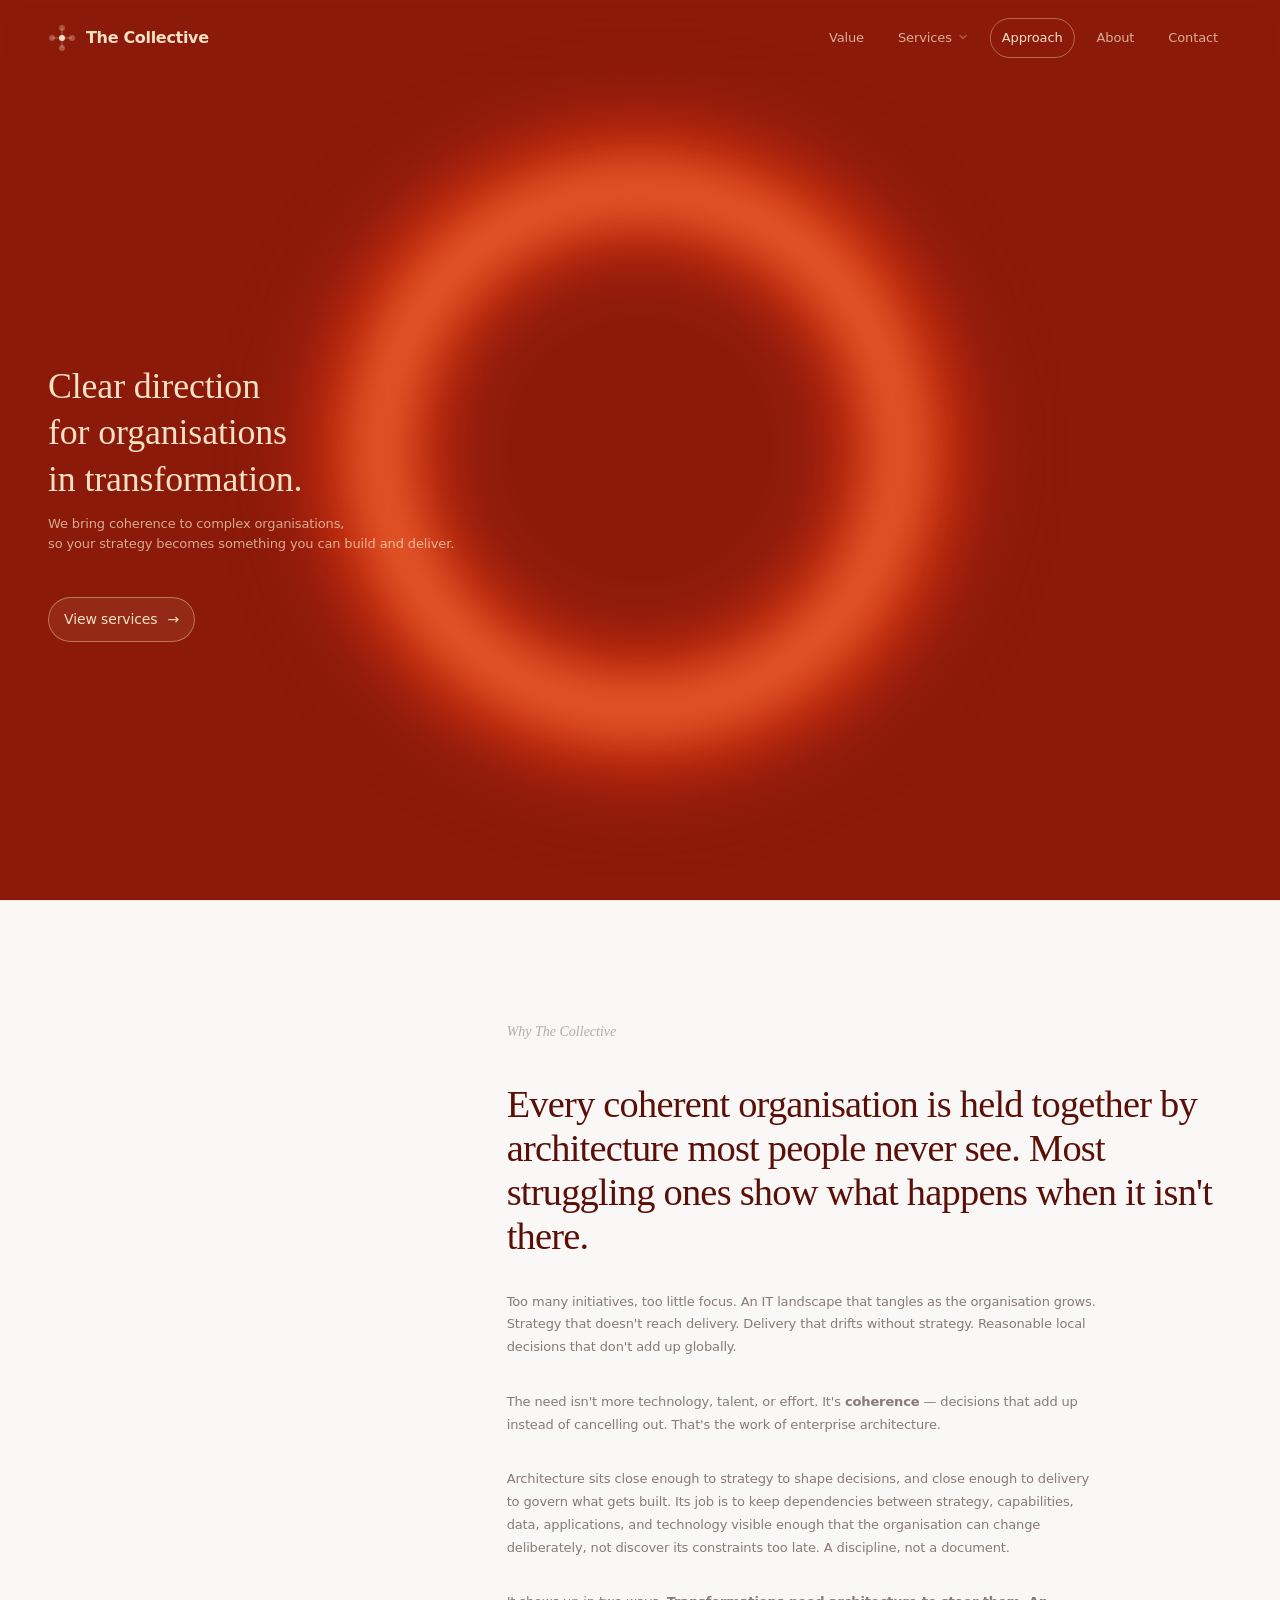
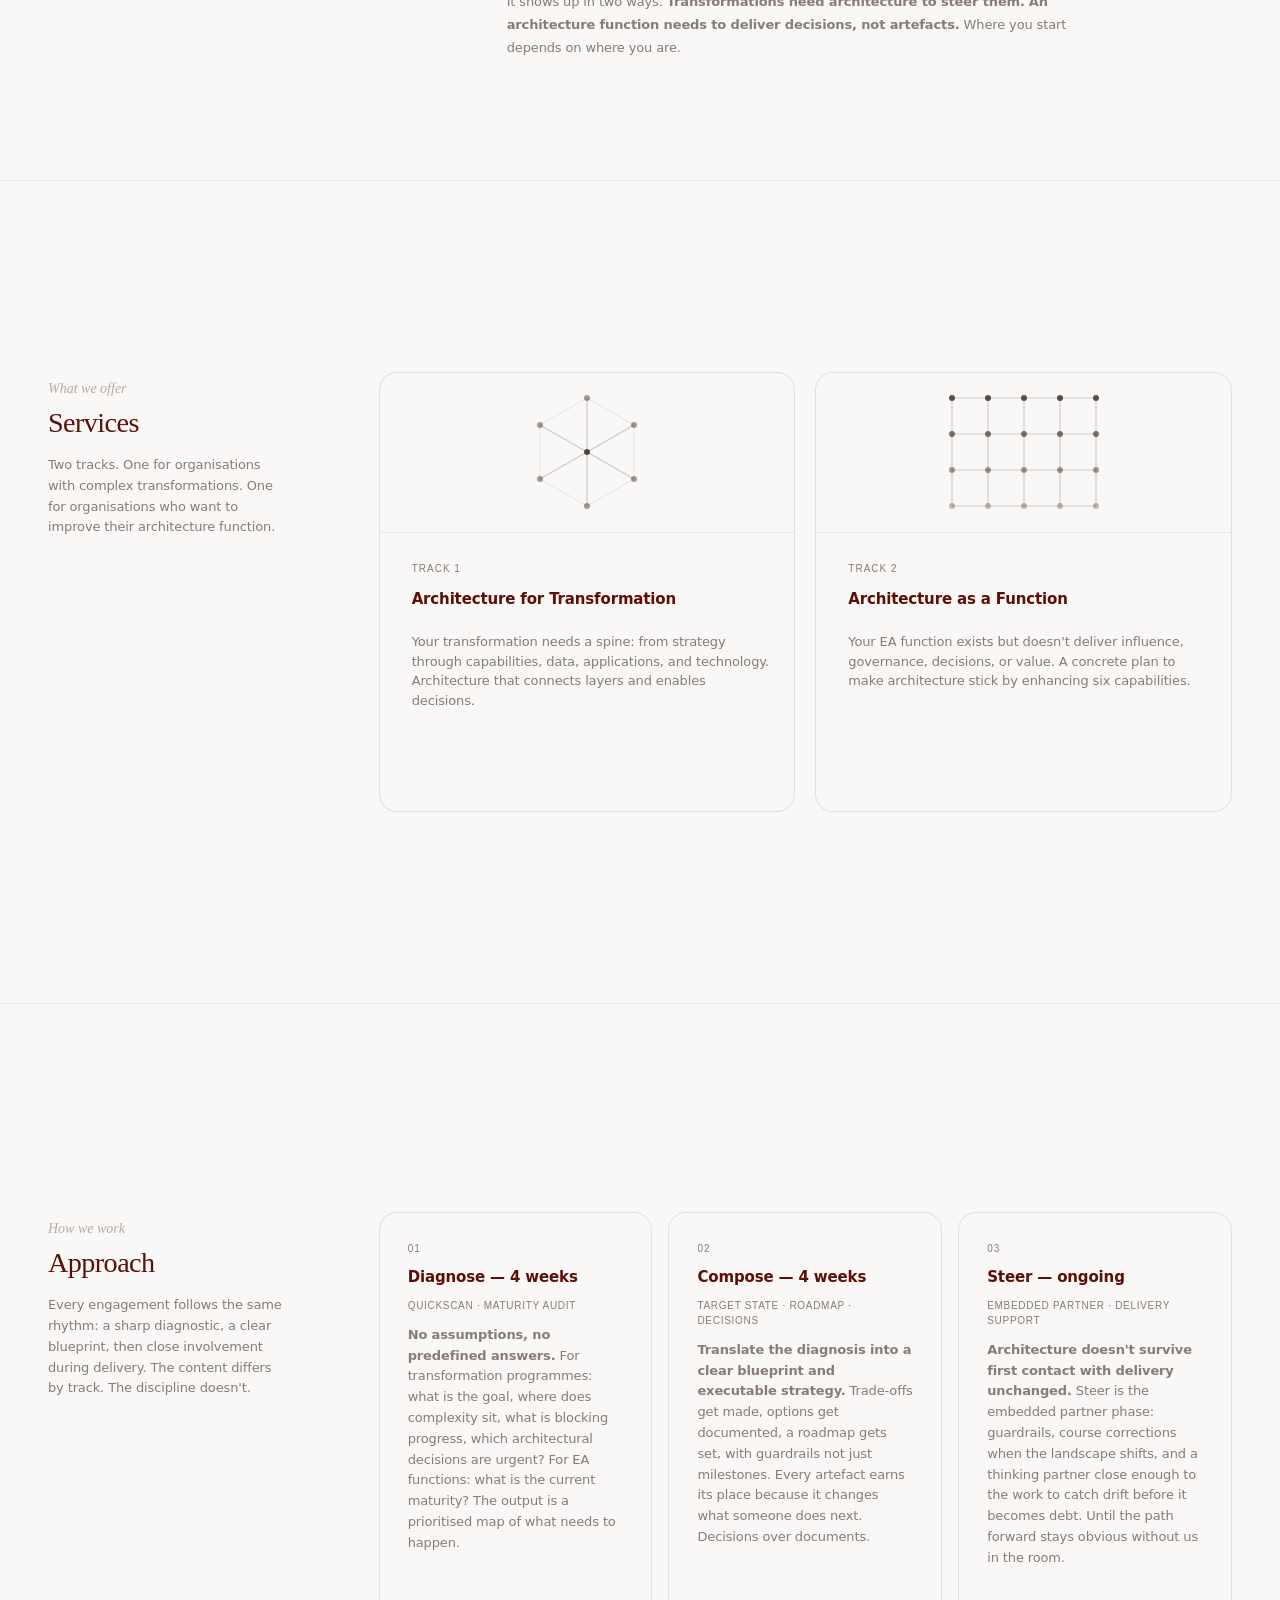
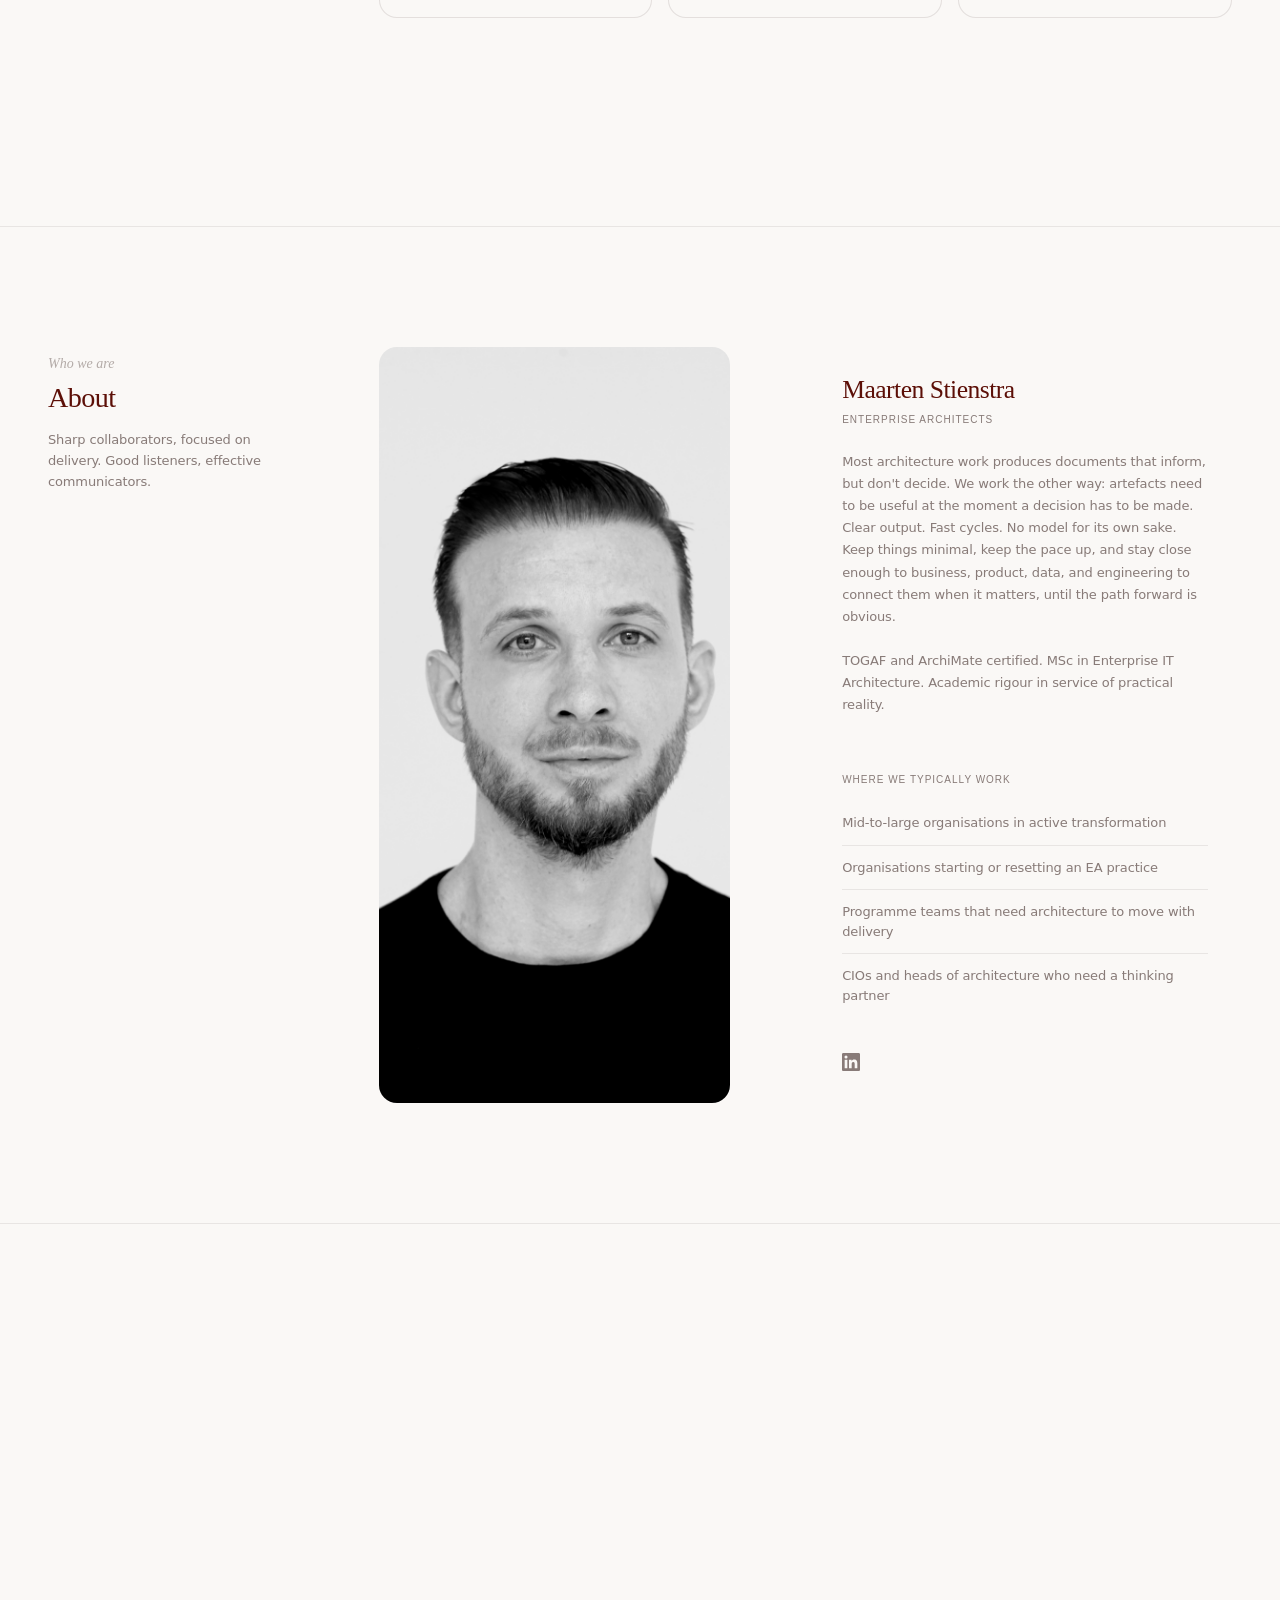
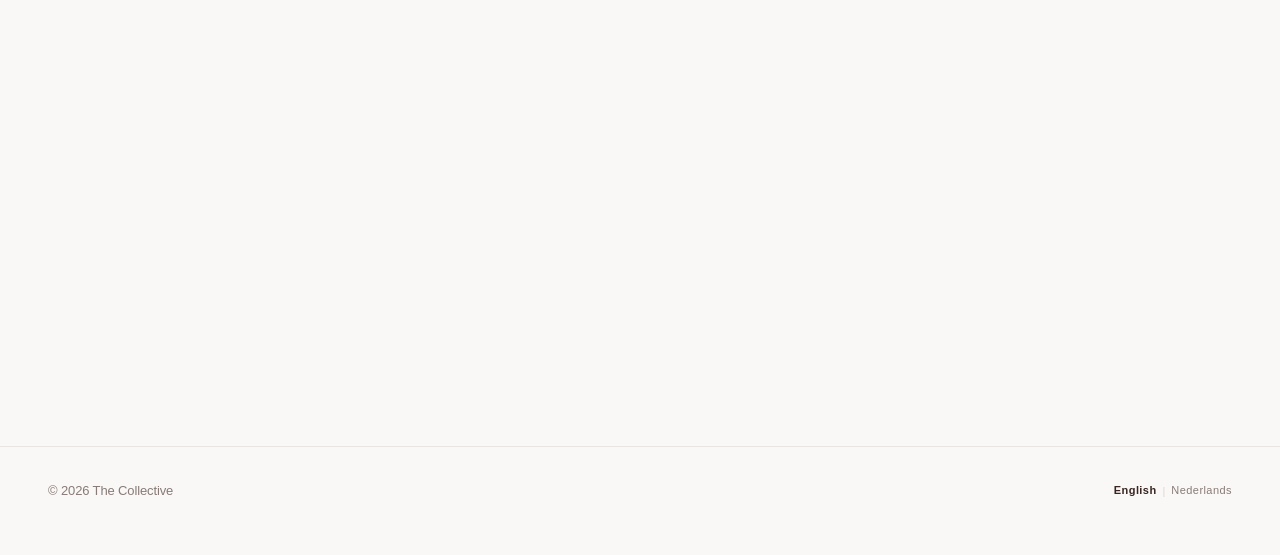
==== index.html @ 18a3faea "Rebrand to Ensemble; shift to collective voice; restore Approach section - value-eyebrow: 'Why enter" ====
<!doctype html>
<html lang="en">
<head>
  <meta charset="utf-8" />
  <meta name="viewport" content="width=device-width, initial-scale=1" />
  <title>Enterprise Architecture Consultancy | Focus &amp; Clarity</title>
  <meta name="description" content="Enterprise Architecture consultancy: laser focus on the right decisions, with full visibility across the entire landscape. Strategy → executable architecture." />
  <meta name="theme-color" id="theme-color-meta" content="#8b1a0a" />
  <link rel="stylesheet" href="style.css" />
  <script type="text/javascript" src="https://assets.calendly.com/assets/external/widget.js" async></script>
</head>

<body>
  <div class="cursor" id="cursor" aria-hidden="true"></div>

  <div class="topbar over-hero" id="topbar">
    <div class="wrap">
      <div class="topbar-inner">
        <a class="logo" href="#top" aria-label="The Collective">
          <svg class="logo__icon" viewBox="0 0 28 28" width="28" height="28" fill="none" aria-hidden="true" overflow="visible">
            <line x1="14" y1="14" x2="14" y2="4"  stroke="currentColor" stroke-opacity=".3" stroke-width="1.2"/>
            <line x1="14" y1="14" x2="24" y2="14" stroke="currentColor" stroke-opacity=".3" stroke-width="1.2"/>
            <line x1="14" y1="14" x2="14" y2="24" stroke="currentColor" stroke-opacity=".3" stroke-width="1.2"/>
            <line x1="14" y1="14" x2="4"  y2="14" stroke="currentColor" stroke-opacity=".3" stroke-width="1.2"/>
            <circle cx="14" cy="4"  r="3" fill="currentColor" fill-opacity=".3"/>
            <circle cx="24" cy="14" r="3" fill="currentColor" fill-opacity=".3"/>
            <circle cx="14" cy="24" r="3" fill="currentColor" fill-opacity=".3"/>
            <circle cx="4"  cy="14" r="3" fill="currentColor" fill-opacity=".3"/>
            <circle cx="14" cy="14" r="3" fill="currentColor"/>
          </svg>
          <span class="logo__wordmark">The Collective</span>
        </a>

        <button class="hamburger" id="hamburger" aria-label="Open menu" aria-expanded="false">
          <span></span>
          <span></span>
        </button>

        <nav aria-label="Primary navigation" id="mainnav">
          <div class="nav-indicator" id="navIndicator" aria-hidden="true"></div>
          <a href="#waarde"  data-section="waarde"   data-i18n="nav-value">Value</a>
          <!-- ── Services dropdown ── -->
          <div class="nav-item">
            <a href="#diensten" data-section="diensten">
              <span data-i18n="nav-services">Services</span>
              <svg class="nav-chevron" viewBox="0 0 10 10" fill="none" xmlns="http://www.w3.org/2000/svg" aria-hidden="true">
                <path d="M2 3.5L5 6.5L8 3.5" stroke="currentColor" stroke-width="1.4" stroke-linecap="round" stroke-linejoin="round"/>
              </svg>
            </a>
            <div class="nav-dropdown" role="menu">
              <a href="track-1.html" role="menuitem"><span class="dd-dot"></span><span data-i18n="nav-track1">Architecture for Transformation</span></a>
              <a href="track-2.html" role="menuitem"><span class="dd-dot"></span><span data-i18n="nav-track2">Architecture as a Function</span></a>
            </div>
          </div>
          <a href="#aanpak"  data-section="aanpak"   data-i18n="nav-approach">Approach</a>
          <a href="#over"    data-section="over"      data-i18n="nav-about">About</a>
          <a href="#contact" data-section="contact"   data-i18n="nav-contact">Contact</a>
        </nav>
      </div>
    </div>
  </div>

  <!-- Mobile full-screen overlay -->
  <div class="mobile-overlay" id="mobileOverlay" aria-hidden="true">
    <a href="#waarde"   data-i18n="nav-value">Value</a>
    <a href="#diensten" data-i18n="nav-services">Services</a>
    <div class="overlay-sub-links">
      <a href="track-1.html" class="overlay-sub-link"><span class="overlay-sub-arrow" aria-hidden="true">→</span><span data-i18n="nav-track1">Architecture for Transformation</span></a>
      <a href="track-2.html" class="overlay-sub-link"><span class="overlay-sub-arrow" aria-hidden="true">→</span><span data-i18n="nav-track2">Architecture as a Function</span></a>
    </div>
    <a href="#aanpak"   data-i18n="nav-approach">Approach</a>
    <a href="#over"     data-i18n="nav-about">About</a>
    <a href="#contact"  data-i18n="nav-contact">Contact</a>
    <div class="lang-toggle lang-toggle--mobile">
      <button class="lang-btn active" data-lang-btn="en">EN</button>
      <span class="lang-sep" aria-hidden="true">|</span>
      <button class="lang-btn" data-lang-btn="nl">NL</button>
    </div>
  </div>

  <main id="top">

    <!-- ── Hero ── -->
    <header class="hero">
      <div class="hero-glow" aria-hidden="true"></div>
      <div class="wrap">
        <div class="hero-grid">
          <div class="hero-left">
            <h1 class="reveal" style="--reveal-delay: 0ms" data-i18n="hero-h1">The enterprise of tomorrow<br>is intelligent, agentic,<br>and built to change.</h1>
            <p class="lede reveal" style="--reveal-delay: 120ms" data-i18n="hero-lede">We bring coherence to complex organisations,<br>so your strategy becomes something you can build and deliver.</p>
            <div class="cta-row reveal" style="--reveal-delay: 240ms">
              <a class="btn" href="#diensten">
                <span data-i18n="hero-cta">View services</span>
                <span aria-hidden="true">→</span>
              </a>
            </div>
          </div>
        </div>
      </div>
    </header>

    <!-- ── Value ── -->
    <section id="waarde">
      <div class="wrap">
        <div class="section-3col waarde-layout">
          <div></div>
          <div class="waarde-body">
            <p class="section-eyebrow reveal" style="--reveal-delay: 0ms" data-i18n="value-eyebrow">Why The Collective</p>
            <h2 class="waarde-heading reveal" style="--reveal-delay: 120ms" data-i18n="value-h2">Every coherent organisation is held together by architecture most people never see. Most struggling ones show what happens when it isn't there.</h2>
            <p class="waarde-text reveal" style="--reveal-delay: 240ms" data-i18n="value-text1">Too many initiatives, too little focus. An IT landscape that tangles as the organisation grows. Strategy that doesn't reach delivery. Delivery that drifts without strategy. Reasonable local decisions that don't add up globally.</p>
            <p class="waarde-text reveal" style="--reveal-delay: 360ms" data-i18n="value-text2">The need isn't more technology, talent, or effort. It's <strong>coherence</strong> — decisions that add up instead of cancelling out. That's the work of enterprise architecture.</p>
            <p class="waarde-text reveal" style="--reveal-delay: 480ms" data-i18n="value-text3">Architecture sits close enough to strategy to shape decisions, and close enough to delivery to govern what gets built. Its job is to keep dependencies between strategy, capabilities, data, applications, and technology visible enough that the organisation can change deliberately, not discover its constraints too late. A discipline, not a document.</p>
            <p class="waarde-text reveal" style="--reveal-delay: 600ms" data-i18n="value-text4">It shows up in two ways. <strong>Transformations need architecture to steer them.</strong> <strong>An architecture function needs to deliver decisions, not artefacts.</strong> Where you start depends on where you are.</p>
          </div>
        </div>
      </div>
    </section>

    <!-- ── Services ── -->
    <section id="diensten">
      <div class="wrap">
        <div class="section-3col">
          <div class="section-label reveal" style="--reveal-delay: 0ms">
            <p class="section-eyebrow" data-i18n="services-eyebrow">What I offer</p>
            <h2 data-i18n="services-h2">Services</h2>
            <p class="sub" data-i18n="services-sub">Two tracks. One for organisations with complex transformations. One for organisations who want to improve their architecture function.</p>
          </div>

          <div class="two">

            <!-- Track 1 -->
            <a class="track-card reveal" href="track-1.html" style="--reveal-delay: 120ms">
              <div class="track-svg">
                <svg viewBox="0 0 680 260" xmlns="http://www.w3.org/2000/svg">
                  <polygon points="387,103 340,76 293,103 293,157 340,184 387,157"
                    fill="none" stroke="currentColor" stroke-opacity=".1" stroke-width="1"
                    class="ld-ring" style="animation-delay:2.8s; stroke-dasharray:324; stroke-dashoffset:324"/>
                  <line x1="340" y1="130" x2="387" y2="103" class="ld" style="animation-delay:.1s"  stroke="currentColor" stroke-opacity=".22" stroke-width="1.2" fill="none"/>
                  <line x1="340" y1="130" x2="340" y2="76"  class="ld" style="animation-delay:.5s"  stroke="currentColor" stroke-opacity=".22" stroke-width="1.2" fill="none"/>
                  <line x1="340" y1="130" x2="293" y2="103" class="ld" style="animation-delay:.9s"  stroke="currentColor" stroke-opacity=".22" stroke-width="1.2" fill="none"/>
                  <line x1="340" y1="130" x2="293" y2="157" class="ld" style="animation-delay:1.3s" stroke="currentColor" stroke-opacity=".22" stroke-width="1.2" fill="none"/>
                  <line x1="340" y1="130" x2="340" y2="184" class="ld" style="animation-delay:1.7s" stroke="currentColor" stroke-opacity=".22" stroke-width="1.2" fill="none"/>
                  <line x1="340" y1="130" x2="387" y2="157" class="ld" style="animation-delay:2.1s" stroke="currentColor" stroke-opacity=".22" stroke-width="1.2" fill="none"/>
                  <circle cx="387" cy="103" r="3" class="da" style="animation-delay:.65s"  fill="currentColor" fill-opacity=".45"/>
                  <circle cx="340" cy="76"  r="3" class="da" style="animation-delay:1.05s" fill="currentColor" fill-opacity=".45"/>
                  <circle cx="293" cy="103" r="3" class="da" style="animation-delay:1.45s" fill="currentColor" fill-opacity=".45"/>
                  <circle cx="293" cy="157" r="3" class="da" style="animation-delay:1.85s" fill="currentColor" fill-opacity=".45"/>
                  <circle cx="340" cy="184" r="3" class="da" style="animation-delay:2.25s" fill="currentColor" fill-opacity=".45"/>
                  <circle cx="387" cy="157" r="3" class="da" style="animation-delay:2.65s" fill="currentColor" fill-opacity=".45"/>
                  <circle cx="340" cy="130" r="3" class="da" style="animation-delay:3.0s"  fill="currentColor" fill-opacity=".8"/>
                </svg>
              </div>
              <div class="track-body">
                <div class="track-main">
                  <p class="track-label">Track 1</p>
                  <h3 data-i18n="track1-h3">Architecture for Transformation</h3>
                  <p data-i18n="track1-p">Your transformation needs a spine: from strategy through capabilities, data, applications, and technology. Architecture that connects layers and enables decisions.</p>
                  <button class="track-show-more" aria-expanded="false" data-i18n="track-showmore">Show more</button>
                  <p class="track-fit-line" data-i18n="track1-fitline">Best for: Organisations mid-transformation where decisions are stuck, unclear, or drifting</p>
                </div>
                <div class="track-expand-wrap">
                  <div class="track-expand">
                    <ul class="track-deliver">
                      <li><span class="bullet" aria-hidden="true"></span><span data-i18n="track1-li1">A clear map of where complexity sits and which decisions are urgent</span></li>
                      <li><span class="bullet" aria-hidden="true"></span><span data-i18n="track1-li2">A layered target architecture that's built to last and executable</span></li>
                      <li><span class="bullet" aria-hidden="true"></span><span data-i18n="track1-li3">A sequenced roadmap where every step traces to a decision, not a deadline</span></li>
                      <li><span class="bullet" aria-hidden="true"></span><span data-i18n="track1-li4">Embedded guidance until the path forward stays obvious without me</span></li>
                    </ul>

                  </div>
                </div>
              </div>
            </a>

            <!-- Track 2 -->
            <a class="track-card reveal" href="track-2.html" style="--reveal-delay: 240ms">
              <div class="track-svg">
                <svg viewBox="0 0 680 260" xmlns="http://www.w3.org/2000/svg">
                  <g class="t2r" style="animation-delay:.3s">
                    <circle cx="268" cy="184" r="3" fill="currentColor" fill-opacity=".3"/>
                    <circle cx="304" cy="184" r="3" fill="currentColor" fill-opacity=".3"/>
                    <circle cx="340" cy="184" r="3" fill="currentColor" fill-opacity=".3"/>
                    <circle cx="376" cy="184" r="3" fill="currentColor" fill-opacity=".3"/>
                    <circle cx="412" cy="184" r="3" fill="currentColor" fill-opacity=".3"/>
                  </g>
                  <g class="t2r" style="animation-delay:.9s">
                    <circle cx="268" cy="148" r="3" fill="currentColor" fill-opacity=".45"/>
                    <circle cx="304" cy="148" r="3" fill="currentColor" fill-opacity=".45"/>
                    <circle cx="340" cy="148" r="3" fill="currentColor" fill-opacity=".45"/>
                    <circle cx="376" cy="148" r="3" fill="currentColor" fill-opacity=".45"/>
                    <circle cx="412" cy="148" r="3" fill="currentColor" fill-opacity=".45"/>
                  </g>
                  <g class="t2r" style="animation-delay:1.5s">
                    <circle cx="268" cy="112" r="3" fill="currentColor" fill-opacity=".62"/>
                    <circle cx="304" cy="112" r="3" fill="currentColor" fill-opacity=".62"/>
                    <circle cx="340" cy="112" r="3" fill="currentColor" fill-opacity=".62"/>
                    <circle cx="376" cy="112" r="3" fill="currentColor" fill-opacity=".62"/>
                    <circle cx="412" cy="112" r="3" fill="currentColor" fill-opacity=".62"/>
                  </g>
                  <g class="t2r" style="animation-delay:2.1s">
                    <circle cx="268" cy="76"  r="3" fill="currentColor" fill-opacity=".8"/>
                    <circle cx="304" cy="76"  r="3" fill="currentColor" fill-opacity=".8"/>
                    <circle cx="340" cy="76"  r="3" fill="currentColor" fill-opacity=".8"/>
                    <circle cx="376" cy="76"  r="3" fill="currentColor" fill-opacity=".8"/>
                    <circle cx="412" cy="76"  r="3" fill="currentColor" fill-opacity=".8"/>
                  </g>
                  <line x1="340" y1="184" x2="412" y2="184" class="gh" stroke="currentColor" stroke-opacity=".22" stroke-width="1.2" fill="none" style="animation-delay:2.8s"/>
                  <line x1="340" y1="184" x2="268" y2="184" class="gh" stroke="currentColor" stroke-opacity=".22" stroke-width="1.2" fill="none" style="animation-delay:2.8s"/>
                  <line x1="268" y1="184" x2="268" y2="76"  class="gv" stroke="currentColor" stroke-opacity=".22" stroke-width="1.2" fill="none" style="animation-delay:3.3s"/>
                  <line x1="304" y1="184" x2="304" y2="76"  class="gv" stroke="currentColor" stroke-opacity=".22" stroke-width="1.2" fill="none" style="animation-delay:3.3s"/>
                  <line x1="340" y1="184" x2="340" y2="76"  class="gv" stroke="currentColor" stroke-opacity=".22" stroke-width="1.2" fill="none" style="animation-delay:3.3s"/>
                  <line x1="376" y1="184" x2="376" y2="76"  class="gv" stroke="currentColor" stroke-opacity=".22" stroke-width="1.2" fill="none" style="animation-delay:3.3s"/>
                  <line x1="412" y1="184" x2="412" y2="76"  class="gv" stroke="currentColor" stroke-opacity=".22" stroke-width="1.2" fill="none" style="animation-delay:3.3s"/>
                  <line x1="340" y1="148" x2="412" y2="148" class="gh" stroke="currentColor" stroke-opacity=".22" stroke-width="1.2" fill="none" style="animation-delay:3.3s;animation-duration:.3s"/>
                  <line x1="340" y1="148" x2="268" y2="148" class="gh" stroke="currentColor" stroke-opacity=".22" stroke-width="1.2" fill="none" style="animation-delay:3.3s;animation-duration:.3s"/>
                  <line x1="340" y1="112" x2="412" y2="112" class="gh" stroke="currentColor" stroke-opacity=".22" stroke-width="1.2" fill="none" style="animation-delay:3.55s;animation-duration:.3s"/>
                  <line x1="340" y1="112" x2="268" y2="112" class="gh" stroke="currentColor" stroke-opacity=".22" stroke-width="1.2" fill="none" style="animation-delay:3.55s;animation-duration:.3s"/>
                  <line x1="340" y1="76"  x2="412" y2="76"  class="gh" stroke="currentColor" stroke-opacity=".22" stroke-width="1.2" fill="none" style="animation-delay:3.6s;animation-duration:.3s"/>
                  <line x1="340" y1="76"  x2="268" y2="76"  class="gh" stroke="currentColor" stroke-opacity=".22" stroke-width="1.2" fill="none" style="animation-delay:3.6s;animation-duration:.3s"/>
                </svg>
              </div>
              <div class="track-body">
                <div class="track-main">
                  <p class="track-label">Track 2</p>
                  <h3 data-i18n="track2-h3">Architecture as a Function</h3>
                  <p data-i18n="track2-p">Your EA function exists but doesn't deliver influence, governance, decisions, or value. A concrete plan to make architecture stick by enhancing six capabilities.</p>
                  <button class="track-show-more" aria-expanded="false" data-i18n="track-showmore">Show more</button>
                  <p class="track-fit-line" data-i18n="track2-fitline">Best for: Organisations with an EA function that exists but doesn't deliver strategic value</p>
                </div>
                <div class="track-expand-wrap">
                  <div class="track-expand">
                    <ul class="track-deliver">
                      <li><span class="bullet" aria-hidden="true"></span><span data-i18n="track2-li1">An honest baseline across all six EA capabilities, scored and compared</span></li>
                      <li><span class="bullet" aria-hidden="true"></span><span data-i18n="track2-li2">A named diagnosis of where the function loses influence and why</span></li>
                      <li><span class="bullet" aria-hidden="true"></span><span data-i18n="track2-li3">A concrete, sequenced improvement plan anchored to impact</span></li>
                      <li><span class="bullet" aria-hidden="true"></span><span data-i18n="track2-li4">Coaching support for leads and teams during the build-out</span></li>
                    </ul>

                  </div>
                </div>
              </div>
            </a>
          </div>
        </div>
      </div>
    </section>

    <!-- ── Approach ── -->
    <section id="aanpak">
      <div class="wrap">
        <div class="section-3col">

          <div class="section-label">
            <p class="section-eyebrow" data-i18n="approach-eyebrow">How we work</p>
            <h2 data-i18n="approach-h2">Approach</h2>
            <p class="sub" data-i18n="approach-sub">Every engagement follows the same rhythm: a sharp diagnostic, a clear blueprint, then close involvement during delivery. The content differs by track. The discipline doesn't.</p>
          </div>

          <div class="phases-row">

            <!-- Phase 01 -->
            <div class="phase-block reveal" data-phase-num="01">
              <p class="phase-label">01</p>
              <h3 class="phase-title" data-i18n="phase1-title">Diagnose — 4 weeks</h3>
              <p class="phase-subtitle" data-i18n="phase1-subtitle">QuickScan · Maturity Audit</p>
              <p class="phase-body" data-i18n="phase1-body">No assumptions, no predefined answers. For transformation programmes: what is the goal, where does complexity sit, what is blocking progress, which architectural decisions are urgent? For EA functions: what is the current maturity? The output is a prioritised map of what needs to happen.</p>
            </div>

            <!-- Phase 02 -->
            <div class="phase-block reveal" data-phase-num="02">
              <p class="phase-label">02</p>
              <h3 class="phase-title" data-i18n="phase2-title">Compose — 4 weeks</h3>
              <p class="phase-subtitle" data-i18n="phase2-subtitle">Target State · Roadmap · Decisions</p>
              <p class="phase-body" data-i18n="phase2-body">Translate the diagnosis into a clear blueprint and executable strategy. Trade-offs get made, options get documented, a roadmap gets set, with guardrails not just milestones. Every artefact earns its place because it changes what someone does next. Decisions over documents.</p>
            </div>

            <!-- Phase 03 -->
            <div class="phase-block reveal" data-phase-num="03">
              <p class="phase-label">03</p>
              <h3 class="phase-title" data-i18n="phase3-title">Steer — ongoing</h3>
              <p class="phase-subtitle" data-i18n="phase3-subtitle">Embedded Partner · Delivery Support</p>
              <p class="phase-body" data-i18n="phase3-body">Architecture doesn't survive first contact with delivery unchanged. Steer is the embedded partner phase: guardrails, course corrections when the landscape shifts, and a thinking partner close enough to the work to catch drift before it becomes debt. Until the path forward stays obvious without us in the room.</p>
            </div>

          </div>

        </div>
      </div>
    </section>

    <!-- ── About ── -->
    <section id="over">
      <div class="wrap">
        <div class="section-3col">
          <div class="section-label reveal" style="--reveal-delay: 0ms">
            <p class="section-eyebrow" data-i18n="about-eyebrow">Who I am</p>
            <h2 data-i18n="about-h2">About</h2>
            <p class="sub" data-i18n="about-sub">A sharp and great collaborator. Good listener, effective communicator.</p>
          </div>

          <div class="about-layout">

            <!-- Large photo -->
            <div class="about-photo-col reveal" style="--reveal-delay: 120ms">
              <img src="foto.png" alt="Maarten Stienstra" class="about-photo">
            </div>

            <!-- Text column -->
            <div class="about-text-col reveal" style="--reveal-delay: 240ms">
              <h3 class="about-name">Maarten Stienstra</h3>
              <p class="about-role" data-i18n="about-role">Enterprise Architect</p>
              <p class="about-bio-p" data-i18n="about-bio">Most architecture work produces documents that inform, but don't decide. I work the other way: artefacts need to be useful at the moment a decision has to be made. Clear output. Fast cycles. No model for its own sake. Keep things minimal, keep the pace up, and stay close enough to business, product, data, and engineering to connect them when it matters, until the path forward is obvious.</p>
              <div class="about-fit">
                <p class="about-fit-label" data-i18n="about-fitlabel">Where I typically work</p>
                <div class="about-fit-grid">
                  <span data-i18n="about-fit1">Mid-to-large organisations in active transformation</span>
                  <span data-i18n="about-fit2">Organisations starting or resetting an EA practice</span>
                  <span data-i18n="about-fit3">Programme teams that need architecture to move with delivery</span>
                  <span data-i18n="about-fit4">CIOs and heads of architecture who need a thinking partner</span>
                </div>
              </div>
              <a class="linkedin-link" href="https://www.linkedin.com/in/maarten-stienstra-81b10467/" target="_blank" rel="noopener noreferrer" aria-label="LinkedIn profile">
                <svg class="linkedin-icon" viewBox="0 0 24 24" fill="currentColor" aria-hidden="true">
                  <path d="M20.447 20.452h-3.554v-5.569c0-1.328-.027-3.037-1.852-3.037-1.853 0-2.136 1.445-2.136 2.939v5.667H9.351V9h3.414v1.561h.046c.477-.9 1.637-1.85 3.37-1.85 3.601 0 4.267 2.37 4.267 5.455v6.286zM5.337 7.433a2.062 2.062 0 0 1-2.063-2.065 2.064 2.064 0 1 1 2.063 2.065zm1.782 13.019H3.555V9h3.564v11.452zM22.225 0H1.771C.792 0 0 .774 0 1.729v20.542C0 23.227.792 24 1.771 24h20.451C23.2 24 24 23.227 24 22.271V1.729C24 .774 23.2 0 22.222 0h.003z"/>
                </svg>
              </a>
            </div>

          </div>
        </div>
      </div>
    </section>

    <!-- ── Contact ── -->
    <section id="contact" style="display:flex; align-items:center;">
      <div class="wrap">
        <div id="contact-content">
          <h2 class="reveal" style="--reveal-delay: 0ms" data-i18n="contact-h2">
            Complex landscape.<br>Decisions that move.<br>Architecture that lasts.
          </h2>
          <p class="sub reveal" style="--reveal-delay: 120ms" data-i18n="contact-sub">
            One sharp conversation is often enough to cut through months of uncertainty. No preparation needed.
          </p>
          <button class="btn reveal" id="lets-talk-btn" style="--reveal-delay: 240ms">
            <span data-i18n="contact-cta">Let's talk</span>
            <span aria-hidden="true">→</span>
          </button>
        </div>

        <div id="contact-options">
          <div class="section-3col">
            <div class="section-label">
              <p class="section-eyebrow" data-i18n="contact-opts-eyebrow">Get in touch</p>
              <h2 data-i18n="contact-opts-h2">Contact</h2>
              <p class="sub" data-i18n="contact-opts-sub">No preparation needed. Pick what works best for you.</p>
            </div>

            <div class="contact-choice-row">
              <!-- Message -->
              <div class="contact-choice contact-choice--static" data-choice="message">
                <div class="contact-choice-header">
                  <span class="contact-choice-title" data-i18n="contact-msg-title">Message</span>
                  <span class="contact-choice-desc" data-i18n="contact-msg-desc">Write it down, I'll reply within a day</span>
                </div>
                <form id="contact-form" novalidate class="contact-form-inline">
                  <div class="form-row">
                    <div class="form-field">
                      <label for="f-name" data-i18n="form-namelabel">Name</label>
                      <input type="text" id="f-name" name="name" placeholder="Your name" autocomplete="name" required data-i18n-ph="ph-name">
                    </div>
                    <div class="form-field">
                      <label for="f-email" data-i18n="form-emaillabel">Email</label>
                      <input type="email" id="f-email" name="email" placeholder="your@email.com" autocomplete="email" required>
                    </div>
                  </div>
                  <div class="form-field">
                    <label for="f-company" data-i18n="form-companylabel">Company</label>
                    <input type="text" id="f-company" name="company" placeholder="Your organisation" autocomplete="organization" data-i18n-ph="ph-company">
                  </div>
                  <div class="form-field">
                    <label for="f-message" data-i18n="form-msglabel">Message</label>
                    <textarea id="f-message" name="message" rows="4" placeholder="What's on your mind?" required data-i18n-ph="ph-message"></textarea>
                  </div>
                  <div class="form-submit-row">
                    <button type="submit" class="btn" id="form-submit-btn">
                      <span data-i18n="form-submit">Send message</span><span aria-hidden="true">→</span>
                    </button>
                    <span class="form-status" id="form-status" aria-live="polite"></span>
                  </div>
                </form>
              </div>

              <!-- Call -->
              <div class="contact-choice contact-choice--static" data-choice="call">
                <div class="contact-choice-header">
                  <span class="contact-choice-title" data-i18n="contact-call-title">Call</span>
                </div>
                <a href="tel:+31646281246" class="contact-phone">+31 (0)6 46281246</a>
                <p class="contact-availability" data-i18n="contact-avail">Available Monday – Friday, 09:00 – 18:00 CET</p>
              </div>
            </div>

          </div><!-- /.section-3col -->
        </div>
      </div>
    </section>

  </main>

  <footer data-inject-footer></footer>

  <script src="main.js"></script>
</body>
</html>
---- style.css ----
/* ============================================================
   TOKENS
   ============================================================ */
:root {
  /* ── Neutrals (warm base — same hue family as brand) */
  --bg:      #FAF8F6;              /* warm off-white page background   */
  --base-rgb: 30 8 4;              /* very dark warm — for opacity use */
  --text:    rgb(var(--base-rgb) / .88);
  --muted:   rgb(var(--base-rgb) / .52);
  --line:    rgb(var(--base-rgb) / .09);
  --panel:   rgb(var(--base-rgb) / .025);
  --shadow:  0 10px 24px rgb(var(--base-rgb) / .09);

  /* ── Opacity-based surface & border scale */
  --surface:      rgb(var(--base-rgb) / .01);   /* lowest bg tint          */
  --surface-hover: rgb(var(--base-rgb) / .03);  /* hover bg tint           */
  --line-soft:    rgb(var(--base-rgb) / .08);   /* subtle borders          */
  --line-mid:     rgb(var(--base-rgb) / .10);   /* standard card borders   */
  --line-strong:  rgb(var(--base-rgb) / .14);   /* hover/active borders    */
  --ink:          rgb(var(--base-rgb) / .18);   /* bullets, left accents   */

  /* ── Semi-opaque page background (nav dropdowns, scrolled topbar) */
  --bg-rgb:   250 248 246;           /* rgb channels of --bg, for opacity use */
  --bg-alpha: rgb(250 248 246 / .98);

  /* ── Brand (garnet family — aligned with hero gradient) */
  --brand:      #5c0f07;    /* deep garnet: headings, logo          */
  --hero-bg:    #8b1a0a;    /* darkest red: hero section background */
  --accent:     #f1400b;    /* vivid orange-red: CTAs, highlights   */
  --accent-rgb: 241 64 11;  /* for rgb(var(--accent-rgb) / alpha)   */
  --warm:       #F5E0C3;    /* warm cream: hero text, gradient tail */
  --warm-rgb:   245 224 195;/* for rgb(var(--warm-rgb) / alpha)     */

  /* ── Layout ────────────────────────────── */
  --radius:     18px;
  --radius-sm:  9px;
  --radius-md:  14px;
  --radius-pill: 999px;
  --max:        1700px;
  --topbar-h:   64px;       /* overridden by JS to actual height    */

  /* ── Typography ────────────────────────── */
  --mono: ui-monospace, Helvetica;
  --sans: ui-sans-serif, system-ui, -apple-system, Segoe UI, Roboto, Helvetica, Arial,
          "Apple Color Emoji", "Segoe UI Emoji";
}

/* ============================================================
   BASE
   ============================================================ */
* { box-sizing: border-box; }
html, body { height: 100%; }
:root { scroll-padding-top: calc(var(--topbar-h) - 2px); }
body {
  margin: 0;
  font-family: var(--sans);
  font-size: 0.8125rem;
  background: var(--bg);
  color: var(--text);
  line-height: 1.5;
  letter-spacing: -0.01em;
  cursor: none;
  transition: opacity 180ms ease;
}
body.lang-fade { opacity: 0; }
a { color: inherit; text-decoration: none; }
::selection { background: rgb(var(--accent-rgb) / .16); }

.wrap { width: 100%; max-width: var(--max); margin: 0 auto; padding: 0 48px; }

/* ============================================================
   TOPBAR
   ============================================================ */
.topbar {
  position: fixed;
  top: 0; left: 0; right: 0;
  width: 100%;
  z-index: 2000;
  backdrop-filter: blur(10px);
  background: transparent;
  border-bottom: 1px solid transparent;
  transition: background .2s ease, border-color .2s ease;
  overflow: visible;
}
.topbar.scrolled {
  background: rgb(var(--bg-rgb) / .78);
  border-bottom: 1px solid var(--line);
}
body:has(.mobile-overlay.open) .topbar.scrolled {
  border-bottom-color: transparent;
}
.topbar-inner {
  display: flex;
  align-items: center;
  justify-content: space-between;
  gap: 16px;
  padding: 16px 0;
}
.logo {
  display: flex;
  align-items: center;
  gap: 10px;
  color: var(--brand);
  white-space: nowrap;
  transition: color .3s ease;
}
.logo__icon {
  flex: 0 0 auto;
  transition: transform 0.38s cubic-bezier(0.22, 1, 0.36, 1);
  transform-origin: center;
}
.logo:hover .logo__icon {
  transform: rotate(90deg);
}
.logo__wordmark {
  font-size: 1rem;
  font-weight: 560;
  letter-spacing: -0.02em;
  color: inherit;
}

/* ── Hero inverted topbar ─────────────────── */
.topbar.over-hero .logo { color: var(--warm); }

/* Keep logo + hamburger in original colors when mobile menu is open */
body:has(.mobile-overlay.open) .topbar.over-hero .logo { color: var(--brand); }
body:has(.mobile-overlay.open) .topbar.over-hero .hamburger span { background: var(--text); }
.topbar.over-hero nav a { color: rgb(var(--warm-rgb) / .75); }
.topbar.over-hero nav a:hover { color: var(--warm); background: rgb(var(--warm-rgb) / .10); border-color: rgb(var(--warm-rgb) / .20); }
.topbar.over-hero nav a.active { color: var(--warm); }
.topbar.over-hero .nav-indicator { background: transparent; border-color: rgb(var(--warm-rgb) / .40); }
.topbar.over-hero .hamburger span { background: var(--warm); }
.topbar.over-hero .nav-chevron { color: rgb(var(--warm-rgb) / .75); }
.topbar.over-hero .nav-dropdown { background: var(--bg-alpha); }
.topbar.over-hero .nav-dropdown a { color: var(--muted); }
.topbar.over-hero .nav-dropdown a:hover { color: var(--text); background: var(--surface-hover); border-color: var(--line-soft); }

header.hero h1 { color: inherit; }
header.hero .btn {
  border-color: rgb(var(--warm-rgb) / .40);
  color: var(--warm);
  background: rgb(var(--warm-rgb) / .08);
}
header.hero .btn:hover { background: rgb(var(--warm-rgb) / .16); border-color: rgb(var(--warm-rgb) / .60); }

/* ============================================================
   NAV + SLIDING INDICATOR
   ============================================================ */
nav {
  position: relative;
  display: flex;
  gap: 10px;
  align-items: center;
  flex-wrap: wrap;
  justify-content: flex-end;
  padding: 2px;
}

/* The smooth moving pill */
.nav-indicator {
  position: absolute;
  top: 0; left: 0;
  height: 34px;
  width: 60px;
  border-radius: var(--radius-pill);
  background: transparent;
  border: 1px solid var(--line-strong);
  z-index: 0;
  transform: translateX(0);
  opacity: 0;
  transition: transform 320ms cubic-bezier(.2,.9,.2,1),
              width 320ms cubic-bezier(.2,.9,.2,1),
              opacity .15s ease;
  pointer-events: none;
}
nav:has(a.active) .nav-indicator { opacity: 1; }

nav a {
  position: relative;
  z-index: 1;
  font-size: 13px;
  color: var(--muted);
  padding: 9px 11px;
  border-radius: var(--radius-pill);
  border: 1px solid transparent;
  transition: transform .12s ease, border-color .12s ease,
              background .12s ease, color .12s ease;
  white-space: nowrap;
}
nav a:hover {
  color: var(--text);
  border-color: var(--line-strong);
  background: transparent;
}
nav a.active {
  color: var(--brand);
  border-color: transparent;
  background: transparent;
}

/* ============================================================
   DROPDOWN NAV
   To add a new dropdown: wrap the <a> in a <div class="nav-item">
   and add a <div class="nav-dropdown"> with <a> children.
   ============================================================ */
.nav-item {
  position: relative;
  display: inline-flex;
  align-items: center;
  z-index: 2;
}
/* Invisible bridge fills the gap so the cursor doesn't slip off */
.nav-item::after {
  content: '';
  position: absolute;
  top: 100%;
  left: -12px;
  right: -12px;
  height: 14px;
}

/* Chevron icon inside dropdown trigger */
.nav-chevron {
  width: 10px; height: 10px;
  flex: 0 0 auto;
  opacity: .45;
  transition: transform 220ms cubic-bezier(.2,.9,.2,1), opacity .12s ease;
  margin-left: 2px;
}
.nav-item:hover .nav-chevron,
.nav-item:focus-within .nav-chevron {
  transform: rotate(180deg);
  opacity: .8;
}

/* The dropdown panel */
.nav-dropdown {
  position: absolute;
  top: calc(100% + 2px);
  right: 0;
  min-width: 210px;
  background: var(--bg-alpha);
  backdrop-filter: blur(16px);
  border: 1px solid var(--line-mid);
  border-radius: var(--radius-md);
  padding: 5px;
  box-shadow: 0 16px 40px rgb(var(--base-rgb) / .11), 0 2px 8px rgb(var(--base-rgb) / .06);

  /* Hidden state — 120ms delay before closing so cursor can reach the panel */
  opacity: 0;
  transform: translateY(-5px) scale(0.97);
  pointer-events: none;
  transition: opacity 180ms cubic-bezier(.2,.9,.2,1) 120ms,
              transform 180ms cubic-bezier(.2,.9,.2,1) 120ms;
}
.nav-item:hover .nav-dropdown,
.nav-item:focus-within .nav-dropdown {
  opacity: 1;
  transform: translateY(0) scale(1);
  pointer-events: auto;
  /* No delay when opening */
  transition: opacity 180ms cubic-bezier(.2,.9,.2,1),
              transform 180ms cubic-bezier(.2,.9,.2,1);
}

/* Items inside dropdown */
.nav-dropdown a {
  display: flex;
  align-items: center;
  gap: 9px;
  padding: 8px 11px;
  border-radius: var(--radius-sm);
  font-size: 13px;
  color: var(--muted);
  border: 1px solid transparent;
}
.nav-dropdown a:hover {
  background: var(--surface-hover);
  border-color: var(--line-soft);
  color: var(--text);
}
.dd-dot { display: none; }

/* Section label inside dropdown */
.dd-label {
  padding: 5px 11px 3px;
  font-family: var(--mono);
  font-size: 10px;
  color: rgb(var(--base-rgb) / .35);
  letter-spacing: .05em;
  text-transform: uppercase;
}

/* ============================================================
   MAIN / HERO
   ============================================================ */
header.hero {
  padding: calc(var(--topbar-h) + 72px) 0 60px;
  min-height: 100vh;
  display: flex;
  align-items: center;
  position: relative;
  overflow: hidden;
  background: var(--hero-bg);
  color: var(--warm);
}

/* Glow ring: starts blurred, focuses in over 2.4s */
.hero-glow {
  position: absolute;
  top: 50%;
  left: 50%;
  width: 80vmin;
  height: 80vmin;
  transform: translate(-50%, -50%);
  border-radius: 50%;
  background: radial-gradient(
    circle,
    var(--hero-bg) 0%,
    var(--hero-bg) 32%,
    #a32010        38%,
    #c02708        43%,
    #d93a0a        46%,
    var(--accent)  49%,
    var(--warm)    51%,
    var(--accent)  53%,
    #d93a0a        56%,
    #c02708        60%,
    #a32010        65%,
    var(--hero-bg) 72%,
    transparent    85%
  );
  filter: blur(28px);
  animation:
    hero-focus 2.4s cubic-bezier(.4, 0, .2, 1) forwards,
    hero-pulse 5s ease-in-out 2.4s infinite;
  z-index: 0;
  will-change: transform;
  pointer-events: none;
}

@keyframes hero-focus {
  from { filter: blur(70px); opacity: 0.4; }
  to   { filter: blur(28px); opacity: 1; }
}

@keyframes hero-pulse {
  0%, 100% { filter: blur(28px); opacity: 1; }
  50%       { filter: blur(18px); opacity: 0.82; }
}

@media (prefers-reduced-motion: reduce) {
  .hero-glow { animation: none; }
}

header.hero .wrap {
  position: relative;
  z-index: 1;
}
.hero-grid {
  display: grid;
  grid-template-columns: 1.15fr .85fr;
  gap: 28px;
  align-items: center;
  width: 100%;
}
@media (max-width: 900px) {
  header.hero { padding: calc(var(--topbar-h) + 48px) 0 32px; }
  .hero-grid  { grid-template-columns: 1fr; }
}
.hero-left {
  display: flex;
  flex-direction: column;
  justify-content: center;
}

h1 {
  margin: 16px 0 12px;
  font-size: clamp(34px, 2.8vw, 36px);
  line-height: 1.3;
  font-weight: 150;
  font-family: "Garamond", "EB Garamond", Georgia, "Times New Roman", serif;
  color: var(--brand);
}
.lede {
  margin: 0 0 22px;
  color: var(--muted);
  max-width: 62ch;
}
.hero .lede { color: rgb(var(--warm-rgb) / .72); }

/* ============================================================
   BUTTONS / PILLS
   ============================================================ */
.cta-row {
  display: flex;
  gap: 12px;
  flex-wrap: wrap;
  margin: 22px 0 0;
}
.btn {
  display: inline-flex;
  align-items: center;
  gap: 10px;
  padding: 11px 15px;
  border-radius: var(--radius-pill);
  border: 1px solid var(--line-strong);
  background: var(--surface);
  color: var(--text);
  font-size: 14px;
  font-family: var(--sans);
  transition: transform .12s ease, background .12s ease, border-color .12s ease;
  user-select: none;
}
.btn:hover { transform: none; background: var(--surface-hover); }
.btn span:last-child { display: inline-block; transition: transform .18s ease; }
.btn:hover span:last-child { transform: translateX(3px); }
.btn.primary { border-color: rgb(var(--accent-rgb) / .40); background: rgb(var(--accent-rgb) / .10); }
.btn.primary .btn-dot {
  width: 8px; height: 8px;
  border-radius: 50%;
  background: var(--accent);
}

/* ============================================================
   SECTIONS
   Each section = full viewport height. To add a new section:
   1. Add <section id="my-section"> in index.html
   2. Add a nav link with data-section="my-section"
   ============================================================ */
section {
  min-height: calc(100vh - var(--topbar-h));
  display: flex;
  align-items: center;
  padding: 120px 0;
  border-top: 1px solid var(--line-soft);
}
@media (max-width: 900px) {
  section { padding: 80px 0; min-height: 100dvh; }
  .wrap { padding: 0 18px; }
}
@media (max-width: 720px) {
  .topbar .wrap { padding: 0 18px; }
}

.section-head {
  display: flex;
  align-items: flex-end;
  justify-content: space-between;
  gap: 16px;
  margin-bottom: 24px;
  flex-wrap: wrap;
}

/* Three-column section layout: [label] [card] [card] */
.section-3col {
  display: grid;
  grid-template-columns: 0.55fr 2fr;
  gap: 96px;
  align-items: start;
  width: 100%;
}
.section-label {
  padding-top: 6px;
}
.section-eyebrow {
  font-family: "Garamond", "EB Garamond", Georgia, "Times New Roman", serif;
  font-style: italic;
  font-size: 14px;
  font-weight: 400;
  letter-spacing: 0;
  color: rgb(var(--base-rgb) / .32);
  margin: 0 0 8px;
}
.section-label h2 { margin: 0 0 16px; }
.section-label .sub { margin: 0; }
@media (max-width: 900px) {
  .section-3col {
    grid-template-columns: 1fr;
    gap: 32px;
  }
}
h2 {
  margin: 0;
  font-size: clamp(22px, 2.2vw, 32px);
  letter-spacing: -0.02em;
  font-weight: 300;
  font-family: "Garamond", "EB Garamond", Georgia, "Times New Roman", serif;
  line-height: 1.15;
  color: var(--brand);
}
.sub {
  margin: 0;
  color: var(--muted);
  max-width: 72ch;
  line-height: 1.6;
}

/* ============================================================
   CARDS GRID
   ============================================================ */
.cards {
  display: grid;
  grid-template-columns: repeat(12, 1fr);
  gap: 16px;
}
.card {
  grid-column: span 6;
  border: 1px solid var(--line-mid);
  background: var(--bg);
  border-radius: var(--radius);
  padding: 18px;
  position: relative;
  transition: transform .14s ease, border-color .14s ease,
              background .14s ease, box-shadow .14s ease;
  will-change: transform;
  overflow: hidden;
}
@media (max-width: 900px) {
  .card { grid-column: span 12; }
}
.card h3 { margin: 0 0 8px; font-size: 15px; font-weight: 620; letter-spacing: -0.01em; }
.card p  { margin: 0; color: var(--muted); }
.card:hover {
  transform: translateY(-2px);
  border-color: var(--line-strong);
  background: var(--bg);
  box-shadow: 0 12px 26px var(--line-soft);
}

/* ============================================================
   TWO-COL / PANEL / LIST
   ============================================================ */
.two {
  display: grid;
  grid-template-columns: 1fr 1fr;
  gap: 16px;
}
@media (max-width: 900px) {
  .two { grid-template-columns: 1fr; }
}
.panel {
  border: 1px solid var(--line-mid);
  background: var(--bg);
  border-radius: var(--radius);
  padding: 18px;
}
.panel h3, .track-body h3, .card h3 {
  font-size: 15px;
  font-weight: 620;
  letter-spacing: -0.01em;
  margin: 0 0 10px;
  color: var(--brand);
}
.panel p, .track-body p { margin: 0; color: var(--muted); }
.track-label {
  font-family: var(--mono);
  font-size: 10px;
  letter-spacing: .1em;
  text-transform: uppercase;
  color: var(--muted);
  margin: 0;
}
.card-eyebrow {
  font-family: var(--mono);
  font-size: 10px;
  letter-spacing: .1em;
  text-transform: uppercase;
  color: var(--muted);
  margin: 0 0 8px;
}

.list {
  margin: 12px 0 0;
  padding: 0;
  list-style: none;
  display: grid;
  gap: 12px;
}
.list li {
  display: flex;
  gap: 10px;
  align-items: flex-start;
  color: var(--muted);
}
.bullet {
  width: 8px; height: 8px;
  border-radius: 50%;
  background: var(--ink);
  margin-top: 6px;
  flex: 0 0 auto;
}
.bullet.accent { background: var(--accent); }

/* ============================================================
   FOOTER
   ============================================================ */
footer {
  padding: 34px 0 54px;
  border-top: 1px solid var(--line-soft);
  color: var(--muted);
}
.footer-row {
  display: flex;
  align-items: center;
  justify-content: space-between;
  gap: 14px;
  flex-wrap: wrap;
}
.mono { font-family: var(--mono); }

/* ============================================================
   LANGUAGE TOGGLE
   ============================================================ */
.lang-toggle {
  display: flex;
  align-items: center;
  gap: 6px;
}

.lang-btn {
  appearance: none;
  background: none;
  border: none;
  padding: 0;
  cursor: pointer;
  font-family: var(--mono);
  font-size: 11px;
  letter-spacing: 0.06em;
  color: var(--muted);
  transition: color .15s ease;
  line-height: 1;
}

.lang-btn:hover { color: var(--text); }

.lang-btn.active {
  color: var(--text);
  font-weight: 600;
}

.lang-sep {
  font-family: var(--mono);
  font-size: 11px;
  color: var(--line-strong);
  user-select: none;
}

/* Desktop: in footer, styled slightly larger */
.lang-toggle--desktop .lang-btn {
  font-size: 11px;
  letter-spacing: 0.04em;
}

/* Mobile: positioned at bottom-left of overlay */
.lang-toggle--mobile {
  display: none; /* shown only inside mobile overlay */
  position: absolute;
  bottom: 28px;
  left: 36px;
}

.lang-toggle--mobile .lang-btn {
  font-size: 13px;
  letter-spacing: 0.04em;
}

.lang-toggle--mobile .lang-sep {
  font-size: 13px;
}

@media (max-width: 720px) {
  .lang-toggle--mobile { display: flex; }
  .lang-toggle--desktop { display: none; }
}

/* ============================================================
   CUSTOM CURSOR
   ============================================================ */
.cursor {
  position: fixed;
  top: 0; left: 0;
  width: 6px; height: 6px;
  border-radius: 50%;
  background: var(--accent);
  transform: translate(-50%, -50%);
  pointer-events: none;
  z-index: 9999;
  opacity: 0;
  transition: opacity .15s ease, transform .08s ease, background .2s ease;
}
.cursor.clicking { transform: translate(-50%, -50%) scale(0.9); }
@media (pointer: coarse) { .cursor { display: none; } }

/* ============================================================
   RIPPLE
   ============================================================ */
.ripple {
  position: fixed;
  left: 0; top: 0;
  width: 12px; height: 12px;
  border-radius: var(--radius-pill);
  pointer-events: none;
  z-index: 9998;
  transform: translate(-50%, -50%);
}
.ripple span {
  position: absolute;
  inset: 0;
  border-radius: var(--radius-pill);
  background: rgb(var(--accent-rgb) / .14);
  transform: scale(0.25);
  opacity: .95;
  animation: ripple 1100ms ease-out forwards;
}
@keyframes ripple {
  0%   { transform: scale(0.25); opacity: .95; }
  60%  { opacity: .25; }
  100% { transform: scale(9.0);  opacity: 0; }
}

/* ============================================================
   HAMBURGER
   ============================================================ */
.hamburger {
  display: none;
  flex-direction: column;
  justify-content: center;
  align-items: center;
  gap: 6px;
  width: 40px; height: 40px;
  background: none;
  border: none;
  cursor: none;
  padding: 0;
  z-index: 1001;
  flex-shrink: 0;
}
.hamburger span {
  display: block;
  width: 22px; height: 2px;
  border-radius: var(--radius-pill);
  background: var(--text);
  transition: transform .32s cubic-bezier(.2,.9,.2,1),
              opacity .22s ease,
              width .22s ease,
              background .3s ease;
  transform-origin: center;
}
.hamburger[aria-expanded="true"] span:nth-child(1) {
  transform: translateY(4px) rotate(45deg);
}
.hamburger[aria-expanded="true"] span:nth-child(2) {
  transform: translateY(-4px) rotate(-45deg);
}

/* ============================================================
   MOBILE NAV
   ============================================================ */
/* Mobile overlay (full-screen, lives outside topbar) */
.mobile-overlay {
  display: none;
}

@media (max-width: 720px) {
  .hamburger {
    display: flex;
    position: relative;
    z-index: 2000;
  }
  .nav-indicator { display: none; }

  /* Hide desktop nav on mobile */
  #mainnav { display: none; }

  /* Full-screen overlay */
  .mobile-overlay {
    display: flex;
    flex-direction: column;
    justify-content: center;
    position: fixed;
    inset: 0;
    background: var(--bg);
    z-index: 1500;
    padding: 0 36px 60px;

    /* Hidden state */
    opacity: 0;
    pointer-events: none;
    transform: translateY(-10px);
    transition: opacity .3s cubic-bezier(.2,.9,.2,1),
                transform .3s cubic-bezier(.2,.9,.2,1);
  }

  .mobile-overlay.open {
    opacity: 1;
    pointer-events: auto;
    transform: translateY(0);
  }

  /* Menu items */
  .mobile-overlay a {
    font-size: 30px;
    font-weight: 300;
    font-family: "Garamond", "EB Garamond", Georgia, "Times New Roman", serif;
    letter-spacing: -0.01em;
    color: var(--brand);
    padding: 16px 0;
    opacity: 0;
    transform: translateY(12px);
    transition: opacity .22s ease, transform .22s ease;
  }

  .mobile-overlay a:last-child { border-bottom: none; }

  /* No hover effects */
  .mobile-overlay a:hover {
    background: none;
    border-color: rgb(var(--base-rgb) / .06);
    transform: none;
    color: var(--text);
  }

  /* Stagger in — nth-child counts ALL children, so the sub-links div shifts indices */
  .mobile-overlay.open a:nth-child(1) { opacity: 1; transform: translateY(0); transition-delay: 60ms; }
  .mobile-overlay.open a:nth-child(2) { opacity: 1; transform: translateY(0); transition-delay: 110ms; }
  /* 3rd child is .overlay-sub-links div — see rule below */
  .mobile-overlay.open a:nth-child(4) { opacity: 1; transform: translateY(0); transition-delay: 210ms; }
  .mobile-overlay.open a:nth-child(5) { opacity: 1; transform: translateY(0); transition-delay: 260ms; }
  .mobile-overlay.open a:nth-child(6) { opacity: 1; transform: translateY(0); transition-delay: 310ms; }

  /* Sub-links container */
  .overlay-sub-links {
    display: flex;
    flex-direction: column;
    gap: 0;
    padding-left: 0;
    opacity: 0;
    transform: translateY(12px);
    transition: opacity .22s ease, transform .22s ease;
  }
  .mobile-overlay.open .overlay-sub-links {
    opacity: 1;
    transform: translateY(0);
    transition-delay: 160ms;
  }

  .overlay-sub-links { padding-left: 20px; }

  .overlay-sub-link {
    display: flex;
    align-items: center;
    gap: 10px;
    font-size: 17px;
    font-weight: 300;
    font-family: "Garamond", "EB Garamond", Georgia, "Times New Roman", serif;
    letter-spacing: -0.01em;
    color: var(--brand);
    padding: 7px 0;
    opacity: 0.6;
    transition: opacity .15s ease, color .15s ease;
  }
  .overlay-sub-link:hover { opacity: 1; color: var(--text); }

  .overlay-sub-arrow { display: none; }
}

/* ── Scroll reveal ────────────────────────── */
.reveal {
  opacity: 0;
  transform: translateY(20px);
  transition: opacity 1.1s cubic-bezier(.2,.9,.2,1),
              transform 1.1s cubic-bezier(.2,.9,.2,1);
}
.reveal.in {
  opacity: 1;
  transform: translateY(0);
}

/* ── Track cards ──────────────────────────── */
#diensten .two {
  display: flex;
  align-items: stretch;
  gap: 20px;
}

.track-card {
  flex: 1;
  min-width: 0;
  display: flex;
  flex-direction: column;
  color: inherit;
  text-decoration: none;
  background: var(--bg);
  border: 1px solid var(--line-mid);
  border-radius: var(--radius);
  transition: flex 520ms cubic-bezier(.4, 0, .2, 1),
              border-color 220ms ease;
}
.track-card:hover { border-color: var(--line-strong); }

/* Expand hovered card, compress sibling */
#diensten .two:has(.track-card:hover) .track-card:hover     { flex: 1.75; }
#diensten .two:has(.track-card:hover) .track-card:not(:hover) { flex: 0.45; }

.track-svg {
  position: relative;
  height: 160px;
  overflow: hidden;
  background: none;
  border-bottom: 1px solid var(--line-soft);
  flex-shrink: 0;
}
.track-svg svg {
  display: block;
  position: absolute;
  top: 50%;
  left: 50%;
  width: 680px;
  height: 260px;
  transform: translate(-50%, -50%);
}

/* ── Mobile-first track body layout ─────── */
.track-body {
  padding: 28px;
  display: flex;
  flex-direction: column;
  flex: 1;
  min-width: 0;
}

.track-main {
  flex: 1;
  min-width: 0;
  display: flex;
  flex-direction: column;
  gap: 12px;
}

/* Expand wrap — mobile: grid reveal, collapsed by default */
.track-expand-wrap {
  display: grid;
  grid-template-rows: 0fr;
  transition: grid-template-rows 380ms ease;
}
.track-expand-wrap.open { grid-template-rows: 1fr; }

.track-expand {
  overflow: hidden;
  opacity: 1;
  display: flex;
  flex-direction: column;
  padding: 16px 0 0 0;
}

/* Show more button — visible on mobile */
.track-show-more {
  display: inline-flex;
  align-items: center;
  gap: 5px;
  background: none;
  border: none;
  cursor: pointer;
  font-family: var(--mono);
  font-size: 10px;
  letter-spacing: 0.08em;
  text-transform: uppercase;
  color: var(--muted);
  padding: 12px 0 0;
}
.track-show-more::after {
  content: '↓';
  font-size: 11px;
  transition: transform 300ms ease;
}
.track-show-more[aria-expanded="true"]::after { transform: rotate(180deg); }
.track-show-more[aria-expanded="true"] { color: var(--text); }

/* ── Desktop overrides (≥ 901px) ─────────── */
@media (min-width: 901px) {
  .track-card {
    height: 440px;
    overflow: hidden;
  }

  .track-body {
    position: relative;
    padding: 28px 0 32px;
    flex-direction: row;
    overflow: hidden;
  }

  /* Left column — fills card naturally */
  .track-main {
    flex: 1;
    min-width: 0;
    box-sizing: border-box;
    padding: 0 24px 0 32px;
  }

  /* Expand wrap — absolutely positioned, never affects card height */
  .track-expand-wrap {
    position: absolute;
    top: 0;
    right: 0;
    bottom: 0;
    width: 50%;
    display: block;
    grid-template-rows: unset;
    pointer-events: none;
    transition: none;
  }
  .track-card:hover .track-expand-wrap { pointer-events: auto; }

  /*
   * max(50%, 300px) ensures the cap never drops below 300px, which is wider than
   * the compressed card (~172px). So entering the compressed card never crushes
   * the text — max-width is inert at entry, then ramps up as the card expands.
   */
  .track-card:hover .track-main {
    max-width: max(50%, 300px);
  }

  /* Expand content — fades in on hover, no divider */
  .track-expand {
    width: 100%;
    height: 100%;
    box-sizing: border-box;
    padding: 28px 32px 32px 24px;
    background: var(--bg);
    opacity: 0;
    overflow: visible;
    transition: opacity 380ms ease;
  }
  .track-card:hover .track-expand { opacity: 1; transition: opacity 300ms ease 520ms; }

  .track-show-more { display: none; }
}

.track-deliver {
  list-style: none;
  padding: 0;
  margin: 0 0 20px;
  flex: 1;
  display: flex;
  flex-direction: column;
  gap: 16px;
}
@media (max-width: 900px) {
  .track-deliver {
    gap: 16px;
    margin-bottom: 0;
  }
}
.track-deliver li {
  display: flex;
  gap: 10px;
  align-items: flex-start;
  font-size: 0.8125rem;
  color: var(--muted);
  line-height: 1.65;
}
.track-deliver .bullet { margin-top: 6px; flex-shrink: 0; }
.track-fit-line {
  font-family: var(--mono);
  font-size: 10px;
  letter-spacing: 0.08em;
  text-transform: uppercase;
  color: var(--muted);
  margin: 0;
  opacity: 0;
  transition: opacity 0ms; /* instant out by default */
}

@media (min-width: 901px) {
  .track-fit-line {
    position: absolute;
    top: 196px;
    left: 32px;
    right: 50%;
  }
}

/* Mobile: reveal when expand wrap is open */
@media (max-width: 900px) {
  .track-body:has(.track-expand-wrap.open) .track-fit-line {
    opacity: 1;
    transition: opacity 300ms ease;
  }
}

/* Desktop: fade in on hover, delayed until card is fully open */
@media (min-width: 901px) {
  .track-card:hover .track-fit-line {
    opacity: 1;
    transition: opacity 300ms ease 520ms;
  }
}

.track-entry {
  background: var(--surface-hover);
  border-radius: var(--radius-sm);
  border-left: 2px solid var(--ink);
  padding: 12px 14px;
  margin-bottom: 24px;
}

@media (max-width: 900px) {
  #diensten .two {
    flex-direction: column;
    gap: 16px;
  }

  /*
   * Mobile track card spacing — 8px grid hierarchy
   * Replace the uniform gap: 12px with explicit spacing per element
   * so semantically related items sit closer than unrelated ones.
   *
   *  label → h3          :  4px  (same semantic unit)
   *  h3 → description    : 16px  (section break)
   *  description → button: 24px  (before interactive element)
   *  button → fit-line   : 32px  (secondary info, after action)
   *  fit-line → bullets  : 20px  (transition to list)
   *  between bullets     : 16px  (consistent with body rhythm)
   *  last bullet → edge  : 24px  (= card padding)
   */
  .track-main                                               { gap: 0; }
  .track-main h3                                            { margin-top: 4px; }
  .track-main > p:not(.track-label):not(.track-fit-line)   { margin-top: 16px; }
  .track-show-more                                          { padding-top: 0; margin-top: 24px; }
  .track-main .track-fit-line                               { margin-top: 32px; }
  .track-expand                                             { padding-top: 20px; }
}

/* ── Track SVG animations (paused until in-view) ─────── */
.ld      { stroke-dasharray: 140; stroke-dashoffset: 140; animation: anim-draw .55s ease forwards; animation-play-state: paused; }
.ld-ring { stroke-dasharray: 840; stroke-dashoffset: 840; animation: anim-draw .9s ease forwards;  animation-play-state: paused; }
@keyframes anim-draw { to { stroke-dashoffset: 0; } }
.da  { opacity: 0; animation: anim-fi .3s ease forwards; animation-play-state: paused; }
@keyframes anim-fi { to { opacity: 1; } }

.t2r { opacity: 0; animation: anim-ri .5s ease forwards; animation-play-state: paused; }
@keyframes anim-ri { from { opacity: 0; transform: translateY(10px); } to { opacity: 1; transform: translateY(0); } }
.gv  { stroke-dasharray: 240; stroke-dashoffset: 240; animation: anim-draw .6s ease forwards; animation-play-state: paused; }
.gh  { stroke-dasharray: 180; stroke-dashoffset: 180; animation: anim-draw .4s ease forwards; animation-play-state: paused; }

#diensten.in-view .ld,
#diensten.in-view .ld-ring,
#diensten.in-view .da,
#diensten.in-view .t2r,
#diensten.in-view .gv,
#diensten.in-view .gh { animation-play-state: running; }

/* ============================================================
   TRACK BODY / PANEL SPACING HELPERS
   ============================================================ */

.panel > p + p  { margin-top: 16px; }
.panel .list    { margin-top: 16px; }

.page-intro .lede { max-width: 52ch; }

/* ============================================================
   VALUE OF EA SECTION
   ============================================================ */
/* waarde section: exact 1/3 empty + 2/3 content */
.waarde-layout {
  grid-template-columns: 1fr 2fr;
}

@media (max-width: 900px) {
  .waarde-layout {
    grid-template-columns: 1fr;
  }
  .waarde-layout > div:first-child {
    display: none;
  }
}

.waarde-body {
  display: flex;
  flex-direction: column;
  gap: 32px;
}

.waarde-heading {
  font-family: "Garamond", "EB Garamond", Georgia, "Times New Roman", serif;
  font-size: clamp(28px, 3vw, 46px);
  font-weight: 300;
  line-height: 1.15;
  letter-spacing: -0.02em;
  color: var(--brand);
  margin: 0;
}

.waarde-text {
  font-size: 0.8125rem;
  line-height: 1.75;
  color: var(--muted);
  margin: 0;
  max-width: 72ch;
}

/* ── Contact section ────────────────────────────────────── */
#contact-content {
  width: 100%;
  text-align: center;
  padding: 40px 0;
  transition: opacity .4s ease;
}
#contact-content h2 {
  font-size: clamp(22px, 2.8vw, 36px);
  font-weight: 150;
  line-height: 1.0;
  letter-spacing: 0.02em;
  font-family: "Garamond", "EB Garamond", Georgia, "Times New Roman", serif;
  margin: 0 0 20px;
}
#contact-content .sub {
  max-width: 480px;
  margin: 0 auto 36px;
}
#contact-content .btn {
  padding: 13px 22px;
}
/* ── Contact options (post-CTA) ─────────────────────── */
#contact-options {
  width: 100%;
  opacity: 0;
  display: none;
  transition: opacity .4s ease;
}



/* Two choice cards */
.contact-choice-row {
  display: grid;
  grid-template-columns: repeat(2, 1fr);
  gap: 16px;
  align-items: start;
  margin-bottom: 0;
}

.contact-choice {
  background: var(--bg);
  border: 1px solid var(--line-mid);
  border-radius: var(--radius);
  padding: 24px;
  cursor: pointer;
  display: flex;
  flex-direction: column;
  gap: 0;
  transition: border-color 220ms ease, background 220ms ease;
}

/* Header — always visible, contains title + description */
.contact-choice-header {
  display: flex;
  flex-direction: column;
  gap: 8px;
}

.contact-choice-title {
  font-family: var(--sans);
  font-size: 15px;
  font-weight: 620;
  letter-spacing: -0.01em;
  color: var(--brand);
  display: block;
}

.contact-choice-desc {
  font-size: 0.8125rem;
  color: var(--muted);
  line-height: 1.5;
  display: block;
}


/* Call panel layout inside card */
.contact-call-panel { display: contents; }

.contact-panel-eyebrow {
  font-family: var(--mono);
  font-size: 10px;
  letter-spacing: 0.08em;
  text-transform: uppercase;
  color: var(--muted);
  margin: 0;
}

.contact-phone {
  font-family: "Garamond", "EB Garamond", Georgia, "Times New Roman", serif;
  font-size: clamp(20px, 2vw, 28px);
  font-weight: 300;
  color: var(--brand);
  text-decoration: none;
  letter-spacing: -0.01em;
  line-height: 1;
  display: block;
  margin-top: 16px;
  transition: color 200ms ease;
}
.contact-phone:hover { color: var(--accent); }

/* Static cards — no expand, no hover interaction */
.contact-choice--static { cursor: default; }
.contact-choice--static:hover { border-color: var(--line-mid); }

/* Inline form inside message card */
.contact-form-inline { margin-top: 20px; }

.contact-availability {
  font-size: 0.8125rem;
  color: var(--muted);
  margin: 8px 0 0;
}

/* Message form */
#contact-form {
  display: flex;
  flex-direction: column;
  gap: 12px;
}

.form-row {
  display: grid;
  grid-template-columns: 1fr 1fr;
  gap: 12px;
}

.form-field {
  display: flex;
  flex-direction: column;
  gap: 6px;
}

.form-field label {
  font-family: var(--mono);
  font-size: 10px;
  letter-spacing: 0.08em;
  text-transform: uppercase;
  color: var(--muted);
}

.form-field input,
.form-field textarea {
  background: var(--bg);
  border: 1px solid var(--line-mid);
  border-radius: var(--radius-sm);
  padding: 11px 14px;
  font-family: inherit;
  font-size: 0.9rem;
  color: var(--text);
  outline: none;
  width: 100%;
  box-sizing: border-box;
  transition: border-color 200ms ease;
}
.form-field textarea {
  resize: vertical;
  line-height: 1.55;
}
.form-field input::placeholder,
.form-field textarea::placeholder { color: var(--muted); opacity: 0.55; }
.form-field input:focus,
.form-field textarea:focus         { border-color: var(--line-strong); }

.form-submit-row {
  display: flex;
  align-items: center;
  gap: 20px;
  margin-top: 24px;
  flex-wrap: wrap;
}

.form-status {
  font-size: 0.8125rem;
  color: var(--muted);
  flex: 1;
}
.form-status.success { color: var(--brand); }
.form-status.error   { color: var(--accent); }

/* Schedule panel */
.panel.calendly-panel {
  padding: 0;
  overflow: hidden;
}

/* Mobile */
@media (max-width: 600px) {
  .contact-choice-row { grid-template-columns: 1fr; }
  .form-row            { grid-template-columns: 1fr; }
}

/* ── About redesign ─────────────────────────────────────── */
.about-layout {
  display: grid;
  grid-template-columns: 1fr 1.2fr;
  gap: 80px;
  align-items: stretch;
}

.about-photo-col {
  display: flex;
}

.about-photo {
  width: 100%;
  height: 100%;
  min-height: 360px;
  object-fit: cover;
  object-position: top;
  border-radius: var(--radius);
  display: block;
}

.about-text-col {
  display: flex;
  flex-direction: column;
  gap: 0;
  padding: 28px 24px 32px 32px;
}

.about-name {
  font-family: "Garamond", "EB Garamond", Georgia, "Times New Roman", serif;
  font-size: clamp(22px, 2vw, 28px);
  font-weight: 300;
  color: var(--brand);
  letter-spacing: -0.02em;
  line-height: 1.15;
  margin: 0 0 8px;
}

.about-role {
  font-family: var(--mono);
  font-size: 10px;
  letter-spacing: 0.1em;
  text-transform: uppercase;
  color: var(--muted);
  margin: 0 0 24px;
}

.about-bio-p {
  color: var(--muted);
  line-height: 1.7;
  margin: 0;
}

.linkedin-link {
  display: inline-flex;
  align-items: center;
  color: var(--muted);
  margin-top: 36px;
  transition: color .15s ease;
}
.linkedin-link:hover { color: var(--brand); }
.linkedin-icon {
  width: 18px;
  height: 18px;
  display: block;
}

.about-fit {
  margin-top: 32px;
  padding-top: 24px;
  display: flex;
  flex-direction: column;
  gap: 14px;
}

.about-fit-label {
  font-family: var(--mono);
  font-size: 10px;
  letter-spacing: 0.1em;
  text-transform: uppercase;
  color: var(--muted);
  margin: 0;
}

.about-fit-grid {
  display: grid;
  grid-template-columns: 1fr;
}

.about-fit-grid span {
  padding: 12px 0;
  border-bottom: 1px solid var(--line-soft);
  color: var(--muted);
  font-size: 0.8125rem;
  line-height: 1.5;
}

.about-fit-grid span:last-child { border-bottom: none; }

@media (max-width: 900px) {
  .about-layout {
    grid-template-columns: 1fr;
  }
  .about-photo {
    aspect-ratio: 4 / 3;
    max-height: 360px;
  }
  .about-text-col {
    padding: 0;
  }
}

/* ── Problem questions section (track pages) ────────────── */
.problems-grid {
  display: grid;
  grid-template-columns: repeat(2, 1fr);
  gap: 16px;
  margin-top: 36px;
}
@media (max-width: 640px) {
  .problems-grid { grid-template-columns: 1fr; }
}
.problem-card {
  background: var(--bg);
  border: 1px solid var(--line-mid);
  border-radius: var(--radius);
  padding: 22px 20px 20px;
}
.problem-q {
  font-family: var(--serif);
  font-style: italic;
  font-size: 1rem;
  font-weight: 400;
  line-height: 1.45;
  margin: 0 0 12px;
  color: var(--text);
}
.problem-a {
  font-size: .82rem;
  color: var(--muted);
  line-height: 1.65;
  margin: 0;
}


/* ============================================================
   TRACK PAGES — shared template
   Both track pages inherit these rules. Only diagram-specific
   CSS lives in the page's own <style> block.
   ============================================================ */

/* ── Page intro ─────────────────────────────────────────── */
.page-intro {
  padding: calc(var(--topbar-h) + 48px) 0 48px;
  background: var(--bg);
  /* No border-bottom: the next <section> provides its border-top */
}
.page-intro h1 { margin: 10px 0 16px; }
.page-back {
  font-family: var(--mono);
  font-size: 10px;
  letter-spacing: .08em;
  text-transform: uppercase;
  color: var(--muted);
  display: inline-flex;
  align-items: center;
  gap: 6px;
  margin-bottom: 24px;
}
.page-back:hover { color: var(--text); }

/* ── Diagram section ────────────────────────────────────── */
.viz-section {
  padding: 40px 0;
  border-top: 1px solid var(--line-soft);   /* single line, matches section border-top */
}
.viz-grid {
  display: grid;
  grid-template-columns: 1fr 1.6fr;
  gap: 56px;
  align-items: center;
}
@media (max-width: 900px) { .viz-grid { grid-template-columns: 1fr; gap: 32px; } }

/* ── Item grids (layers on track-1 / capabilities on track-2) */
.layer-grid, .cap-grid {
  display: grid;
  grid-template-columns: 1fr 1fr;
  gap: 40px 72px;
}
@media (max-width: 900px) {
  .layer-grid, .cap-grid { grid-template-columns: 1fr; }
}
.layer-row, .cap-row {
  display: grid;
  grid-template-columns: 100px 1fr;
  gap: 0 20px;
}
@media (max-width: 600px) {
  .layer-row, .cap-row { grid-template-columns: 1fr; gap: 6px 0; }
}
.layer-head, .cap-head { padding-top: 2px; }
.layer-digit, .cap-digit {
  font-family: var(--mono);
  font-size: 10px;
  letter-spacing: .06em;
  color: rgba(0,0,0,.22);
  margin: 0 0 4px;
}
.layer-name, .cap-name {
  font-size: .95rem;
  font-weight: 600;
  margin: 0 0 3px;
  color: var(--text);
}
.layer-body, .cap-body {
  font-size: .88rem;
  color: var(--muted);
  margin: 0;
  line-height: 1.55;
}

/* ============================================================
   ACCESSIBILITY
   ============================================================ */
@media (prefers-reduced-motion: reduce) {
  nav a, .btn, .card, .nav-indicator, .nav-dropdown { transition: none; }
  .ripple span { animation: none; opacity: 0; }
}
:focus-visible {
  outline: 2px solid rgb(var(--accent-rgb) / .55);
  outline-offset: 3px;
  border-radius: 10px;
}

/* ============================================================
   PHASES ROW (Approach section)
   ============================================================ */
.phases-row {
  display: grid;
  grid-template-columns: repeat(3, 1fr);
  gap: 16px;
  align-items: stretch;
}

@media (max-width: 720px) {
  .phases-row {
    grid-template-columns: 1fr;
  }
}

.phase-block {
  border: 1px solid var(--line-mid);
  background: var(--bg);
  border-radius: var(--radius);
  padding: 28px;
  display: flex;
  flex-direction: column;
  gap: 12px;
  opacity: 0;
  transform: translateY(16px);
  transition: opacity 0.5s ease, transform 0.5s ease;
  transition-delay: 0.7s;
}

.phase-block.revealed {
  opacity: 1;
  transform: translateY(0);
}

/* Stagger delays — base 0.7s + offset per block */
.phase-block:nth-child(2) { transition-delay: 1.00s; }
.phase-block:nth-child(3) { transition-delay: 1.30s; }

.phase-label {
  font-family: var(--mono);
  font-size: 10px;
  letter-spacing: 0.1em;
  text-transform: uppercase;
  color: var(--muted);
  margin: 0;
}

.phase-title {
  font-size: 15px;
  font-weight: 620;
  letter-spacing: -0.01em;
  margin: 0;
  line-height: 1.2;
  color: var(--brand);
}

.phase-subtitle {
  font-family: var(--mono);
  font-size: 10px;
  letter-spacing: 0.07em;
  text-transform: uppercase;
  color: var(--muted);
  margin: 0;
}

.phase-body {
  font-size: 0.8125rem;
  line-height: 1.6;
  color: var(--muted);
  margin: 0 0 20px;
}

.phase-deliverables-label {
  font-family: var(--mono);
  font-size: 10px;
  letter-spacing: 0.08em;
  text-transform: uppercase;
  color: var(--muted);
  margin: 0 0 10px;
}

.phase-deliverables {
  list-style: none;
  padding: 0;
  margin: 0;
  display: flex;
  flex-direction: column;
  gap: 6px;
}

.phase-deliverables li {
  font-size: 0.8125rem;
  color: var(--muted);
  line-height: 1.5;
  padding-left: 14px;
  position: relative;
}

.phase-deliverables li::before {
  content: '·';
  position: absolute;
  left: 0;
  color: var(--brand);
  font-weight: 700;
}

/* First item is the carry-forward label (e.g. "30 days +"), not a deliverable */
.phase-deliverables li:first-child {
  font-family: var(--mono);
  font-size: 10px;
  letter-spacing: 0.06em;
  text-transform: uppercase;
  color: var(--brand);
  padding-left: 0;
  margin-bottom: 4px;
}

.phase-deliverables li:first-child::before {
  display: none;
}

.phase-pills {
  display: flex;
  flex-wrap: wrap;
  gap: 6px;
  margin-top: auto;
  padding-top: 12px;
}

.phase-pill {
  display: inline-flex;
  align-items: center;
  padding: 6px 12px;
  border-radius: var(--radius-pill);
  border: 1px solid var(--line-mid);
  background: var(--bg);
  font-size: 0.8125rem;
  color: var(--muted);
  white-space: nowrap;
}

/* ============================================================
   NOT-SURE LINE (Services section)
   ============================================================ */
.not-sure-line {
  font-family: var(--mono);
  font-size: 11px;
  letter-spacing: 0.06em;
  color: var(--muted);
  margin-top: 24px;
  text-align: right;
}

.not-sure-line a {
  color: var(--muted);
  text-decoration: underline;
  text-underline-offset: 3px;
}

.not-sure-line a:hover {
  color: var(--text);
}
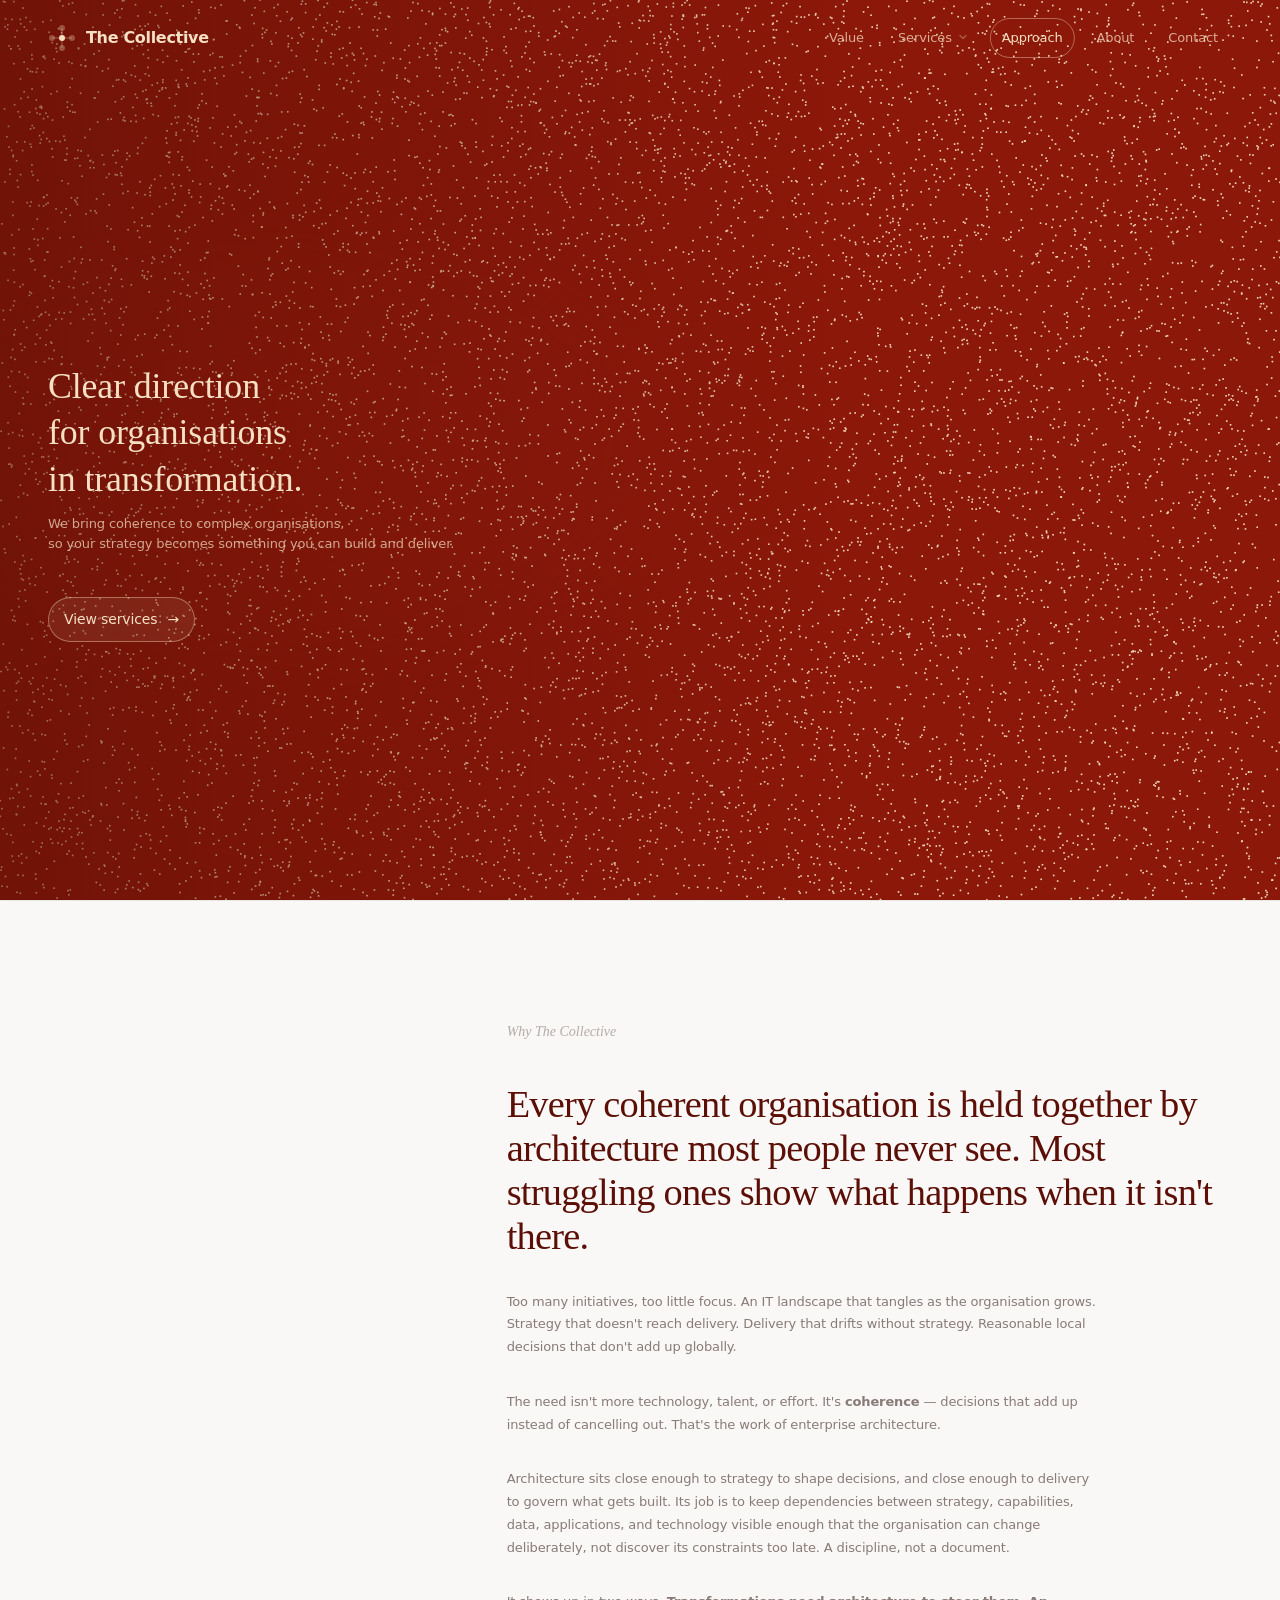
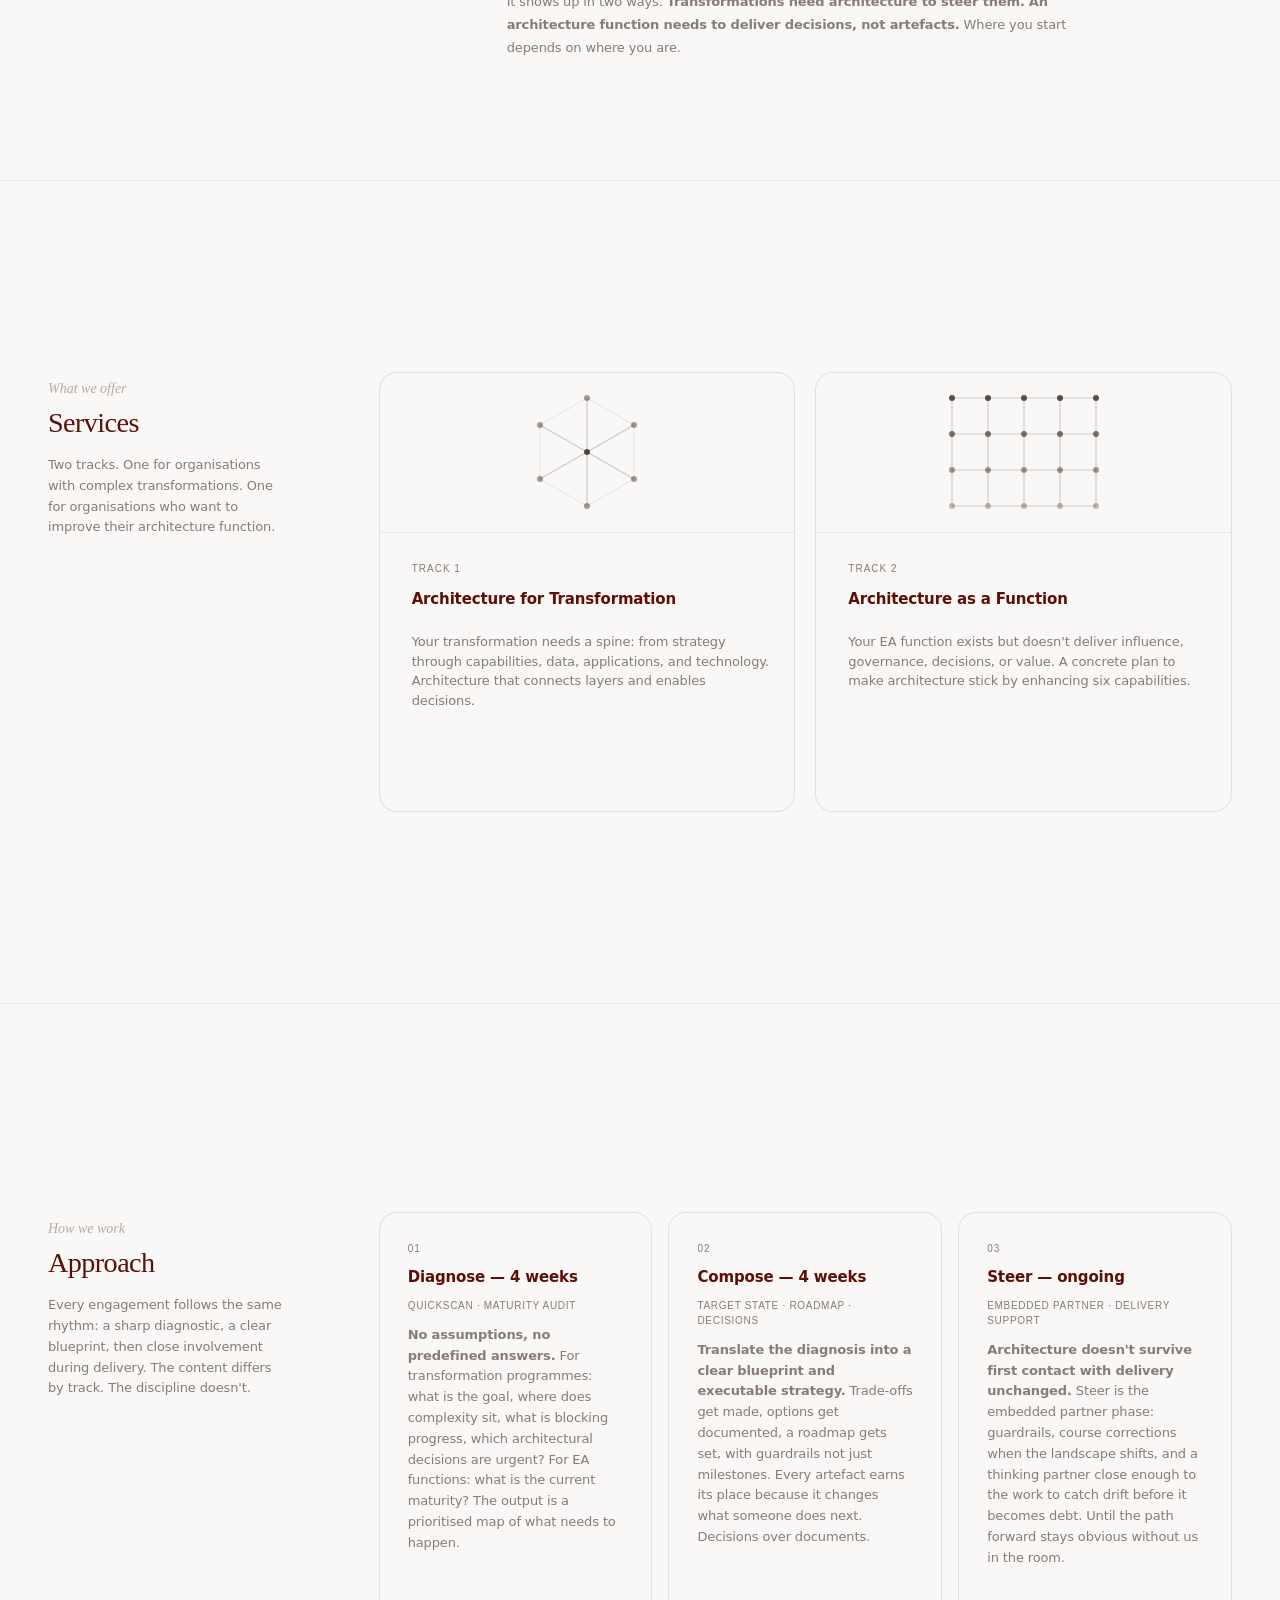
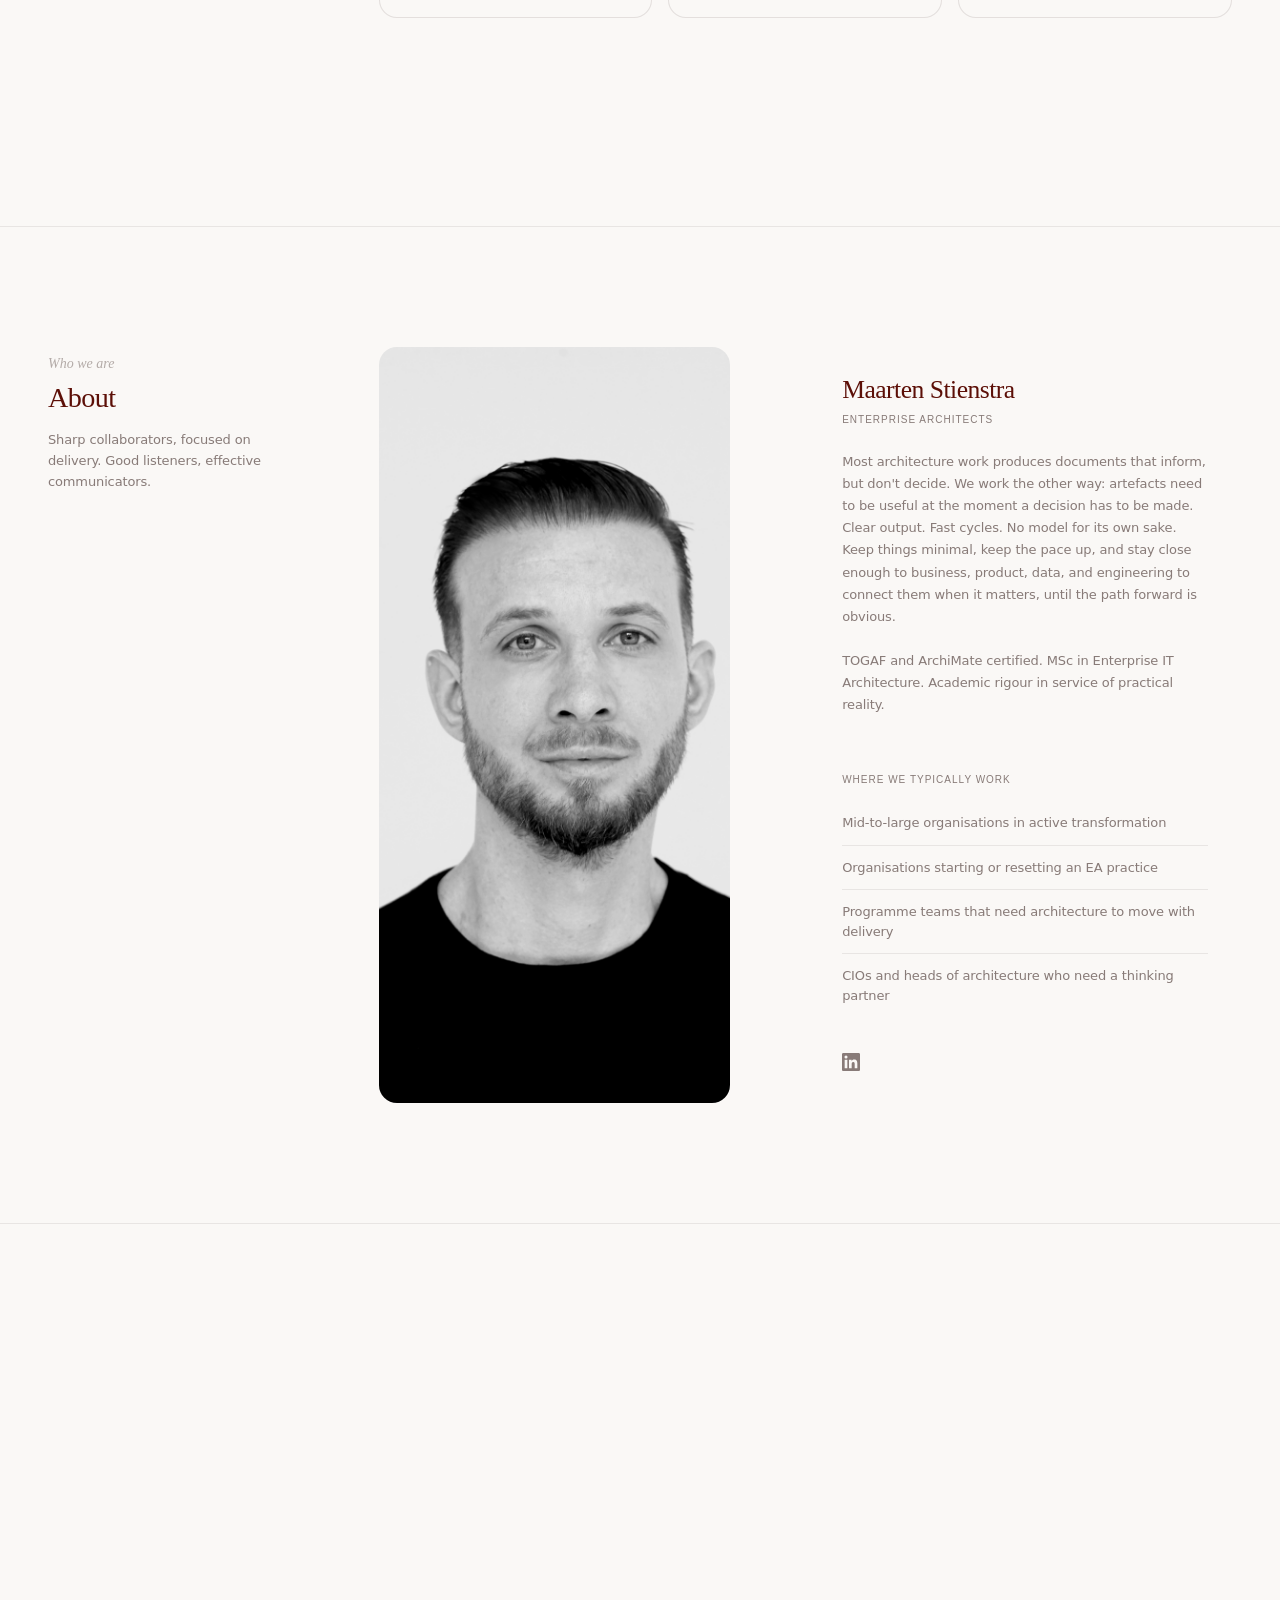
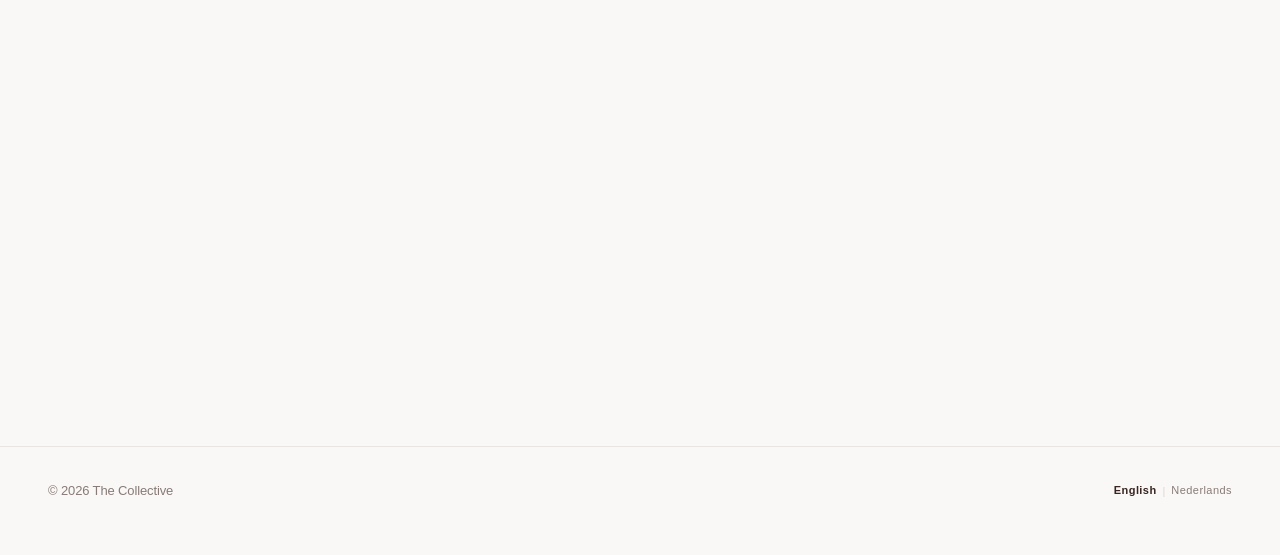
==== commit ff1a5de5: "Add cymatics hero background; transparent nav on load - Replace .hero-glow with Chladni particle sim" ====
--- a/index.html
+++ b/index.html
@@ -82,7 +82,7 @@
 
     <!-- ── Hero ── -->
     <header class="hero">
-      <div class="hero-glow" aria-hidden="true"></div>
+      <div class="cymatic-bg" aria-hidden="true"><canvas></canvas></div>
       <div class="wrap">
         <div class="hero-grid">
           <div class="hero-left">
@@ -410,5 +410,6 @@
   <footer data-inject-footer></footer>
 
   <script src="main.js"></script>
+  <script src="cymatics.js" defer></script>
 </body>
 </html>
--- a/style.css
+++ b/style.css
@@ -79,7 +79,7 @@
   backdrop-filter: blur(10px);
   background: transparent;
   border-bottom: 1px solid transparent;
-  transition: background .2s ease, border-color .2s ease;
+  transition: background .2s ease, border-color .2s ease, backdrop-filter .2s ease;
   overflow: visible;
 }
 .topbar.scrolled {
@@ -120,6 +120,7 @@
 }
 
 /* ── Hero inverted topbar ─────────────────── */
+.topbar.over-hero { backdrop-filter: none; background: transparent; }
 .topbar.over-hero .logo { color: var(--warm); }
 
 /* Keep logo + hamburger in original colors when mobile menu is open */
@@ -305,52 +306,41 @@
   color: var(--warm);
 }
 
-/* Glow ring: starts blurred, focuses in over 2.4s */
-.hero-glow {
+/* Cymatic particle background — mode glow color is animated via @property */
+@property --glow-color {
+  syntax: '<color>';
+  inherits: true;
+  initial-value: #a32010;
+}
+.cymatic-bg {
   position: absolute;
-  top: 50%;
-  left: 50%;
-  width: 80vmin;
-  height: 80vmin;
-  transform: translate(-50%, -50%);
-  border-radius: 50%;
-  background: radial-gradient(
-    circle,
-    var(--hero-bg) 0%,
-    var(--hero-bg) 32%,
-    #a32010        38%,
-    #c02708        43%,
-    #d93a0a        46%,
-    var(--accent)  49%,
-    var(--warm)    51%,
-    var(--accent)  53%,
-    #d93a0a        56%,
-    #c02708        60%,
-    #a32010        65%,
-    var(--hero-bg) 72%,
-    transparent    85%
-  );
-  filter: blur(28px);
-  animation:
-    hero-focus 2.4s cubic-bezier(.4, 0, .2, 1) forwards,
-    hero-pulse 5s ease-in-out 2.4s infinite;
+  inset: 0;
   z-index: 0;
-  will-change: transform;
   pointer-events: none;
-}
-
-@keyframes hero-focus {
-  from { filter: blur(70px); opacity: 0.4; }
-  to   { filter: blur(28px); opacity: 1; }
-}
-
-@keyframes hero-pulse {
-  0%, 100% { filter: blur(28px); opacity: 1; }
-  50%       { filter: blur(18px); opacity: 0.82; }
-}
-
-@media (prefers-reduced-motion: reduce) {
-  .hero-glow { animation: none; }
+  --glow-color: #a32010;
+  transition: --glow-color 2.4s ease;
+}
+.cymatic-bg::before {
+  content: '';
+  position: absolute;
+  inset: 0;
+  background: var(--glow-color);
+  opacity: 0.45;
+  -webkit-mask: radial-gradient(ellipse 65% 55% at 22% 50%, black 0%, transparent 65%);
+  mask: radial-gradient(ellipse 65% 55% at 22% 50%, black 0%, transparent 65%);
+}
+.cymatic-bg canvas {
+  position: absolute;
+  inset: 0;
+  width: 100%;
+  height: 100%;
+  display: block;
+}
+.cymatic-bg::after {
+  content: '';
+  position: absolute;
+  inset: 0;
+  background: linear-gradient(to right, rgb(92 15 7 / .55) 0%, transparent 68%);
 }
 
 header.hero .wrap {
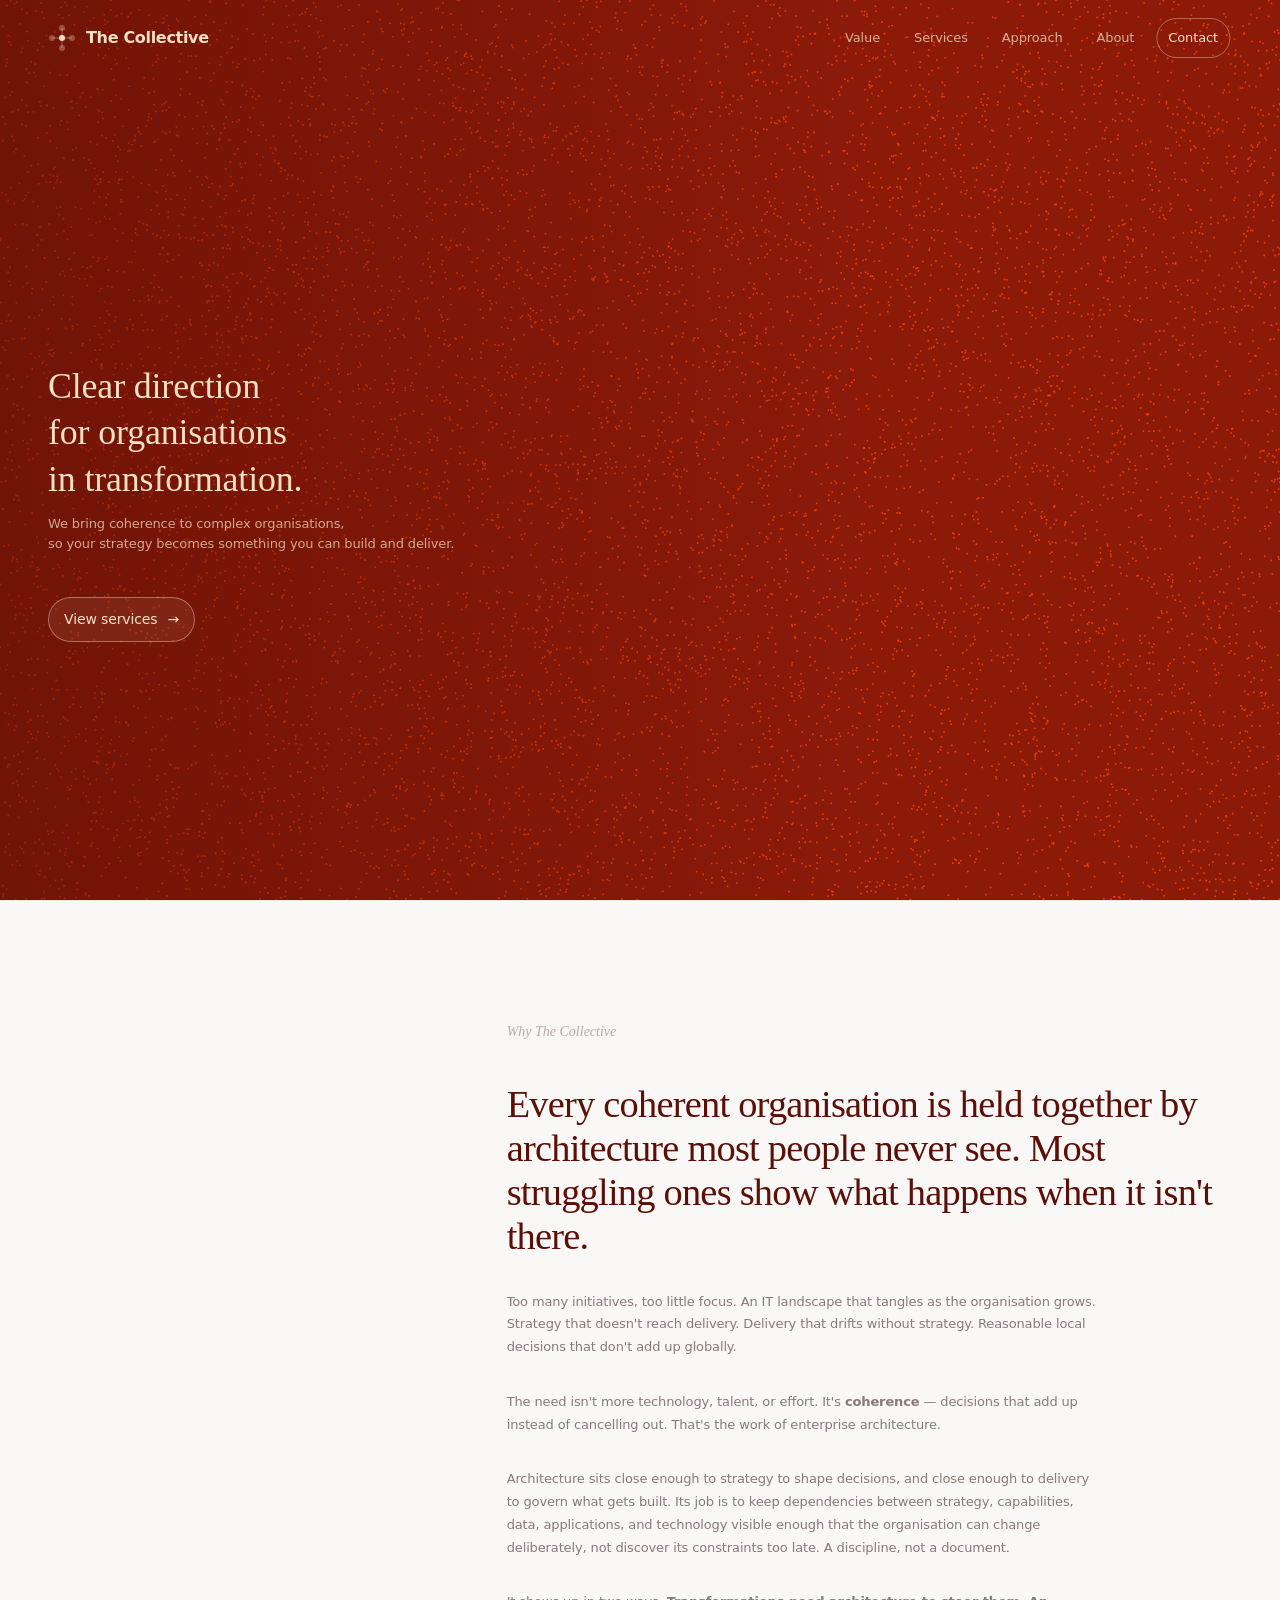
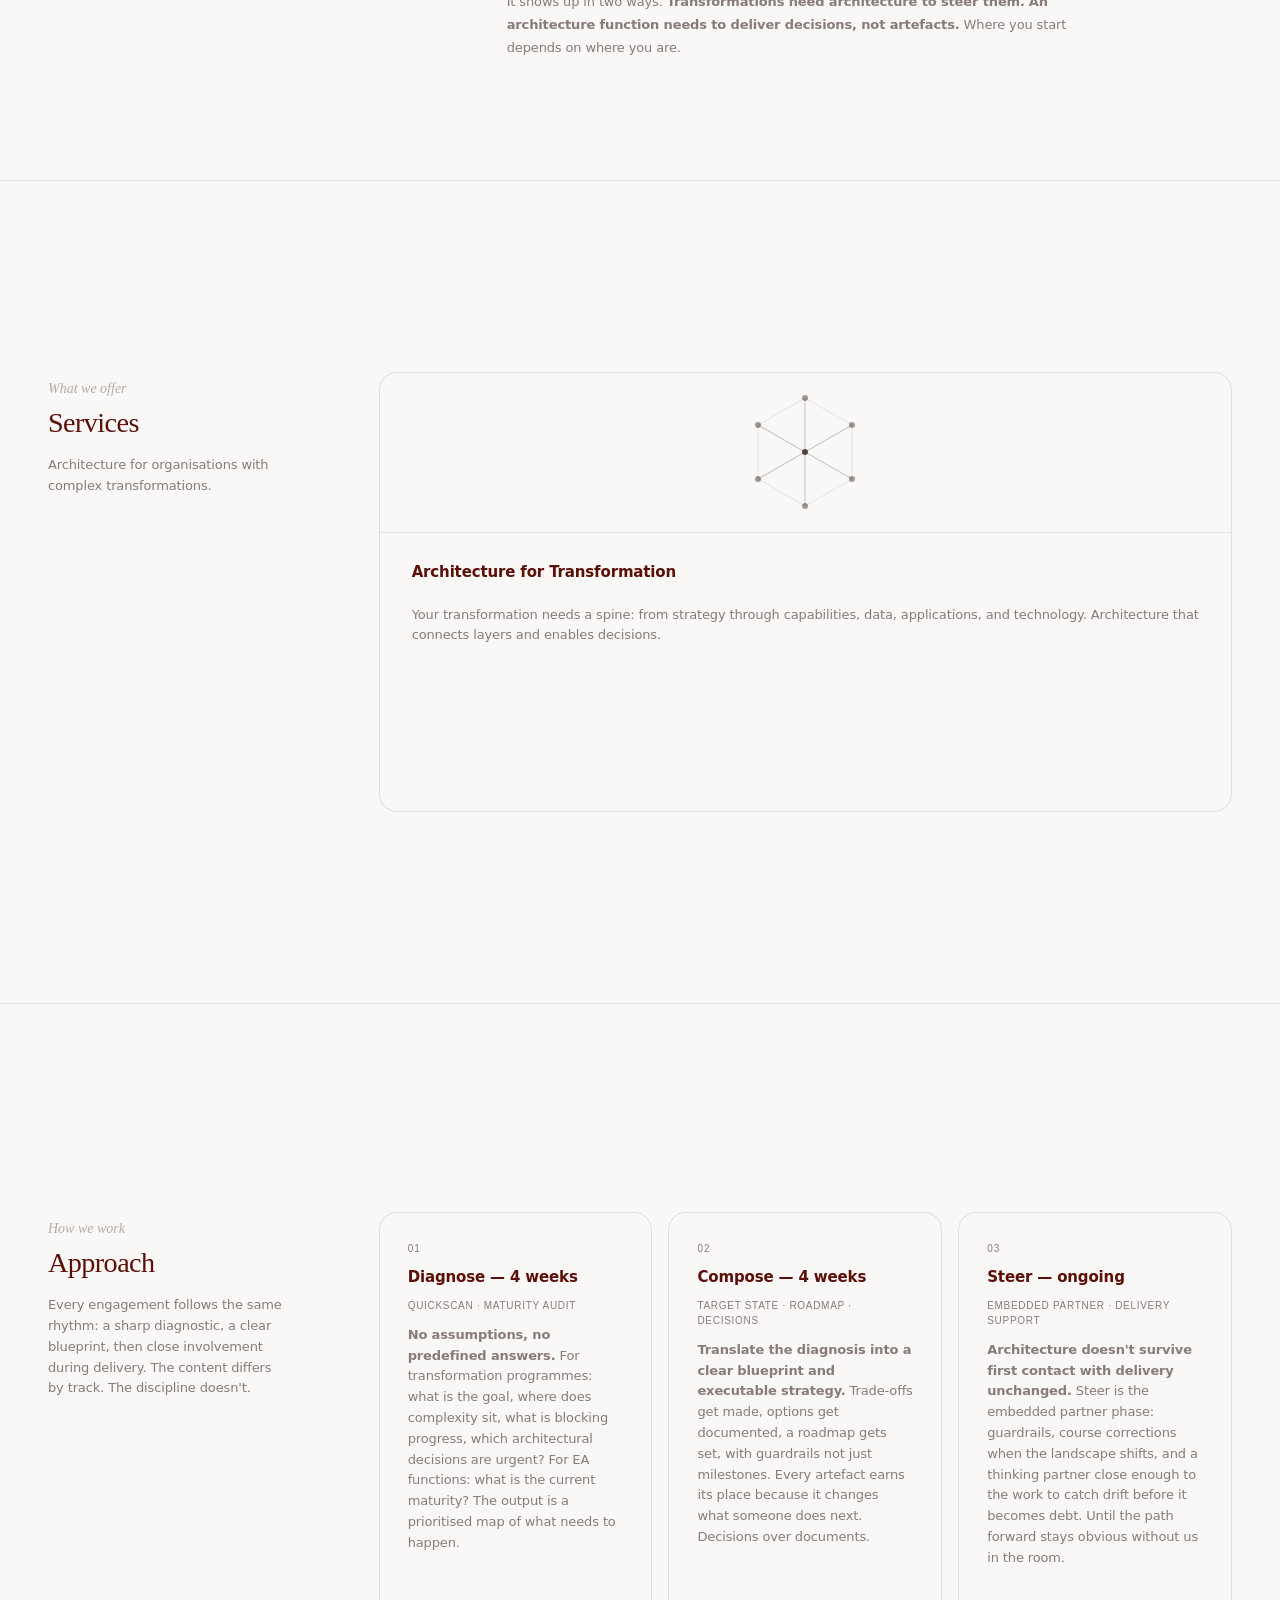
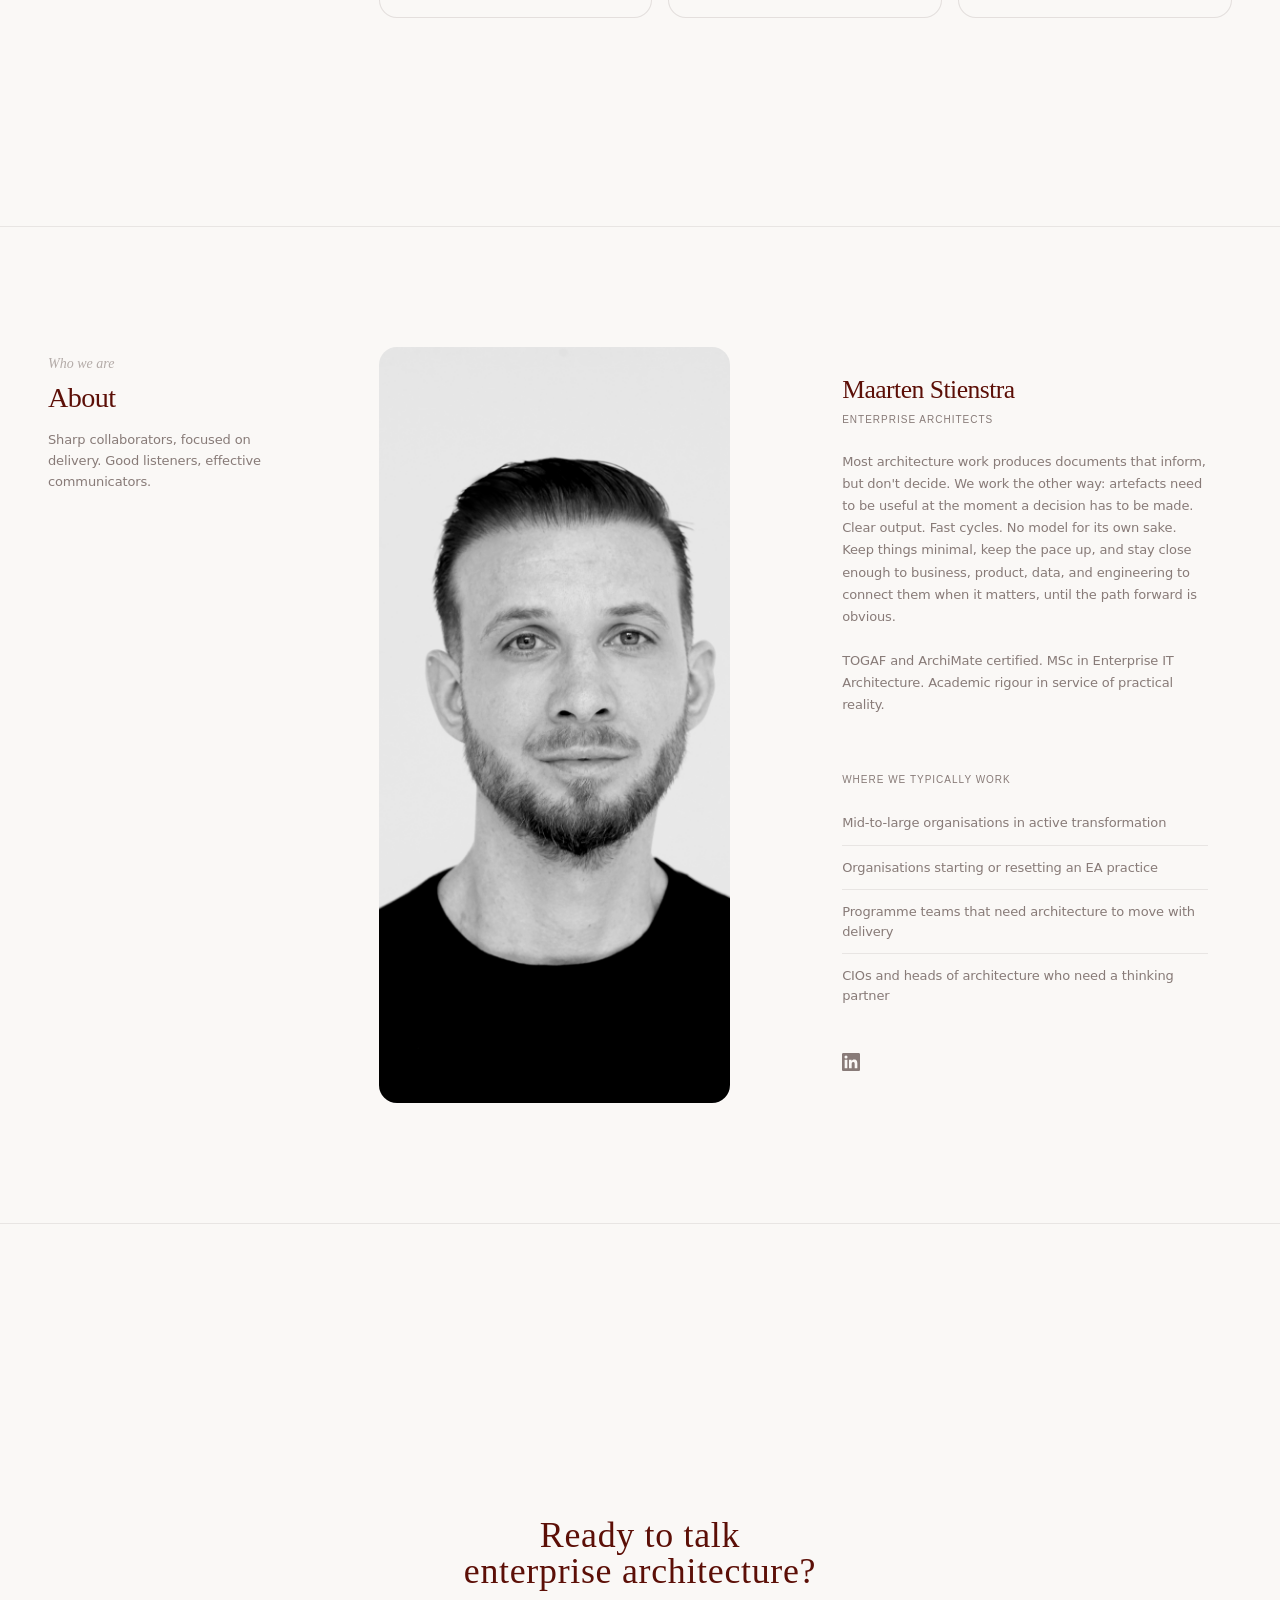
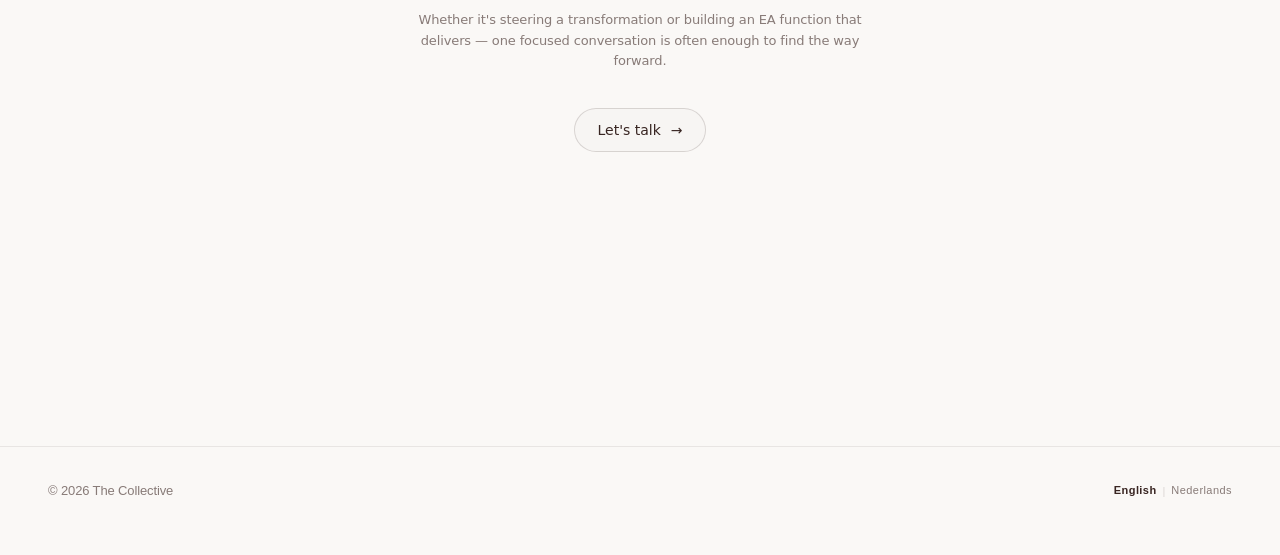
==== commit f7e54c95: "Remove Architecture as a Function track and page Drop the second service track: delete track-2.html," ====
--- a/index.html
+++ b/index.html
@@ -39,19 +39,7 @@
         <nav aria-label="Primary navigation" id="mainnav">
           <div class="nav-indicator" id="navIndicator" aria-hidden="true"></div>
           <a href="#waarde"  data-section="waarde"   data-i18n="nav-value">Value</a>
-          <!-- ── Services dropdown ── -->
-          <div class="nav-item">
-            <a href="#diensten" data-section="diensten">
-              <span data-i18n="nav-services">Services</span>
-              <svg class="nav-chevron" viewBox="0 0 10 10" fill="none" xmlns="http://www.w3.org/2000/svg" aria-hidden="true">
-                <path d="M2 3.5L5 6.5L8 3.5" stroke="currentColor" stroke-width="1.4" stroke-linecap="round" stroke-linejoin="round"/>
-              </svg>
-            </a>
-            <div class="nav-dropdown" role="menu">
-              <a href="track-1.html" role="menuitem"><span class="dd-dot"></span><span data-i18n="nav-track1">Architecture for Transformation</span></a>
-              <a href="track-2.html" role="menuitem"><span class="dd-dot"></span><span data-i18n="nav-track2">Architecture as a Function</span></a>
-            </div>
-          </div>
+          <a href="#diensten" data-section="diensten" data-i18n="nav-services">Services</a>
           <a href="#aanpak"  data-section="aanpak"   data-i18n="nav-approach">Approach</a>
           <a href="#over"    data-section="over"      data-i18n="nav-about">About</a>
           <a href="#contact" data-section="contact"   data-i18n="nav-contact">Contact</a>
@@ -64,10 +52,6 @@
   <div class="mobile-overlay" id="mobileOverlay" aria-hidden="true">
     <a href="#waarde"   data-i18n="nav-value">Value</a>
     <a href="#diensten" data-i18n="nav-services">Services</a>
-    <div class="overlay-sub-links">
-      <a href="track-1.html" class="overlay-sub-link"><span class="overlay-sub-arrow" aria-hidden="true">→</span><span data-i18n="nav-track1">Architecture for Transformation</span></a>
-      <a href="track-2.html" class="overlay-sub-link"><span class="overlay-sub-arrow" aria-hidden="true">→</span><span data-i18n="nav-track2">Architecture as a Function</span></a>
-    </div>
     <a href="#aanpak"   data-i18n="nav-approach">Approach</a>
     <a href="#over"     data-i18n="nav-about">About</a>
     <a href="#contact"  data-i18n="nav-contact">Contact</a>
@@ -123,7 +107,7 @@
           <div class="section-label reveal" style="--reveal-delay: 0ms">
             <p class="section-eyebrow" data-i18n="services-eyebrow">What I offer</p>
             <h2 data-i18n="services-h2">Services</h2>
-            <p class="sub" data-i18n="services-sub">Two tracks. One for organisations with complex transformations. One for organisations who want to improve their architecture function.</p>
+            <p class="sub" data-i18n="services-sub">Architecture for organisations with complex transformations.</p>
           </div>
 
           <div class="two">
@@ -152,7 +136,6 @@
               </div>
               <div class="track-body">
                 <div class="track-main">
-                  <p class="track-label">Track 1</p>
                   <h3 data-i18n="track1-h3">Architecture for Transformation</h3>
                   <p data-i18n="track1-p">Your transformation needs a spine: from strategy through capabilities, data, applications, and technology. Architecture that connects layers and enables decisions.</p>
                   <button class="track-show-more" aria-expanded="false" data-i18n="track-showmore">Show more</button>
@@ -165,75 +148,6 @@
                       <li><span class="bullet" aria-hidden="true"></span><span data-i18n="track1-li2">A layered target architecture that's built to last and executable</span></li>
                       <li><span class="bullet" aria-hidden="true"></span><span data-i18n="track1-li3">A sequenced roadmap where every step traces to a decision, not a deadline</span></li>
                       <li><span class="bullet" aria-hidden="true"></span><span data-i18n="track1-li4">Embedded guidance until the path forward stays obvious without me</span></li>
-                    </ul>
-
-                  </div>
-                </div>
-              </div>
-            </a>
-
-            <!-- Track 2 -->
-            <a class="track-card reveal" href="track-2.html" style="--reveal-delay: 240ms">
-              <div class="track-svg">
-                <svg viewBox="0 0 680 260" xmlns="http://www.w3.org/2000/svg">
-                  <g class="t2r" style="animation-delay:.3s">
-                    <circle cx="268" cy="184" r="3" fill="currentColor" fill-opacity=".3"/>
-                    <circle cx="304" cy="184" r="3" fill="currentColor" fill-opacity=".3"/>
-                    <circle cx="340" cy="184" r="3" fill="currentColor" fill-opacity=".3"/>
-                    <circle cx="376" cy="184" r="3" fill="currentColor" fill-opacity=".3"/>
-                    <circle cx="412" cy="184" r="3" fill="currentColor" fill-opacity=".3"/>
-                  </g>
-                  <g class="t2r" style="animation-delay:.9s">
-                    <circle cx="268" cy="148" r="3" fill="currentColor" fill-opacity=".45"/>
-                    <circle cx="304" cy="148" r="3" fill="currentColor" fill-opacity=".45"/>
-                    <circle cx="340" cy="148" r="3" fill="currentColor" fill-opacity=".45"/>
-                    <circle cx="376" cy="148" r="3" fill="currentColor" fill-opacity=".45"/>
-                    <circle cx="412" cy="148" r="3" fill="currentColor" fill-opacity=".45"/>
-                  </g>
-                  <g class="t2r" style="animation-delay:1.5s">
-                    <circle cx="268" cy="112" r="3" fill="currentColor" fill-opacity=".62"/>
-                    <circle cx="304" cy="112" r="3" fill="currentColor" fill-opacity=".62"/>
-                    <circle cx="340" cy="112" r="3" fill="currentColor" fill-opacity=".62"/>
-                    <circle cx="376" cy="112" r="3" fill="currentColor" fill-opacity=".62"/>
-                    <circle cx="412" cy="112" r="3" fill="currentColor" fill-opacity=".62"/>
-                  </g>
-                  <g class="t2r" style="animation-delay:2.1s">
-                    <circle cx="268" cy="76"  r="3" fill="currentColor" fill-opacity=".8"/>
-                    <circle cx="304" cy="76"  r="3" fill="currentColor" fill-opacity=".8"/>
-                    <circle cx="340" cy="76"  r="3" fill="currentColor" fill-opacity=".8"/>
-                    <circle cx="376" cy="76"  r="3" fill="currentColor" fill-opacity=".8"/>
-                    <circle cx="412" cy="76"  r="3" fill="currentColor" fill-opacity=".8"/>
-                  </g>
-                  <line x1="340" y1="184" x2="412" y2="184" class="gh" stroke="currentColor" stroke-opacity=".22" stroke-width="1.2" fill="none" style="animation-delay:2.8s"/>
-                  <line x1="340" y1="184" x2="268" y2="184" class="gh" stroke="currentColor" stroke-opacity=".22" stroke-width="1.2" fill="none" style="animation-delay:2.8s"/>
-                  <line x1="268" y1="184" x2="268" y2="76"  class="gv" stroke="currentColor" stroke-opacity=".22" stroke-width="1.2" fill="none" style="animation-delay:3.3s"/>
-                  <line x1="304" y1="184" x2="304" y2="76"  class="gv" stroke="currentColor" stroke-opacity=".22" stroke-width="1.2" fill="none" style="animation-delay:3.3s"/>
-                  <line x1="340" y1="184" x2="340" y2="76"  class="gv" stroke="currentColor" stroke-opacity=".22" stroke-width="1.2" fill="none" style="animation-delay:3.3s"/>
-                  <line x1="376" y1="184" x2="376" y2="76"  class="gv" stroke="currentColor" stroke-opacity=".22" stroke-width="1.2" fill="none" style="animation-delay:3.3s"/>
-                  <line x1="412" y1="184" x2="412" y2="76"  class="gv" stroke="currentColor" stroke-opacity=".22" stroke-width="1.2" fill="none" style="animation-delay:3.3s"/>
-                  <line x1="340" y1="148" x2="412" y2="148" class="gh" stroke="currentColor" stroke-opacity=".22" stroke-width="1.2" fill="none" style="animation-delay:3.3s;animation-duration:.3s"/>
-                  <line x1="340" y1="148" x2="268" y2="148" class="gh" stroke="currentColor" stroke-opacity=".22" stroke-width="1.2" fill="none" style="animation-delay:3.3s;animation-duration:.3s"/>
-                  <line x1="340" y1="112" x2="412" y2="112" class="gh" stroke="currentColor" stroke-opacity=".22" stroke-width="1.2" fill="none" style="animation-delay:3.55s;animation-duration:.3s"/>
-                  <line x1="340" y1="112" x2="268" y2="112" class="gh" stroke="currentColor" stroke-opacity=".22" stroke-width="1.2" fill="none" style="animation-delay:3.55s;animation-duration:.3s"/>
-                  <line x1="340" y1="76"  x2="412" y2="76"  class="gh" stroke="currentColor" stroke-opacity=".22" stroke-width="1.2" fill="none" style="animation-delay:3.6s;animation-duration:.3s"/>
-                  <line x1="340" y1="76"  x2="268" y2="76"  class="gh" stroke="currentColor" stroke-opacity=".22" stroke-width="1.2" fill="none" style="animation-delay:3.6s;animation-duration:.3s"/>
-                </svg>
-              </div>
-              <div class="track-body">
-                <div class="track-main">
-                  <p class="track-label">Track 2</p>
-                  <h3 data-i18n="track2-h3">Architecture as a Function</h3>
-                  <p data-i18n="track2-p">Your EA function exists but doesn't deliver influence, governance, decisions, or value. A concrete plan to make architecture stick by enhancing six capabilities.</p>
-                  <button class="track-show-more" aria-expanded="false" data-i18n="track-showmore">Show more</button>
-                  <p class="track-fit-line" data-i18n="track2-fitline">Best for: Organisations with an EA function that exists but doesn't deliver strategic value</p>
-                </div>
-                <div class="track-expand-wrap">
-                  <div class="track-expand">
-                    <ul class="track-deliver">
-                      <li><span class="bullet" aria-hidden="true"></span><span data-i18n="track2-li1">An honest baseline across all six EA capabilities, scored and compared</span></li>
-                      <li><span class="bullet" aria-hidden="true"></span><span data-i18n="track2-li2">A named diagnosis of where the function loses influence and why</span></li>
-                      <li><span class="bullet" aria-hidden="true"></span><span data-i18n="track2-li3">A concrete, sequenced improvement plan anchored to impact</span></li>
-                      <li><span class="bullet" aria-hidden="true"></span><span data-i18n="track2-li4">Coaching support for leads and teams during the build-out</span></li>
                     </ul>
 
                   </div>
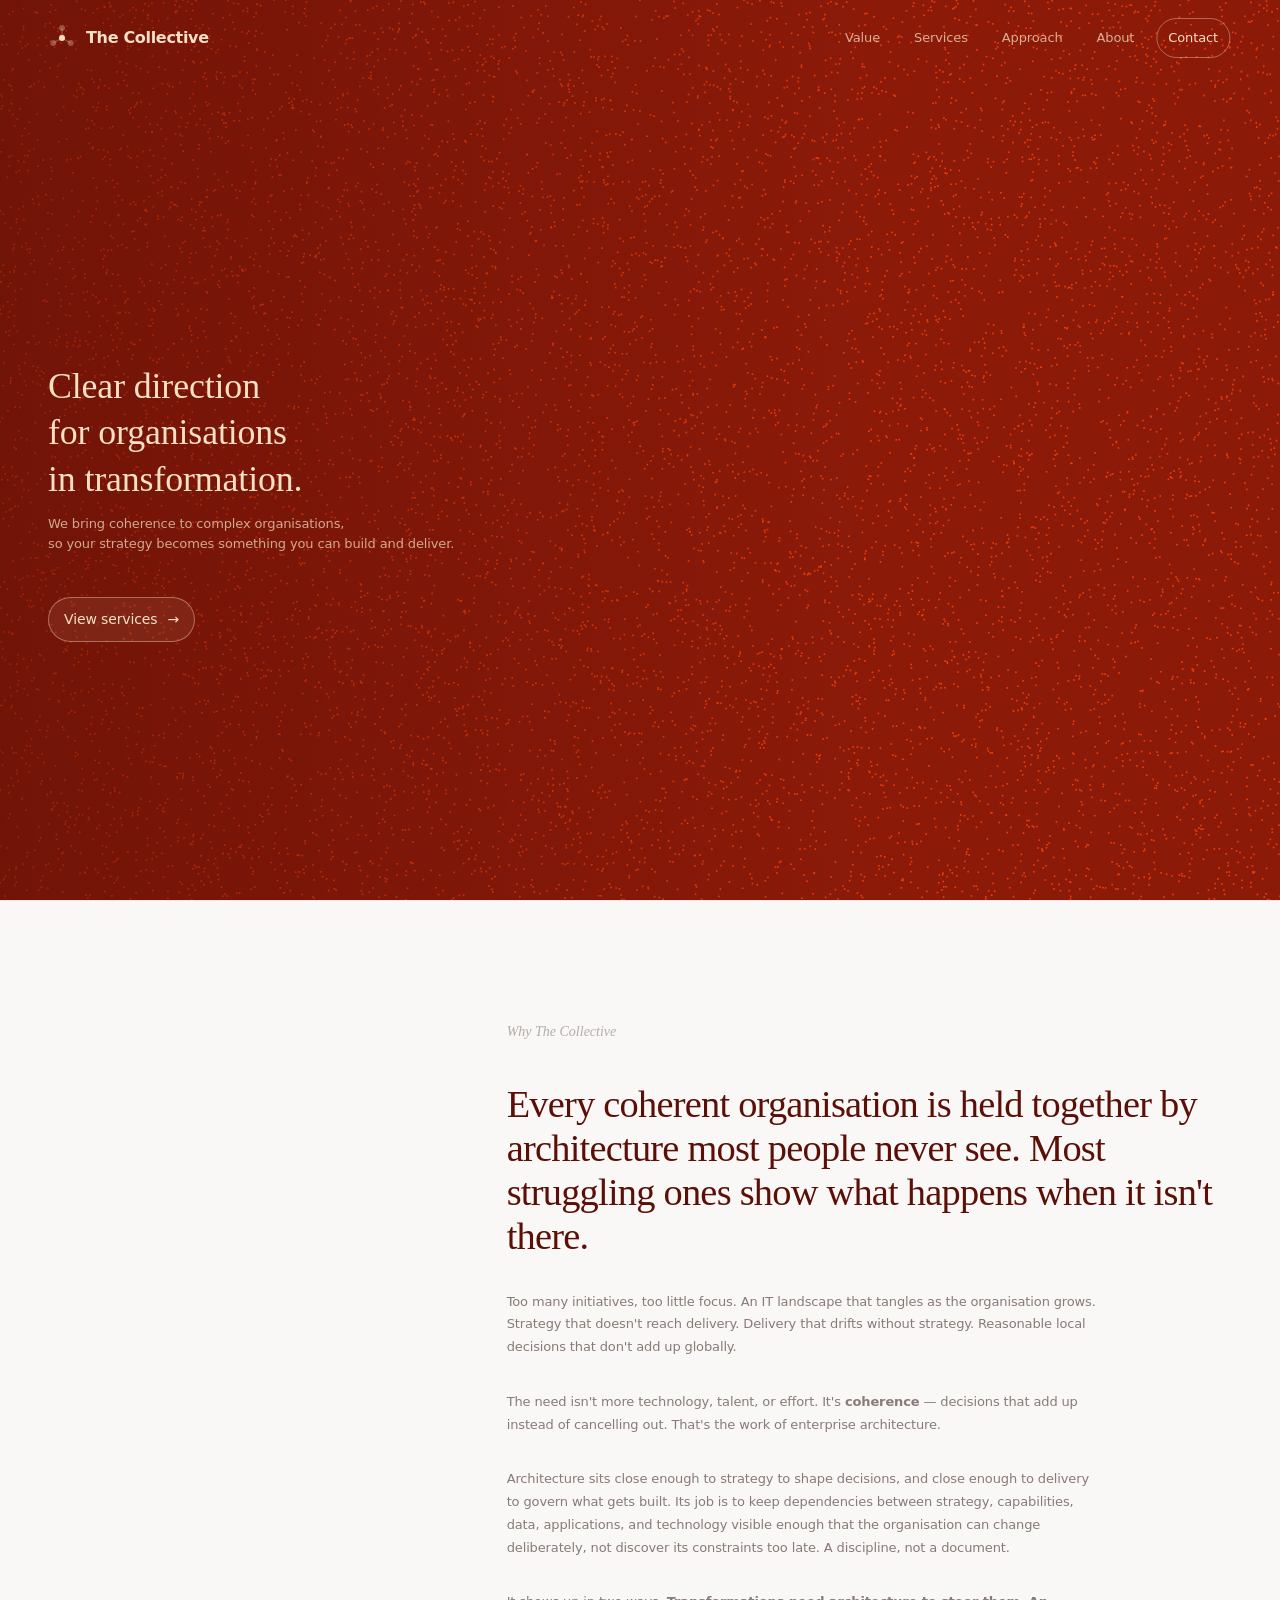
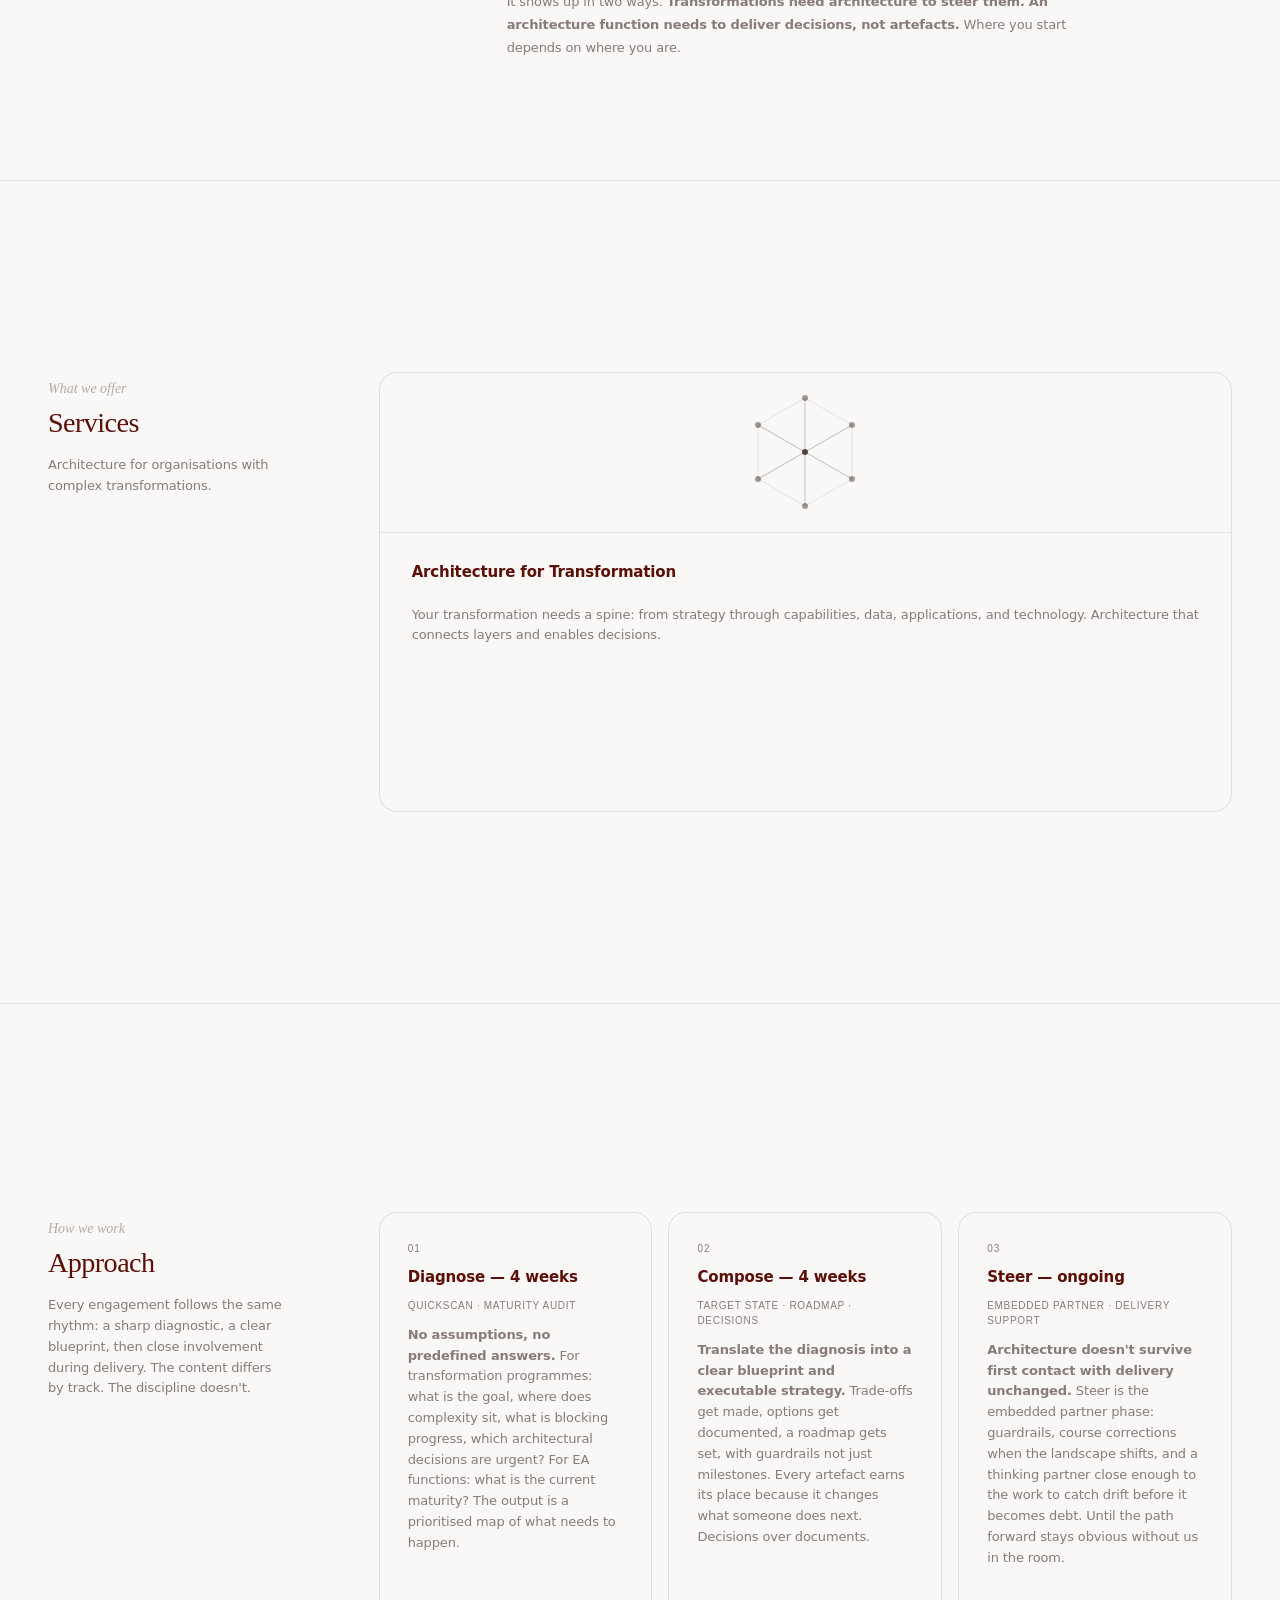
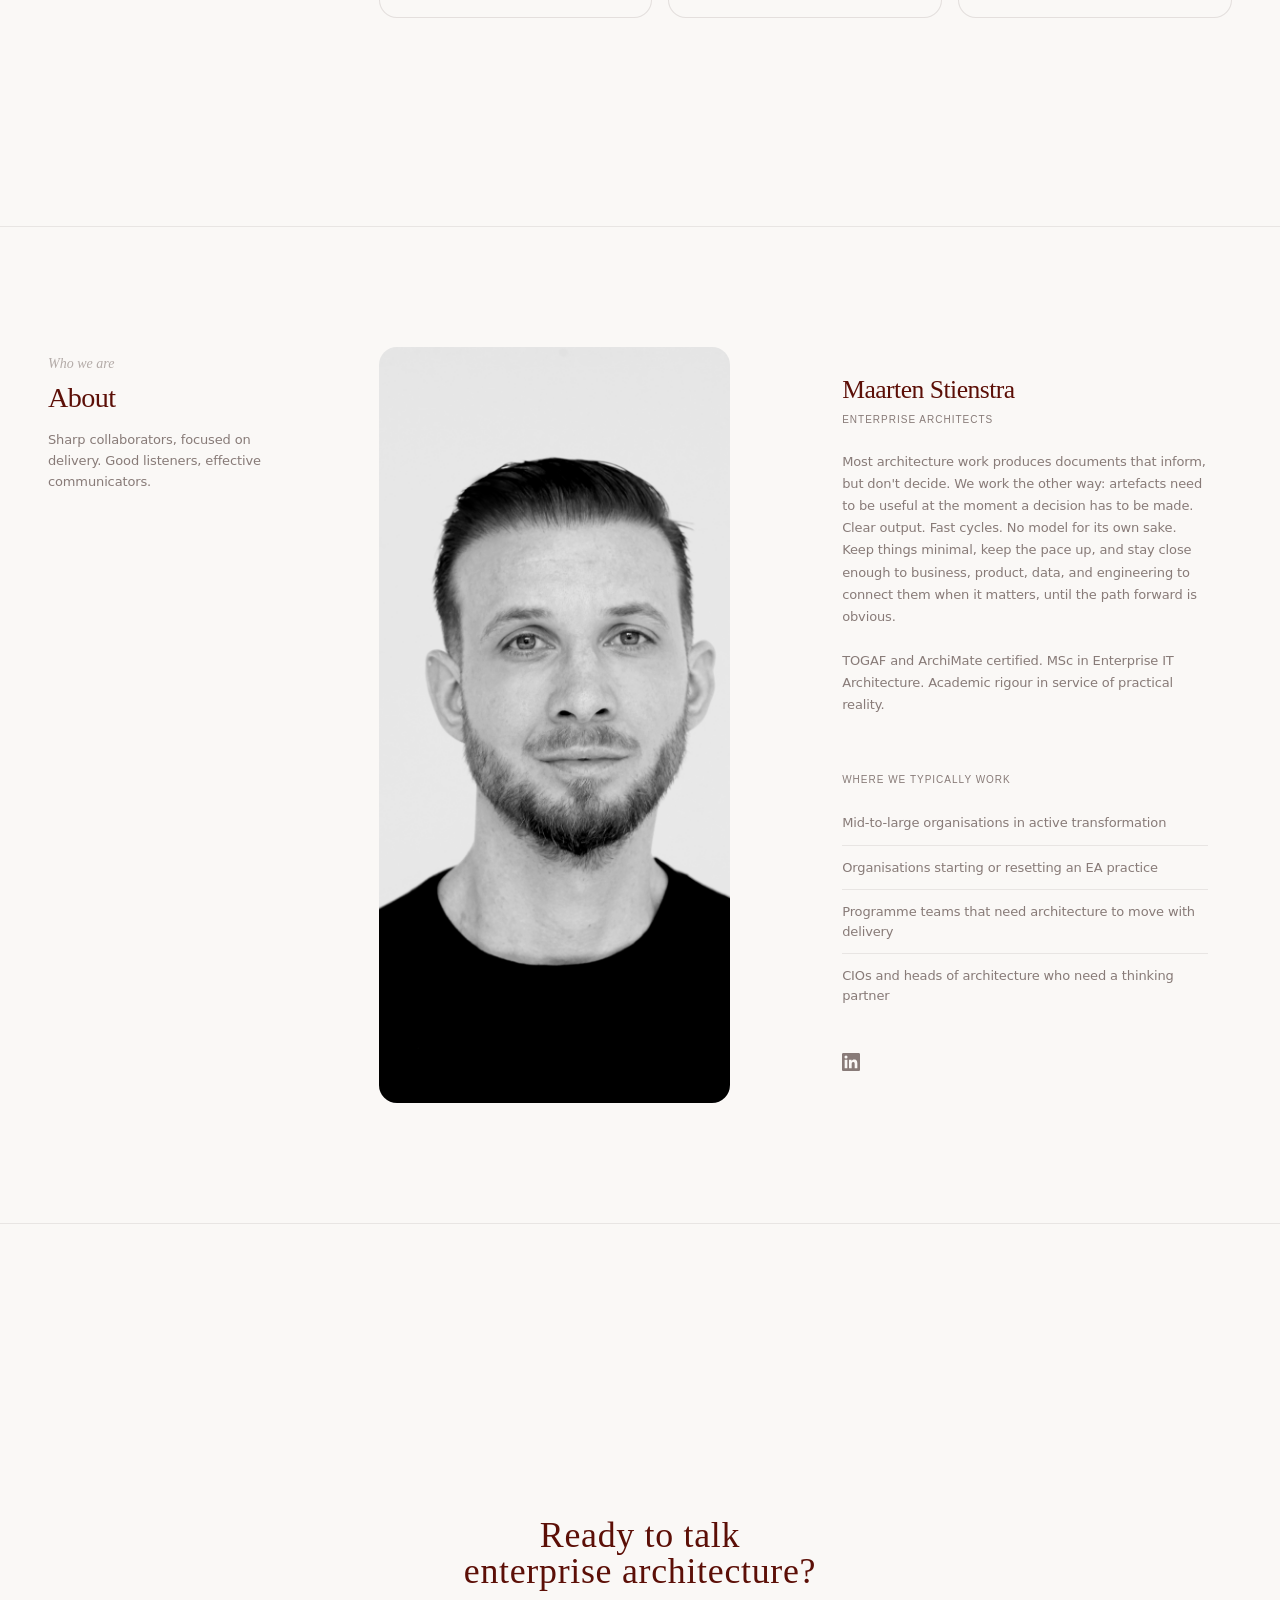
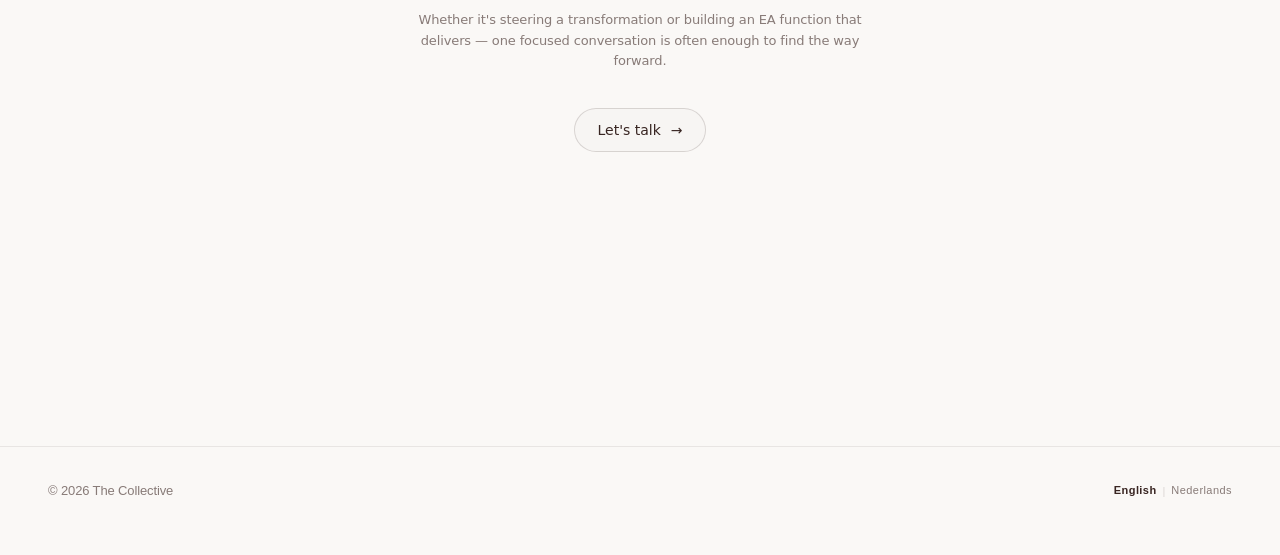
==== commit fd0031d4: "Change logo icon to three surrounding circles Co-Authored-By: Claude Sonnet 5 <noreply@anthropic.com" ====
--- a/index.html
+++ b/index.html
@@ -18,15 +18,13 @@
       <div class="topbar-inner">
         <a class="logo" href="#top" aria-label="The Collective">
           <svg class="logo__icon" viewBox="0 0 28 28" width="28" height="28" fill="none" aria-hidden="true" overflow="visible">
-            <line x1="14" y1="14" x2="14" y2="4"  stroke="currentColor" stroke-opacity=".3" stroke-width="1.2"/>
-            <line x1="14" y1="14" x2="24" y2="14" stroke="currentColor" stroke-opacity=".3" stroke-width="1.2"/>
-            <line x1="14" y1="14" x2="14" y2="24" stroke="currentColor" stroke-opacity=".3" stroke-width="1.2"/>
-            <line x1="14" y1="14" x2="4"  y2="14" stroke="currentColor" stroke-opacity=".3" stroke-width="1.2"/>
-            <circle cx="14" cy="4"  r="3" fill="currentColor" fill-opacity=".3"/>
-            <circle cx="24" cy="14" r="3" fill="currentColor" fill-opacity=".3"/>
-            <circle cx="14" cy="24" r="3" fill="currentColor" fill-opacity=".3"/>
-            <circle cx="4"  cy="14" r="3" fill="currentColor" fill-opacity=".3"/>
-            <circle cx="14" cy="14" r="3" fill="currentColor"/>
+            <line x1="14" y1="14" x2="14"   y2="4"  stroke="currentColor" stroke-opacity=".3" stroke-width="1.2"/>
+            <line x1="14" y1="14" x2="22.7" y2="19" stroke="currentColor" stroke-opacity=".3" stroke-width="1.2"/>
+            <line x1="14" y1="14" x2="5.3"  y2="19" stroke="currentColor" stroke-opacity=".3" stroke-width="1.2"/>
+            <circle cx="14"   cy="4"  r="3" fill="currentColor" fill-opacity=".3"/>
+            <circle cx="22.7" cy="19" r="3" fill="currentColor" fill-opacity=".3"/>
+            <circle cx="5.3"  cy="19" r="3" fill="currentColor" fill-opacity=".3"/>
+            <circle cx="14"   cy="14" r="3" fill="currentColor"/>
           </svg>
           <span class="logo__wordmark">The Collective</span>
         </a>
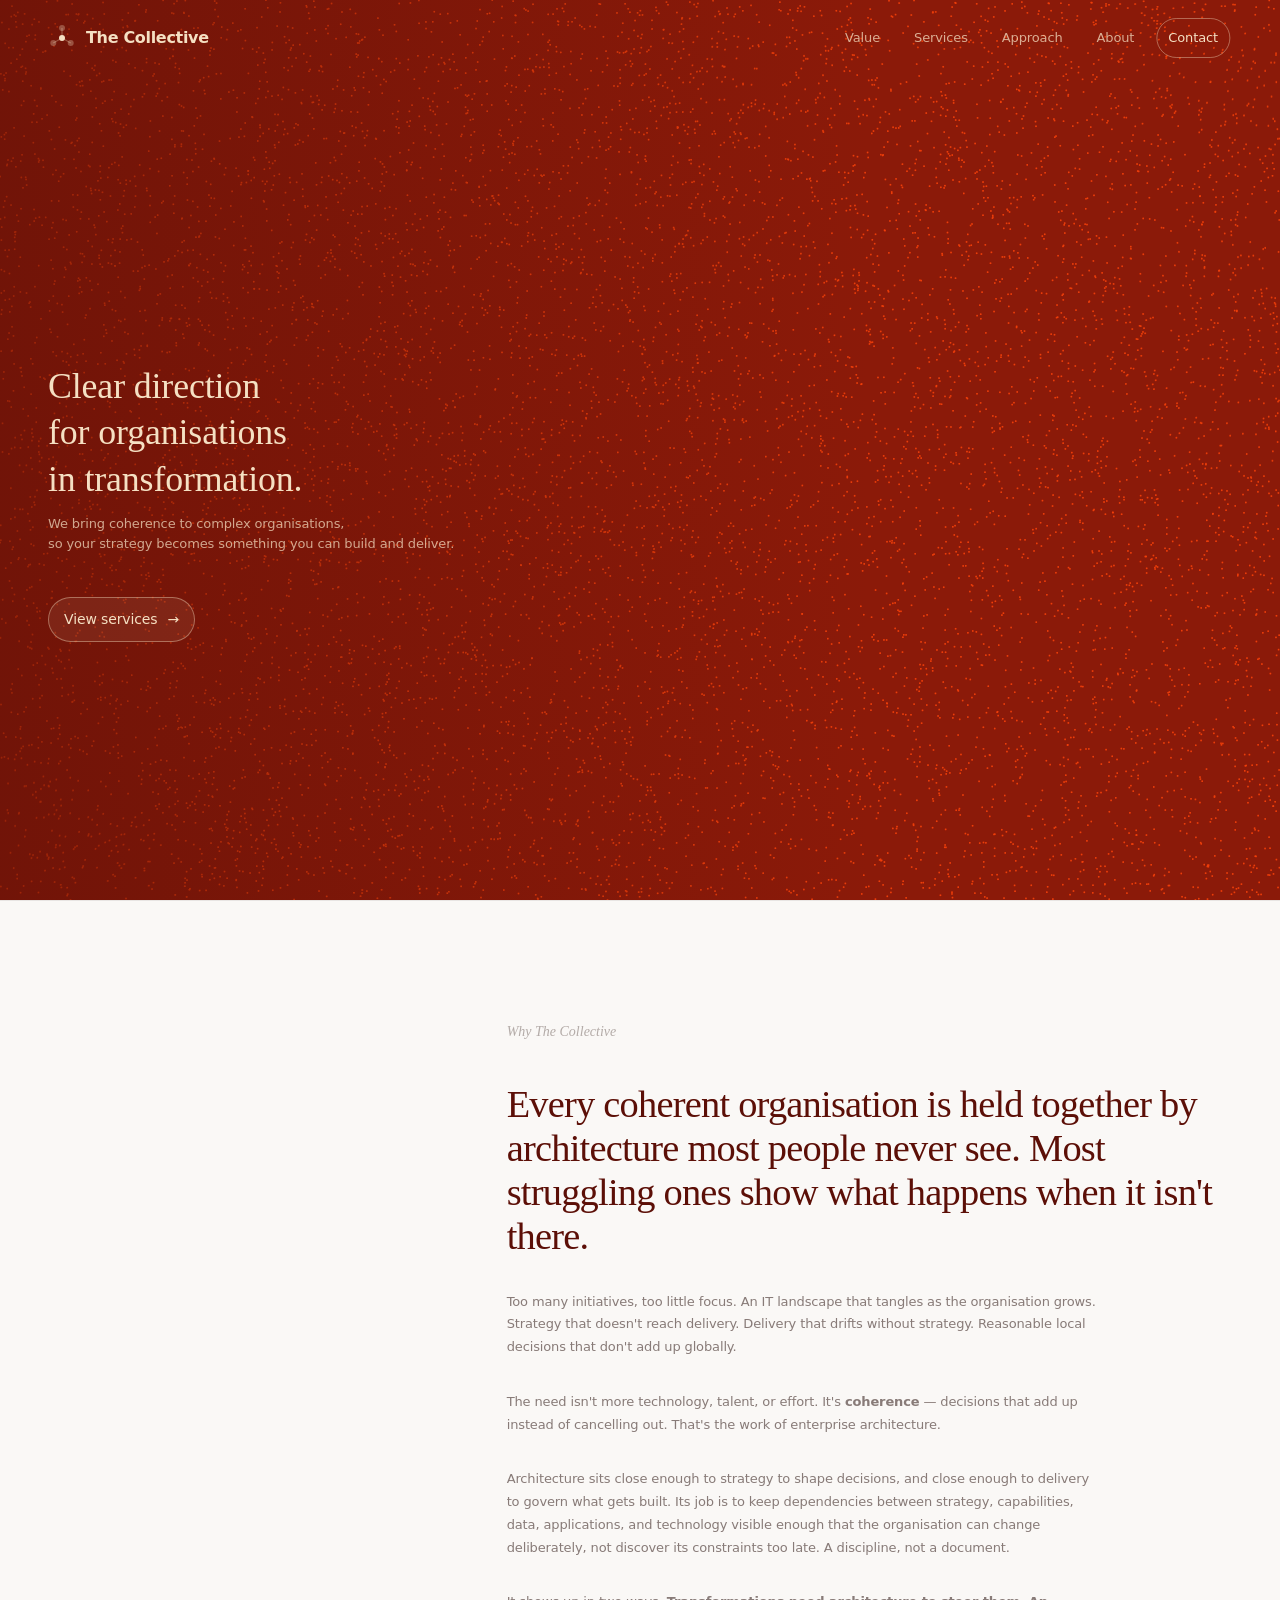
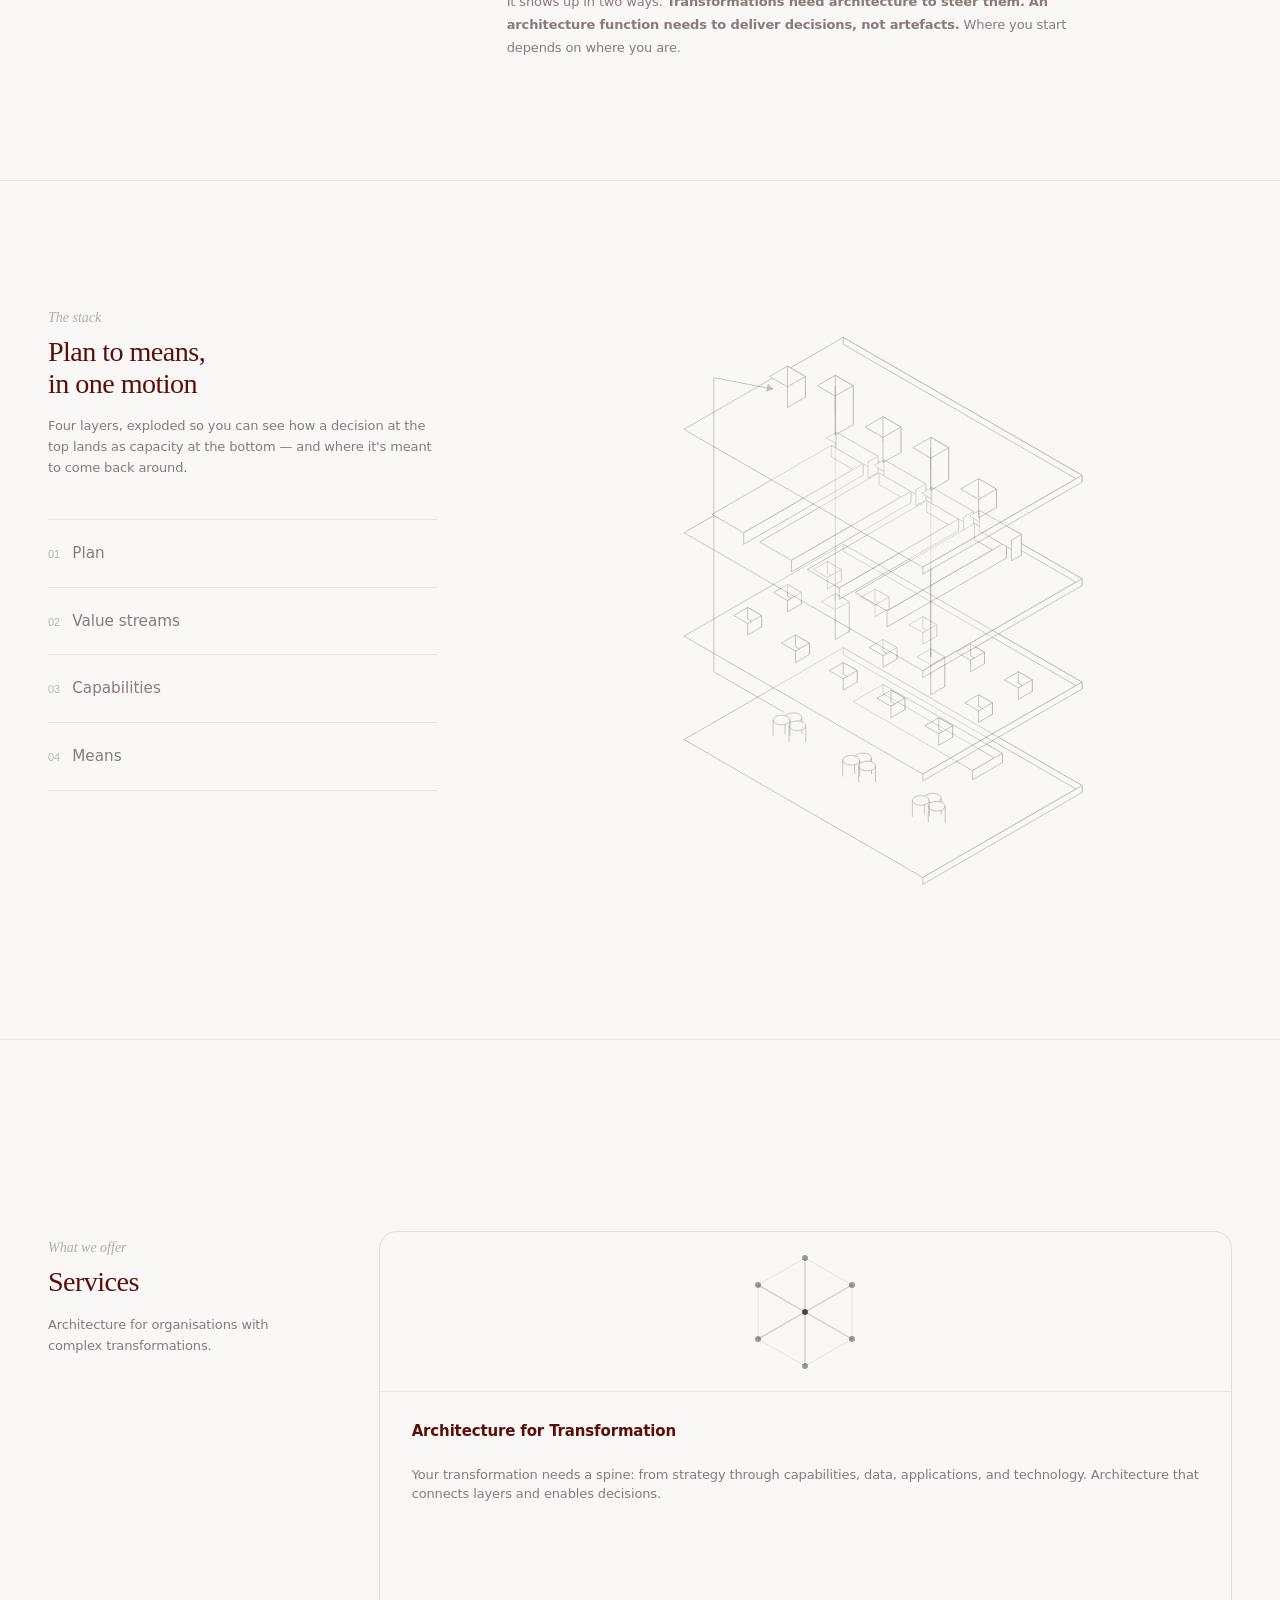
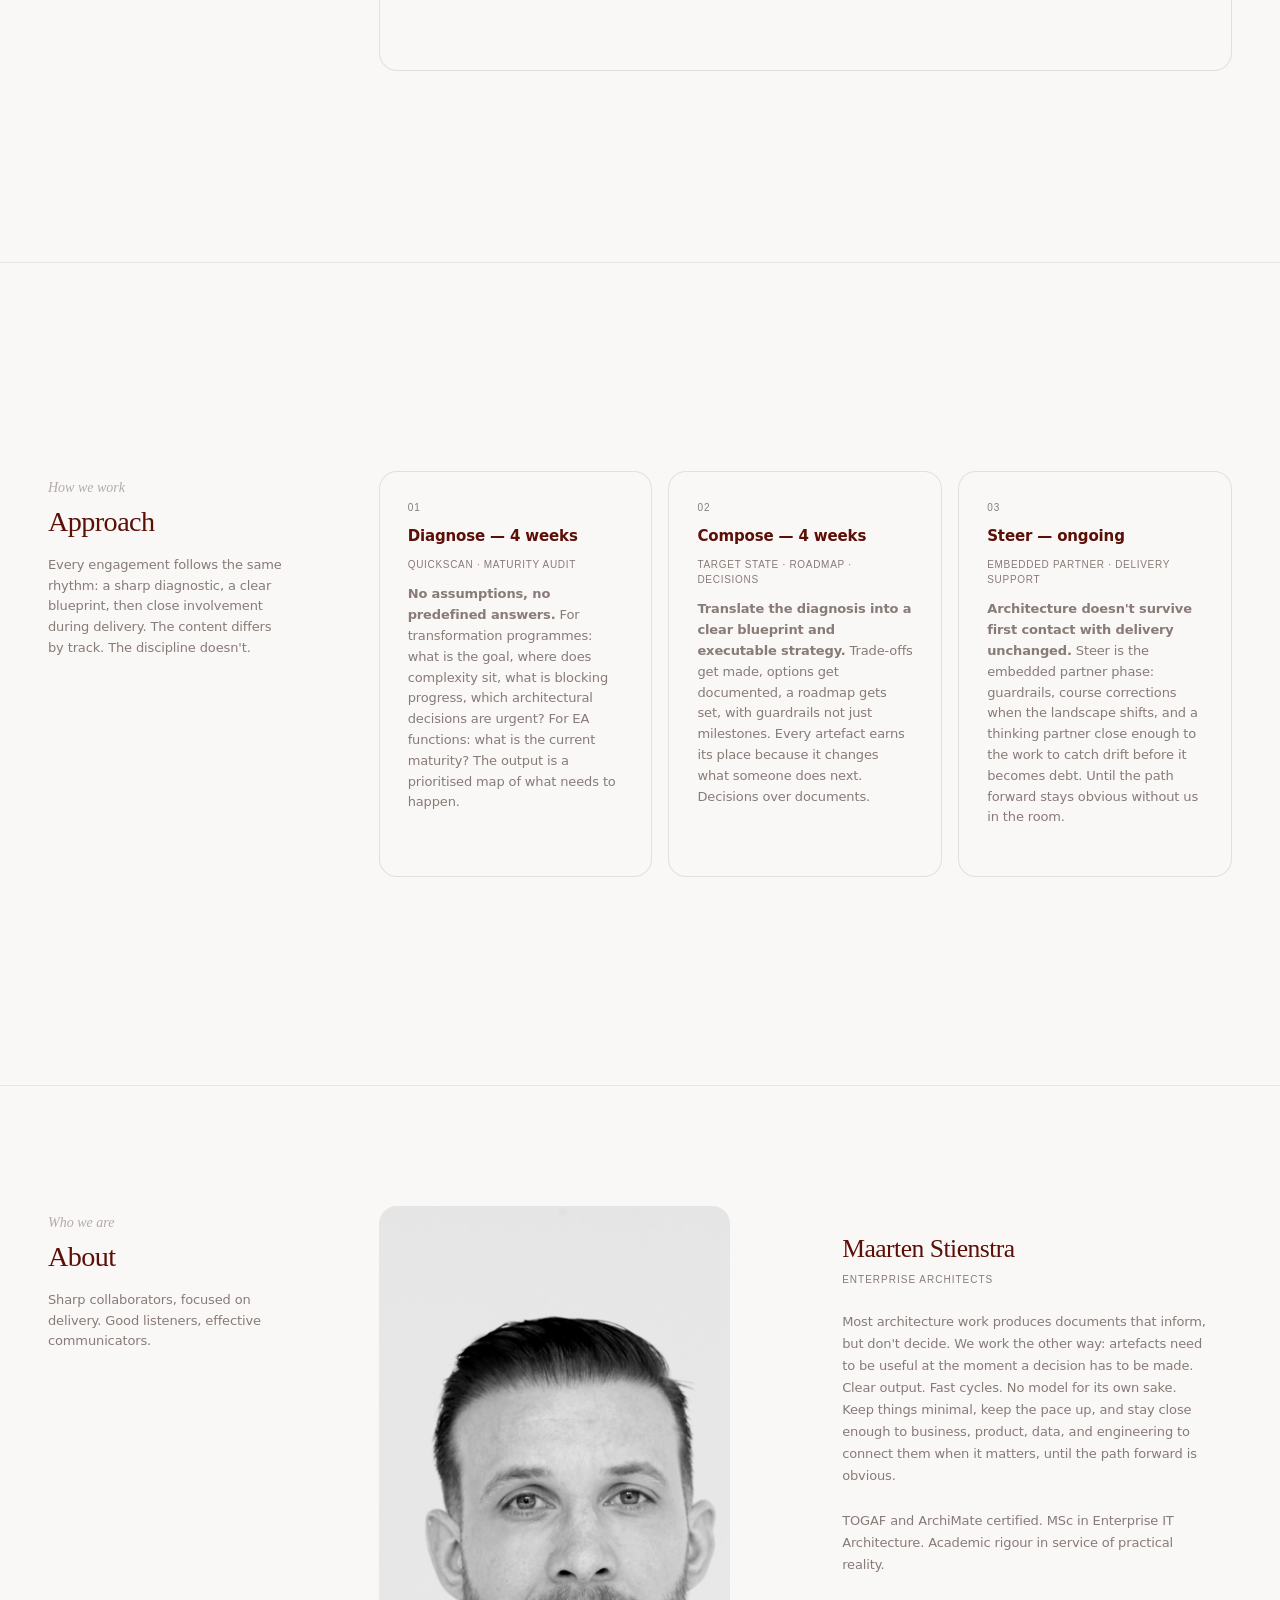
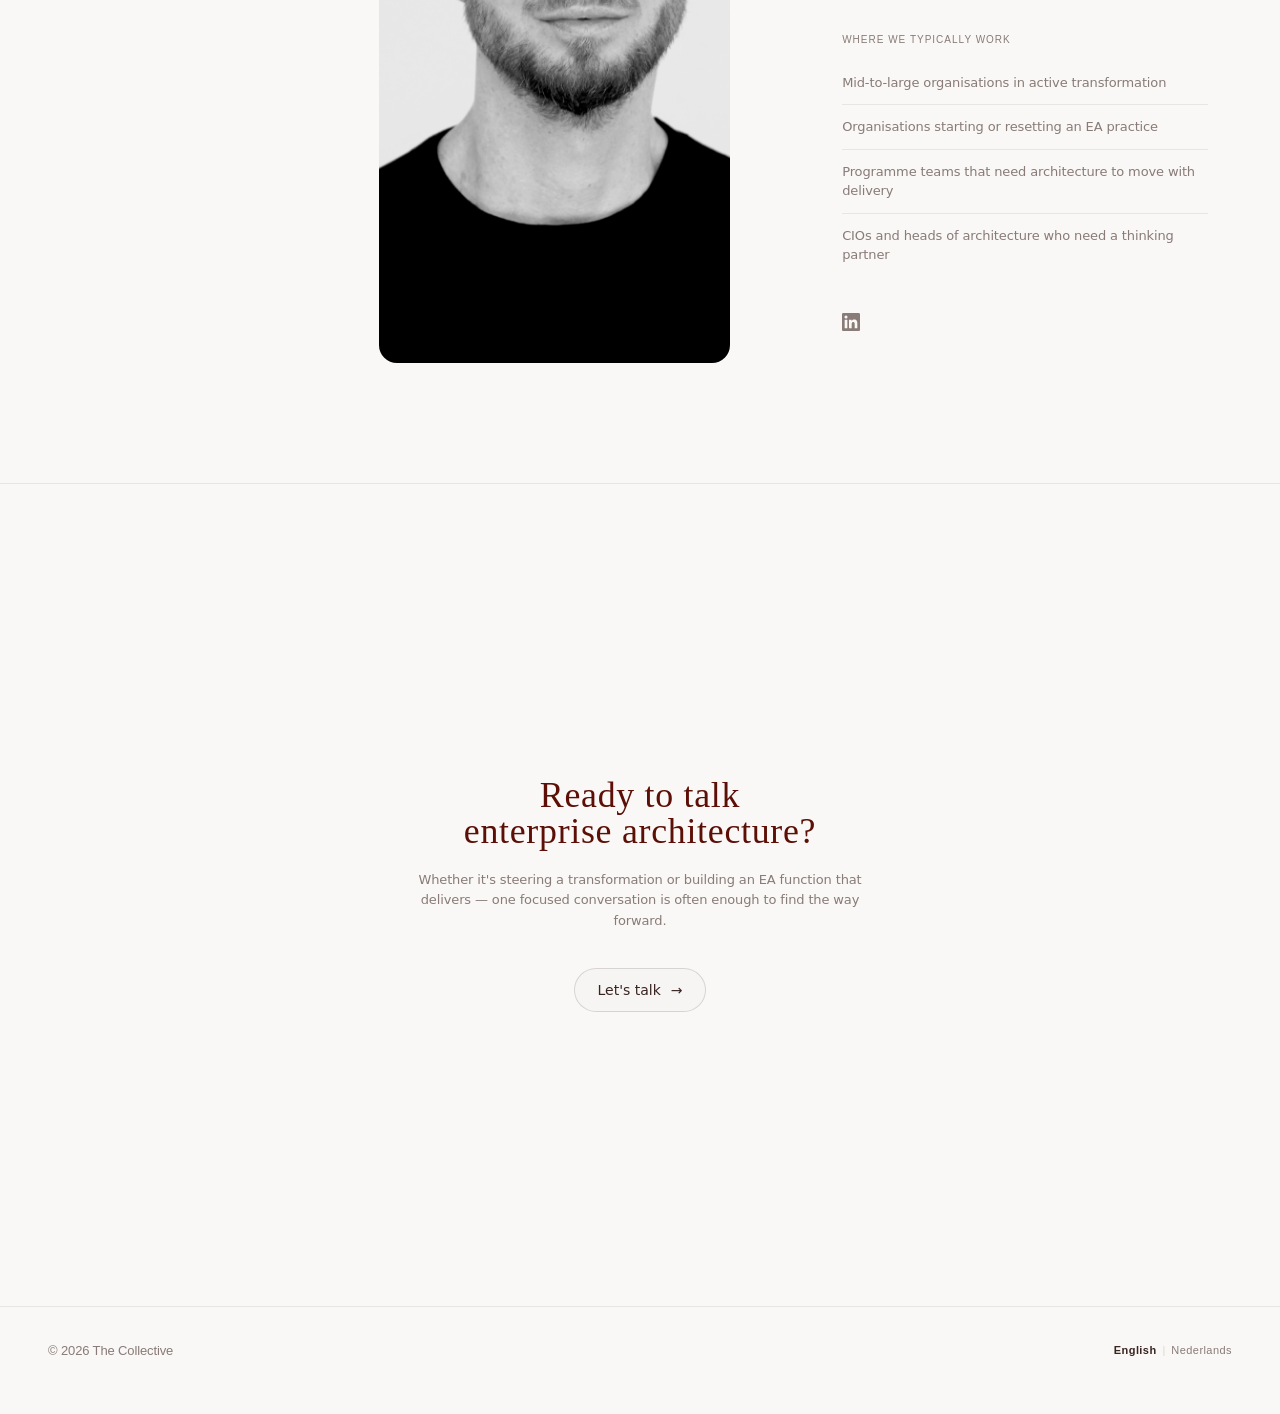
==== commit 0064268c: "Add interactive exploded-axonometric stack section to homepage Move the four-layer stack diagram (Pl" ====
--- a/index.html
+++ b/index.html
@@ -98,6 +98,9 @@
       </div>
     </section>
 
+    <!-- ── Exploded axonometric ── -->
+    <div class="axo-section" id="stack" data-inject-axo></div>
+
     <!-- ── Services ── -->
     <section id="diensten">
       <div class="wrap">
@@ -111,7 +114,7 @@
           <div class="two">
 
             <!-- Track 1 -->
-            <a class="track-card reveal" href="track-1.html" style="--reveal-delay: 120ms">
+            <a class="track-card reveal" href="#stack" style="--reveal-delay: 120ms">
               <div class="track-svg">
                 <svg viewBox="0 0 680 260" xmlns="http://www.w3.org/2000/svg">
                   <polygon points="387,103 340,76 293,103 293,157 340,184 387,157"
@@ -321,6 +324,8 @@
 
   <footer data-inject-footer></footer>
 
+  <script src="axo-geometry.js"></script>
+  <script src="axonometric.js"></script>
   <script src="main.js"></script>
   <script src="cymatics.js" defer></script>
 </body>
--- a/style.css
+++ b/style.css
@@ -1149,8 +1149,6 @@
 .panel > p + p  { margin-top: 16px; }
 .panel .list    { margin-top: 16px; }
 
-.page-intro .lede { max-width: 52ch; }
-
 /* ============================================================
    VALUE OF EA SECTION
    ============================================================ */
@@ -1499,114 +1497,43 @@
   }
 }
 
-/* ── Problem questions section (track pages) ────────────── */
-.problems-grid {
-  display: grid;
-  grid-template-columns: repeat(2, 1fr);
-  gap: 16px;
-  margin-top: 36px;
-}
-@media (max-width: 640px) {
-  .problems-grid { grid-template-columns: 1fr; }
-}
-.problem-card {
-  background: var(--bg);
-  border: 1px solid var(--line-mid);
-  border-radius: var(--radius);
-  padding: 22px 20px 20px;
-}
-.problem-q {
-  font-family: var(--serif);
-  font-style: italic;
-  font-size: 1rem;
-  font-weight: 400;
-  line-height: 1.45;
-  margin: 0 0 12px;
-  color: var(--text);
-}
-.problem-a {
-  font-size: .82rem;
-  color: var(--muted);
-  line-height: 1.65;
-  margin: 0;
-}
-
-
-/* ============================================================
-   TRACK PAGES — shared template
-   Both track pages inherit these rules. Only diagram-specific
-   CSS lives in the page's own <style> block.
-   ============================================================ */
-
-/* ── Page intro ─────────────────────────────────────────── */
-.page-intro {
-  padding: calc(var(--topbar-h) + 48px) 0 48px;
-  background: var(--bg);
-  /* No border-bottom: the next <section> provides its border-top */
-}
-.page-intro h1 { margin: 10px 0 16px; }
-.page-back {
-  font-family: var(--mono);
-  font-size: 10px;
-  letter-spacing: .08em;
-  text-transform: uppercase;
-  color: var(--muted);
-  display: inline-flex;
-  align-items: center;
-  gap: 6px;
-  margin-bottom: 24px;
-}
-.page-back:hover { color: var(--text); }
-
-/* ── Diagram section ────────────────────────────────────── */
-.viz-section {
-  padding: 40px 0;
-  border-top: 1px solid var(--line-soft);   /* single line, matches section border-top */
-}
-.viz-grid {
-  display: grid;
-  grid-template-columns: 1fr 1.6fr;
-  gap: 56px;
-  align-items: center;
-}
-@media (max-width: 900px) { .viz-grid { grid-template-columns: 1fr; gap: 32px; } }
-
-/* ── Item grids (layers on track-1 / capabilities on track-2) */
-.layer-grid, .cap-grid {
-  display: grid;
-  grid-template-columns: 1fr 1fr;
-  gap: 40px 72px;
-}
-@media (max-width: 900px) {
-  .layer-grid, .cap-grid { grid-template-columns: 1fr; }
-}
-.layer-row, .cap-row {
-  display: grid;
-  grid-template-columns: 100px 1fr;
-  gap: 0 20px;
-}
-@media (max-width: 600px) {
-  .layer-row, .cap-row { grid-template-columns: 1fr; gap: 6px 0; }
-}
-.layer-head, .cap-head { padding-top: 2px; }
-.layer-digit, .cap-digit {
-  font-family: var(--mono);
-  font-size: 10px;
-  letter-spacing: .06em;
-  color: rgba(0,0,0,.22);
-  margin: 0 0 4px;
-}
-.layer-name, .cap-name {
-  font-size: .95rem;
-  font-weight: 600;
-  margin: 0 0 3px;
-  color: var(--text);
-}
-.layer-body, .cap-body {
-  font-size: .88rem;
-  color: var(--muted);
-  margin: 0;
-  line-height: 1.55;
+/* ============================================================
+   EXPLODED AXONOMETRIC — "The stack" (homepage)
+   ============================================================ */
+.axo-section { padding: 120px 0; border-top: 1px solid var(--line-soft); }
+.axo-grid { display: grid; grid-template-columns: 0.55fr 1fr; gap: 88px; align-items: start; }
+@media (max-width: 900px) { .axo-grid { grid-template-columns: 1fr; gap: 40px; } }
+
+.axo-index { margin-top: 40px; border-top: 1px solid var(--line-soft); }
+.axo-row {
+  display: block; width: 100%; text-align: left;
+  background: none; border: none; border-bottom: 1px solid var(--line-soft);
+  cursor: pointer; padding: 22px 0; font: inherit; color: inherit;
+}
+.axo-row-top { display: flex; align-items: baseline; gap: 12px; }
+.axo-num {
+  font-family: var(--mono); font-size: 11px;
+  font-variant-numeric: tabular-nums; color: rgb(var(--base-rgb) / .28);
+}
+.axo-title { font-size: .95rem; color: var(--muted); transition: color .2s ease, font-weight .2s ease; }
+.axo-row.is-active .axo-title { color: var(--text); font-weight: 560; }
+
+.axo-desc { display: grid; grid-template-rows: 0fr; opacity: 0; transition: grid-template-rows .25s ease, opacity .2s ease; }
+.axo-row.is-active .axo-desc { grid-template-rows: 1fr; opacity: 1; }
+.axo-desc-inner { overflow: hidden; min-height: 0; }
+.axo-subtitle {
+  display: block; margin: 16px 0 6px;
+  font-family: var(--mono); font-size: 10px; letter-spacing: .06em; text-transform: uppercase;
+  color: rgb(var(--base-rgb) / .38);
+}
+.axo-text { display: block; font-size: .85rem; color: var(--muted); line-height: 1.6; padding-bottom: 10px; }
+
+.axo-drawing { width: 100%; }
+.axo-svg { width: 100%; height: auto; display: block; overflow: visible; color: var(--text); }
+.axo-svg [data-layer] { opacity: .35; transition: opacity .25s ease; }
+
+@media (prefers-reduced-motion: reduce) {
+  .axo-svg [data-layer], .axo-desc { transition: none; }
 }
 
 /* ============================================================
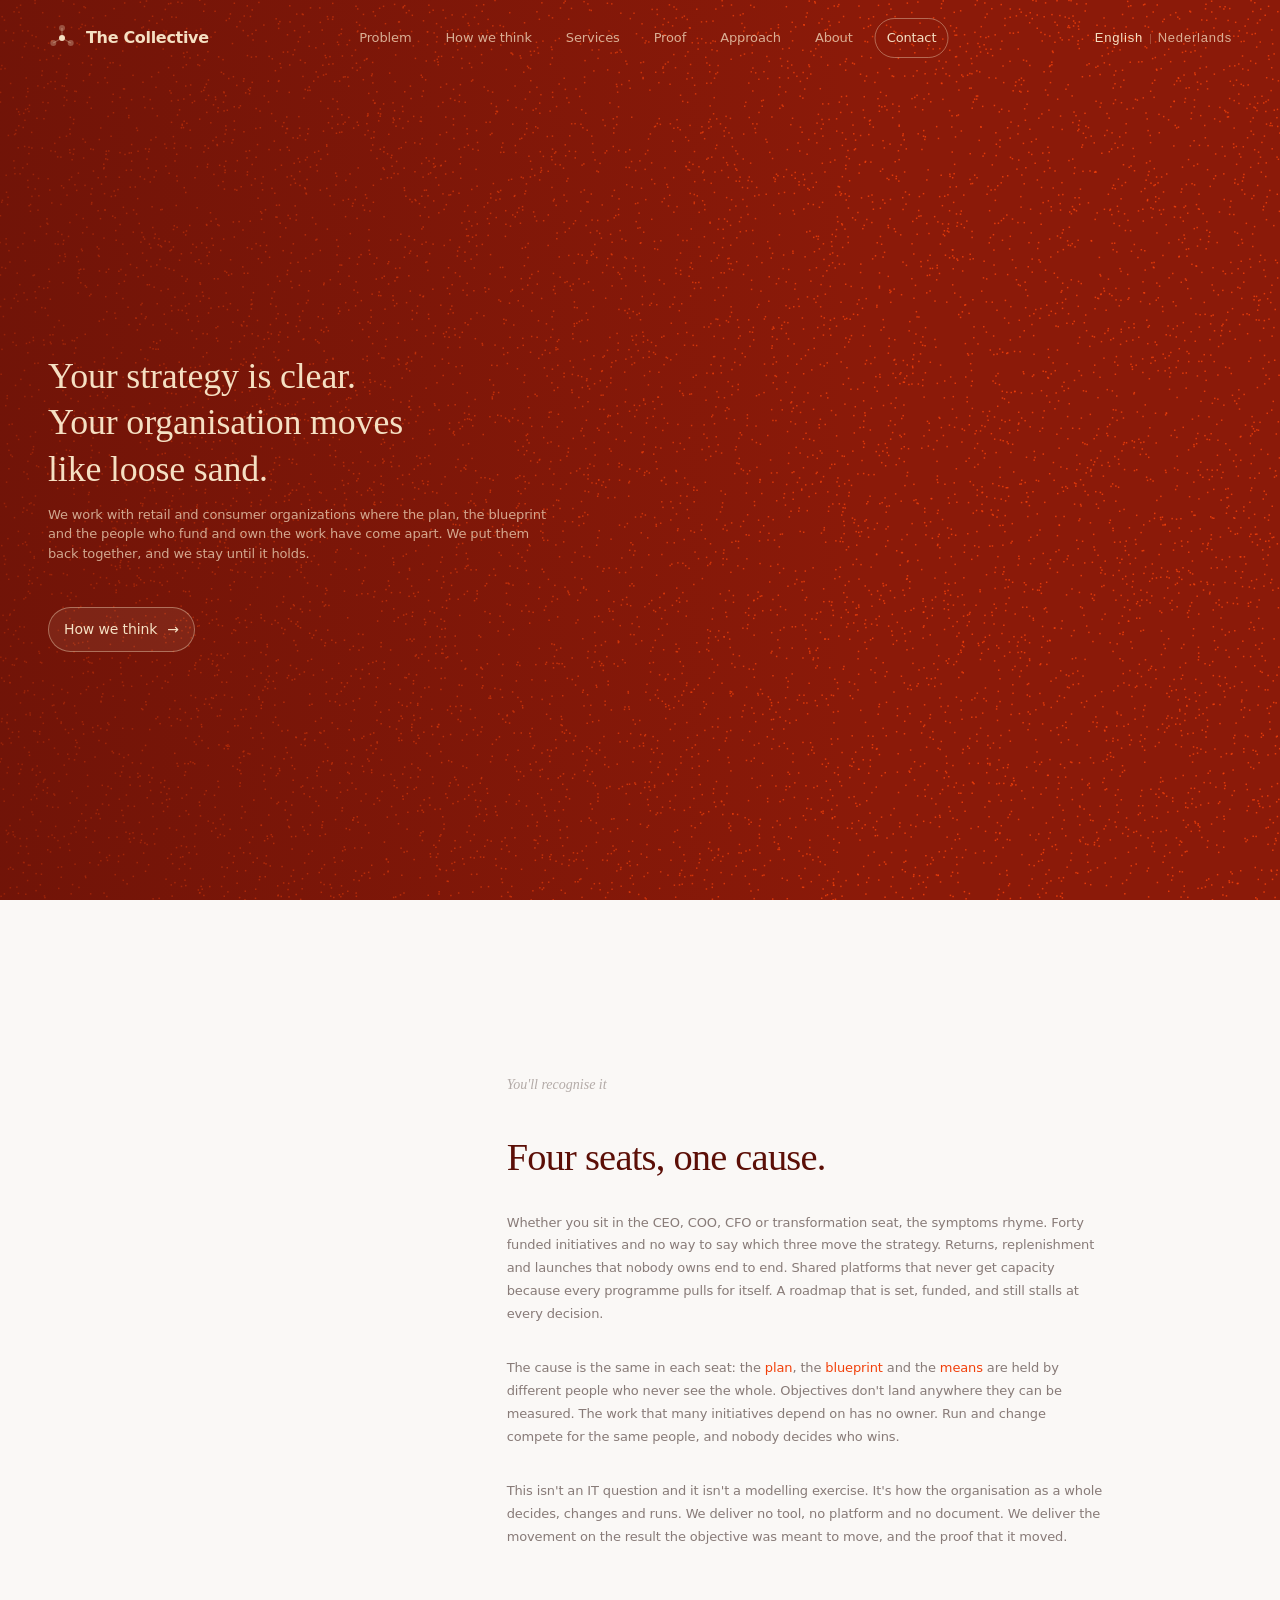
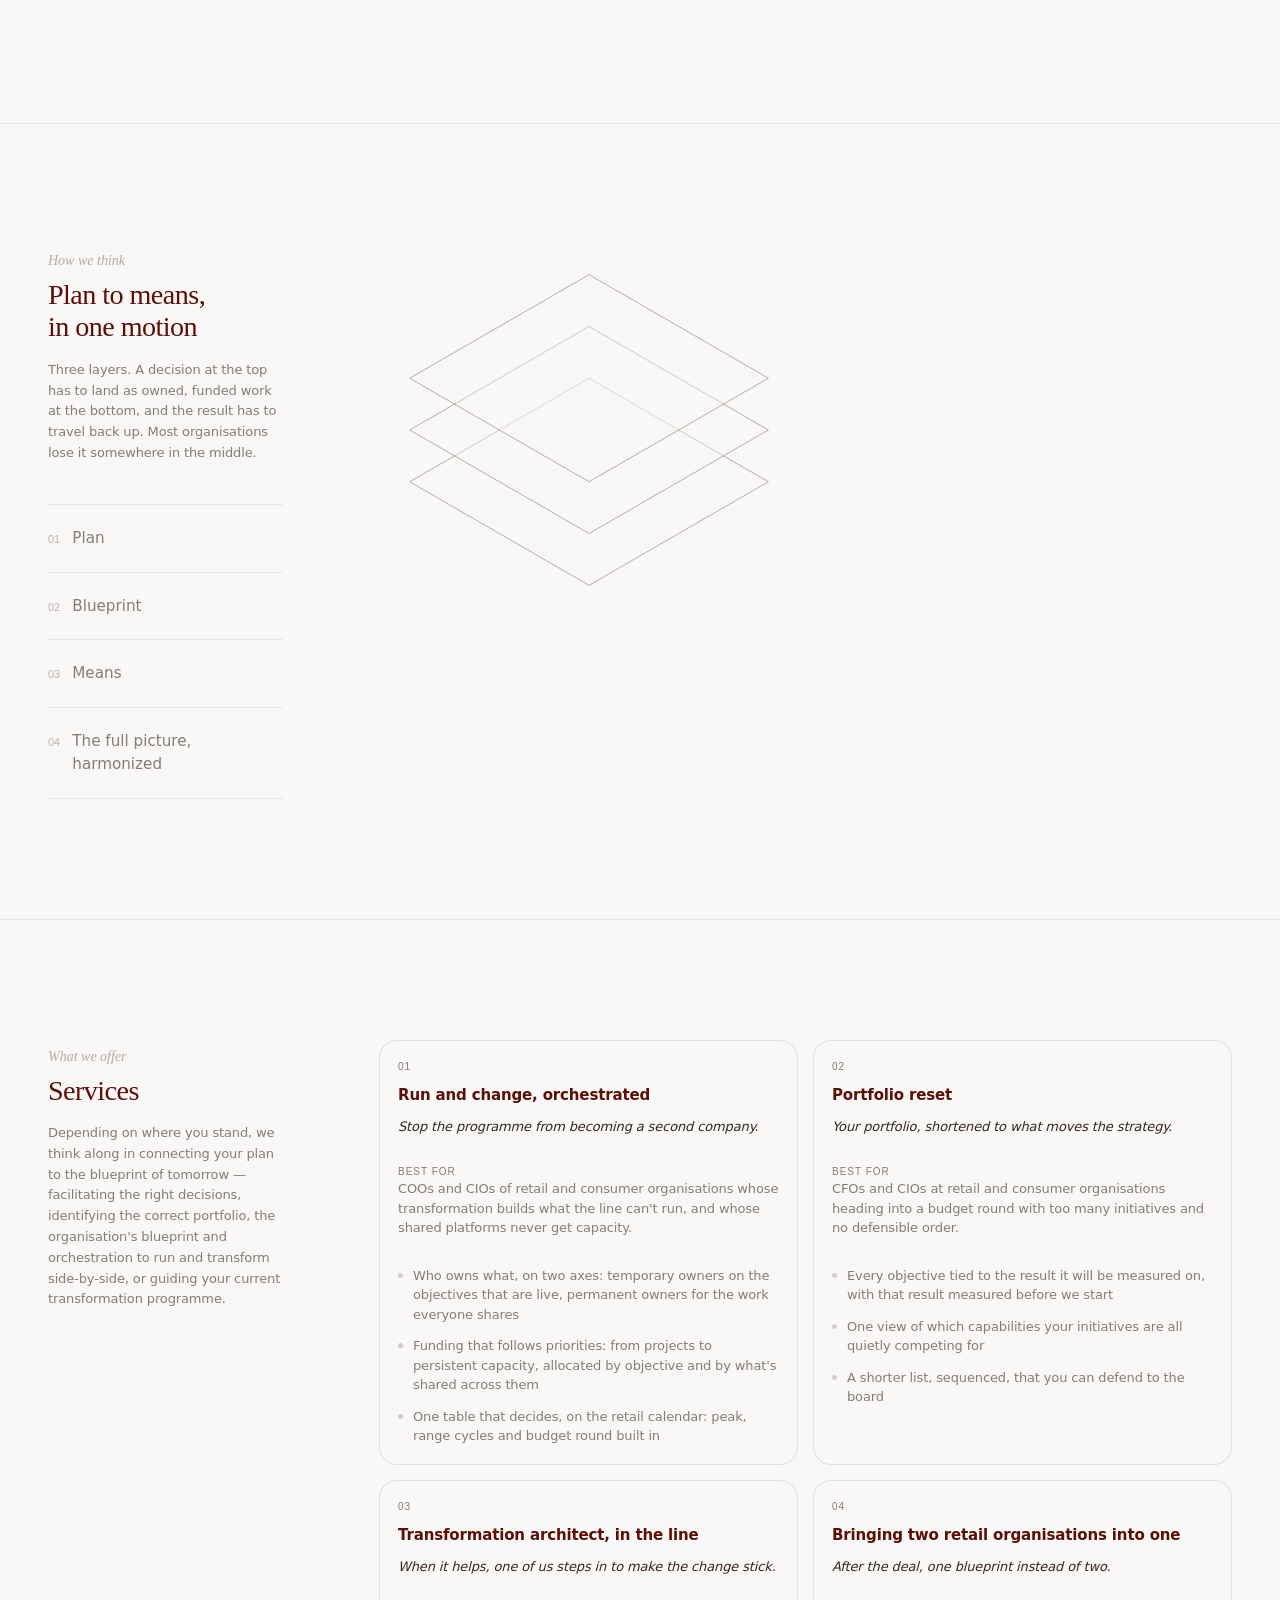
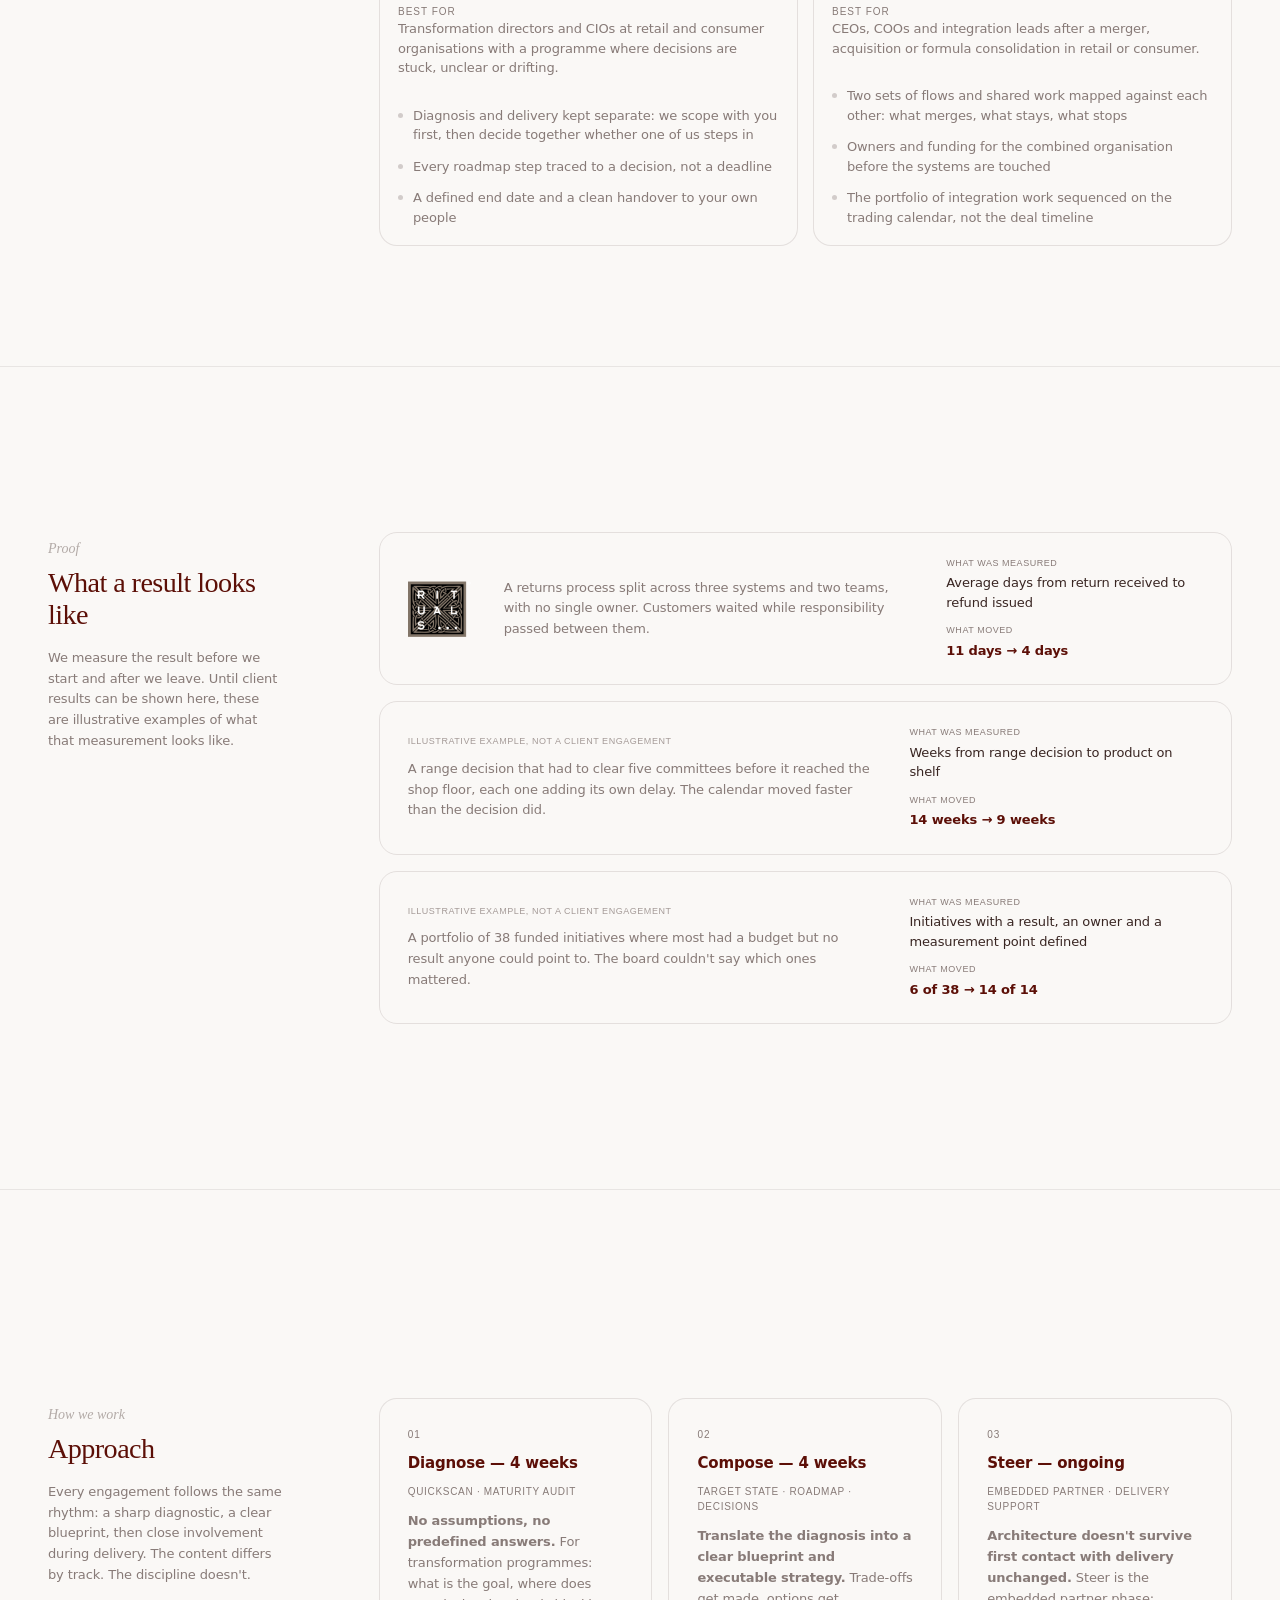
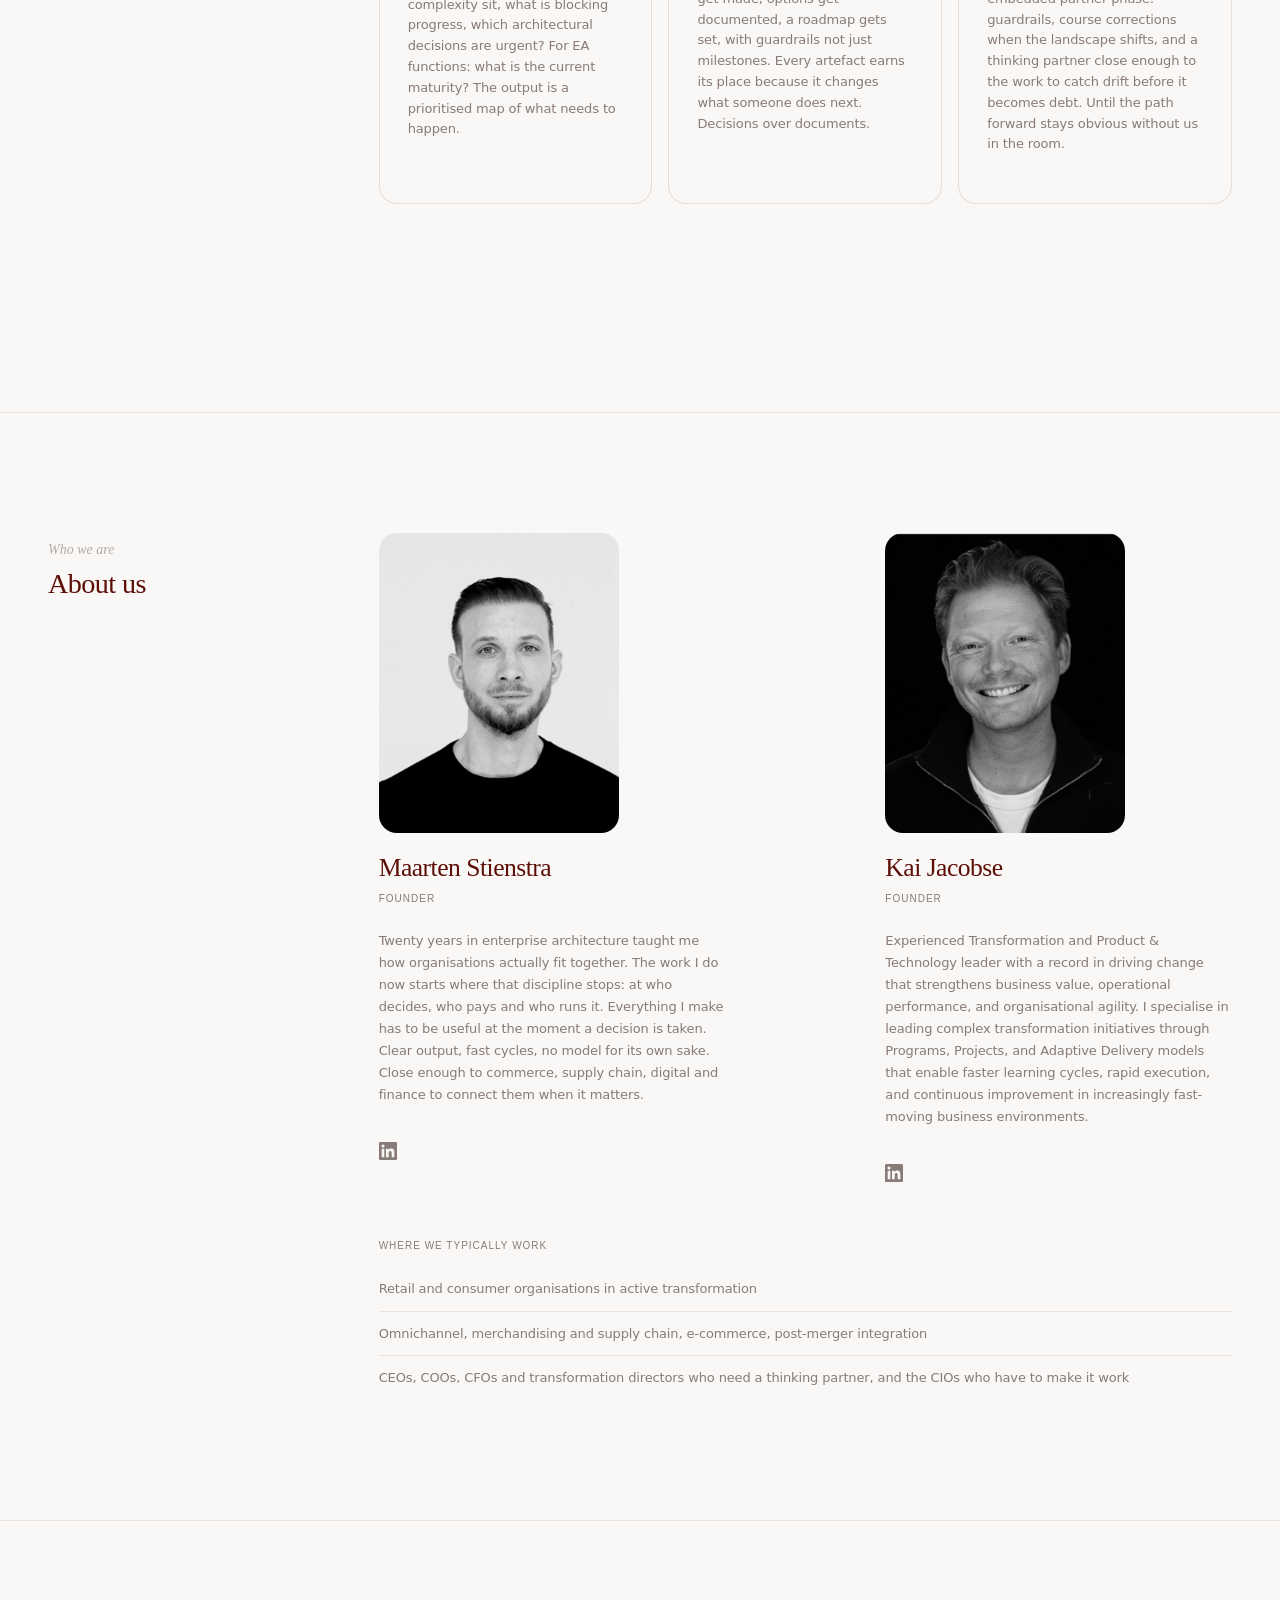
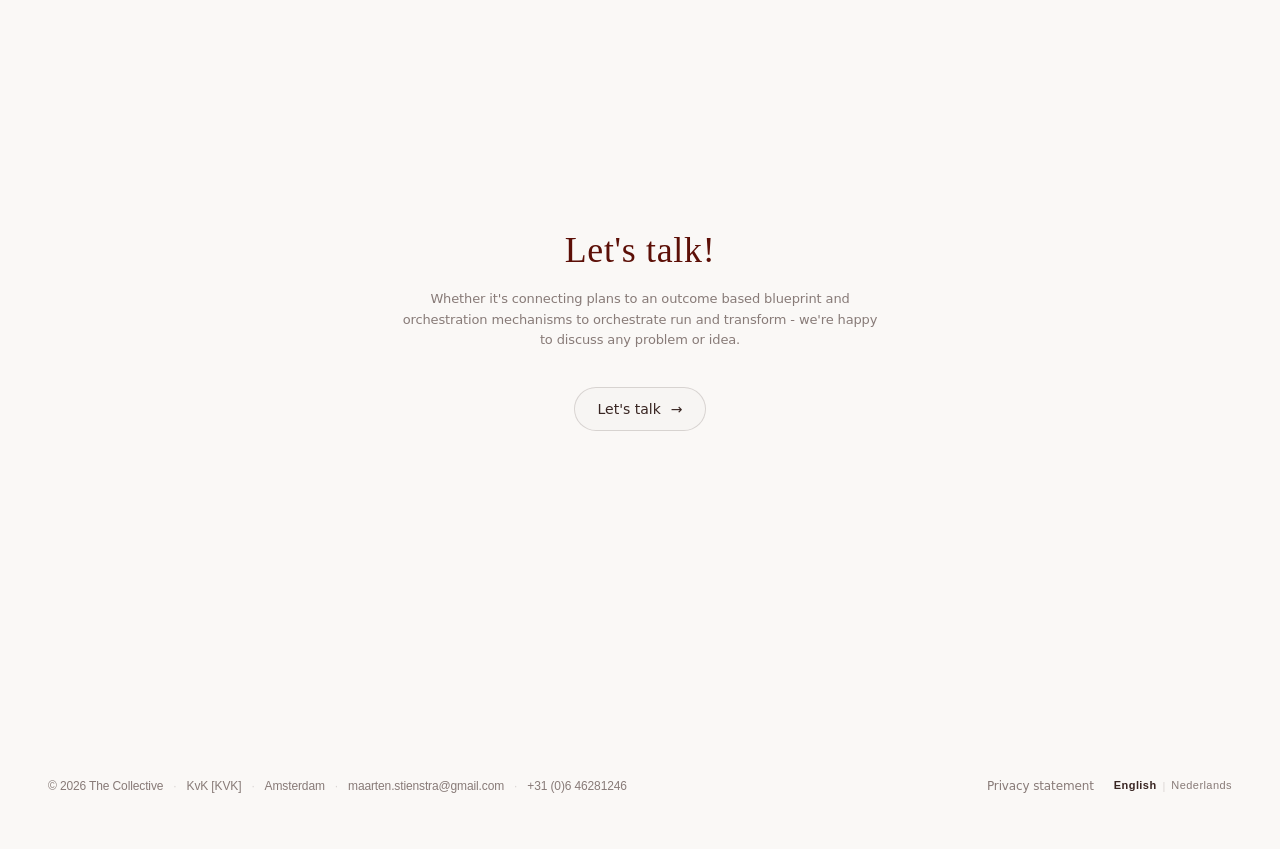
==== commit 56c2bd4d: "Rebuild homepage sections, restyle model diagram, fix nav and scroll bugs Reworks Problem, Services," ====
--- a/index.html
+++ b/index.html
@@ -3,11 +3,81 @@
 <head>
   <meta charset="utf-8" />
   <meta name="viewport" content="width=device-width, initial-scale=1" />
-  <title>Enterprise Architecture Consultancy | Focus &amp; Clarity</title>
-  <meta name="description" content="Enterprise Architecture consultancy: laser focus on the right decisions, with full visibility across the entire landscape. Strategy → executable architecture." />
+  <title>The Collective | Strategy that reaches the shop floor</title>
+  <meta name="description" content="For retail and consumer organisations whose strategy is clear but whose organisation isn't moving it. We connect the plan, the blueprint and the people who own and fund the work, so decisions add up and results can be measured." />
   <meta name="theme-color" id="theme-color-meta" content="#8b1a0a" />
+
+  <!-- NOTE: placeholder domain — replace once the production domain is known -->
+  <link rel="canonical" href="https://thecollective.nl/" />
+  <link rel="alternate" hreflang="en" href="https://thecollective.nl/" />
+  <link rel="alternate" hreflang="nl" href="https://thecollective.nl/" />
+  <link rel="alternate" hreflang="x-default" href="https://thecollective.nl/" />
+
   <link rel="stylesheet" href="style.css" />
   <script type="text/javascript" src="https://assets.calendly.com/assets/external/widget.js" async></script>
+
+  <script type="application/ld+json">
+  {
+    "@context": "https://schema.org",
+    "@graph": [
+      {
+        "@type": "Organization",
+        "@id": "https://thecollective.nl/#organization",
+        "name": "The Collective",
+        "url": "https://thecollective.nl/",
+        "logo": "https://thecollective.nl/logo.png",
+        "founder": [
+          { "@type": "Person", "name": "Maarten Stienstra", "jobTitle": "Transformation architect" }
+        ],
+        "address": {
+          "@type": "PostalAddress",
+          "addressLocality": "Amsterdam",
+          "addressCountry": "NL"
+        },
+        "contactPoint": [
+          {
+            "@type": "ContactPoint",
+            "contactType": "sales",
+            "email": "maarten.stienstra@gmail.com",
+            "telephone": "+31646281246",
+            "areaServed": ["NL", "EU"]
+          }
+        ],
+        "sameAs": [
+          "https://www.linkedin.com/in/maarten-stienstra-81b10467/"
+        ]
+      },
+      {
+        "@type": "Service",
+        "name": "Run and change, orchestrated",
+        "description": "Two owners on every shared piece of work, funding that follows priorities instead of projects, and one table that allocates capacity by objective and by what's shared, on the retail calendar.",
+        "provider": { "@id": "https://thecollective.nl/#organization" },
+        "areaServed": ["Netherlands", "Europe"]
+      },
+      {
+        "@type": "Service",
+        "name": "Portfolio reset",
+        "description": "Every objective tied to a measurable result, a single view of which capabilities your initiatives compete for, and a shorter, sequenced list you can defend to the board.",
+        "provider": { "@id": "https://thecollective.nl/#organization" },
+        "areaServed": ["Netherlands", "Europe"]
+      },
+      {
+        "@type": "Service",
+        "name": "Transformation architect, in the line",
+        "description": "An embedded partner for a stalled programme: diagnosis and delivery kept separate, every roadmap step traced to a decision, a defined end date and a clean handover.",
+        "provider": { "@id": "https://thecollective.nl/#organization" },
+        "areaServed": ["Netherlands", "Europe"]
+      },
+      {
+        "@type": "Service",
+        "name": "Bringing two retail organisations into one",
+        "description": "Post-merger integration: flows and shared work mapped against each other, owners and funding set before systems are touched, and the integration portfolio sequenced on the trading calendar.",
+        "provider": { "@id": "https://thecollective.nl/#organization" },
+        "areaServed": ["Netherlands", "Europe"]
+      }
+    ]
+  }
+  </script>
 </head>
 
 <body>
@@ -36,27 +106,37 @@
 
         <nav aria-label="Primary navigation" id="mainnav">
           <div class="nav-indicator" id="navIndicator" aria-hidden="true"></div>
-          <a href="#waarde"  data-section="waarde"   data-i18n="nav-value">Value</a>
+          <a href="#problem"  data-section="problem"  data-i18n="nav-problem">Problem</a>
+          <a href="#stack"    data-section="stack"    data-i18n="nav-howwethink">How we think</a>
           <a href="#diensten" data-section="diensten" data-i18n="nav-services">Services</a>
-          <a href="#aanpak"  data-section="aanpak"   data-i18n="nav-approach">Approach</a>
-          <a href="#over"    data-section="over"      data-i18n="nav-about">About</a>
-          <a href="#contact" data-section="contact"   data-i18n="nav-contact">Contact</a>
+          <a href="#proof"    data-section="proof"    data-i18n="nav-proof">Proof</a>
+          <a href="#aanpak"   data-section="aanpak"   data-i18n="nav-approach">Approach</a>
+          <a href="#over"     data-section="over"     data-i18n="nav-about">About</a>
+          <a href="#contact"  data-section="contact"  data-i18n="nav-contact">Contact</a>
         </nav>
+
+        <div class="lang-toggle lang-toggle--header">
+          <button class="lang-btn active" data-lang-btn="en">English</button>
+          <span class="lang-sep" aria-hidden="true">|</span>
+          <button class="lang-btn" data-lang-btn="nl">Nederlands</button>
+        </div>
       </div>
     </div>
   </div>
 
   <!-- Mobile full-screen overlay -->
   <div class="mobile-overlay" id="mobileOverlay" aria-hidden="true">
-    <a href="#waarde"   data-i18n="nav-value">Value</a>
+    <a href="#problem"  data-i18n="nav-problem">Problem</a>
+    <a href="#stack"    data-i18n="nav-howwethink">How we think</a>
     <a href="#diensten" data-i18n="nav-services">Services</a>
+    <a href="#proof"    data-i18n="nav-proof">Proof</a>
     <a href="#aanpak"   data-i18n="nav-approach">Approach</a>
     <a href="#over"     data-i18n="nav-about">About</a>
     <a href="#contact"  data-i18n="nav-contact">Contact</a>
     <div class="lang-toggle lang-toggle--mobile">
-      <button class="lang-btn active" data-lang-btn="en">EN</button>
+      <button class="lang-btn active" data-lang-btn="en">English</button>
       <span class="lang-sep" aria-hidden="true">|</span>
-      <button class="lang-btn" data-lang-btn="nl">NL</button>
+      <button class="lang-btn" data-lang-btn="nl">Nederlands</button>
     </div>
   </div>
 
@@ -68,11 +148,11 @@
       <div class="wrap">
         <div class="hero-grid">
           <div class="hero-left">
-            <h1 class="reveal" style="--reveal-delay: 0ms" data-i18n="hero-h1">The enterprise of tomorrow<br>is intelligent, agentic,<br>and built to change.</h1>
-            <p class="lede reveal" style="--reveal-delay: 120ms" data-i18n="hero-lede">We bring coherence to complex organisations,<br>so your strategy becomes something you can build and deliver.</p>
-            <div class="cta-row reveal" style="--reveal-delay: 240ms">
-              <a class="btn" href="#diensten">
-                <span data-i18n="hero-cta">View services</span>
+            <h1 class="reveal" style="--reveal-delay: 0ms" data-i18n="hero-h1">Your strategy is clear.<br>Your organisation moves<br>like loose sand.</h1>
+            <p class="lede reveal" style="--reveal-delay: 0ms" data-i18n="hero-lede">We work with organizations where the plan, the blueprint and the people who fund and own the work have come apart. We put them back together, and we stay until it holds.</p>
+            <div class="cta-row reveal" style="--reveal-delay: 300ms">
+              <a class="btn" href="#stack">
+                <span data-i18n="hero-cta-secondary">How we think</span>
                 <span aria-hidden="true">→</span>
               </a>
             </div>
@@ -81,18 +161,17 @@
       </div>
     </header>
 
-    <!-- ── Value ── -->
-    <section id="waarde">
+    <!-- ── Problem ── -->
+    <section id="problem">
       <div class="wrap">
         <div class="section-3col waarde-layout">
           <div></div>
           <div class="waarde-body">
-            <p class="section-eyebrow reveal" style="--reveal-delay: 0ms" data-i18n="value-eyebrow">Why The Collective</p>
-            <h2 class="waarde-heading reveal" style="--reveal-delay: 120ms" data-i18n="value-h2">Every coherent organisation is held together by architecture most people never see. Most struggling ones show what happens when it isn't there.</h2>
-            <p class="waarde-text reveal" style="--reveal-delay: 240ms" data-i18n="value-text1">Too many initiatives, too little focus. An IT landscape that tangles as the organisation grows. Strategy that doesn't reach delivery. Delivery that drifts without strategy. Reasonable local decisions that don't add up globally.</p>
-            <p class="waarde-text reveal" style="--reveal-delay: 360ms" data-i18n="value-text2">The need isn't more technology, talent, or effort. It's <strong>coherence</strong> — decisions that add up instead of cancelling out. That's the work of enterprise architecture.</p>
-            <p class="waarde-text reveal" style="--reveal-delay: 480ms" data-i18n="value-text3">Architecture sits close enough to strategy to shape decisions, and close enough to delivery to govern what gets built. Its job is to keep dependencies between strategy, capabilities, data, applications, and technology visible enough that the organisation can change deliberately, not discover its constraints too late. A discipline, not a document.</p>
-            <p class="waarde-text reveal" style="--reveal-delay: 600ms" data-i18n="value-text4">It shows up in two ways. <strong>Transformations need architecture to steer them.</strong> <strong>An architecture function needs to deliver decisions, not artefacts.</strong> Where you start depends on where you are.</p>
+            <p class="section-eyebrow reveal" style="--reveal-delay: 0ms" data-i18n="problem-eyebrow">You'll recognise it</p>
+            <h2 class="waarde-heading reveal" style="--reveal-delay: 0ms" data-i18n="problem-h2">Four seats, one cause.</h2>
+            <p class="waarde-text reveal" style="--reveal-delay: 0ms" data-i18n="problem-p1">Whether you sit in the CEO, COO, CFO or transformation seat, the symptoms rhyme. Forty funded initiatives and no way to say which three move the strategy. Returns, replenishment and launches that nobody owns end to end. Shared platforms that never get capacity because every programme pulls for itself. A roadmap that is set, funded, and still stalls at every decision.</p>
+            <p class="waarde-text reveal" style="--reveal-delay: 300ms" data-i18n="problem-p2">The cause is the same in each seat: the <em class="accent">plan</em>, the <em class="accent">blueprint</em> and the <em class="accent">means</em> are held by different people who never see the whole. Objectives don't land anywhere they can be measured. The work that many initiatives depend on has no owner. Run and change compete for the same people, and nobody decides who wins.</p>
+            <p class="waarde-text reveal" style="--reveal-delay: 450ms" data-i18n="problem-p3">This isn't an IT question and it isn't a modelling exercise. It's how the organisation as a whole decides, changes and runs. We deliver no tool, no platform and no document. We deliver the movement on the result the objective was meant to move, and the proof that it moved.</p>
           </div>
         </div>
       </div>
@@ -105,56 +184,123 @@
     <section id="diensten">
       <div class="wrap">
         <div class="section-3col">
-          <div class="section-label reveal" style="--reveal-delay: 0ms">
-            <p class="section-eyebrow" data-i18n="services-eyebrow">What I offer</p>
-            <h2 data-i18n="services-h2">Services</h2>
-            <p class="sub" data-i18n="services-sub">Architecture for organisations with complex transformations.</p>
-          </div>
-
-          <div class="two">
-
-            <!-- Track 1 -->
-            <a class="track-card reveal" href="#stack" style="--reveal-delay: 120ms">
-              <div class="track-svg">
-                <svg viewBox="0 0 680 260" xmlns="http://www.w3.org/2000/svg">
-                  <polygon points="387,103 340,76 293,103 293,157 340,184 387,157"
-                    fill="none" stroke="currentColor" stroke-opacity=".1" stroke-width="1"
-                    class="ld-ring" style="animation-delay:2.8s; stroke-dasharray:324; stroke-dashoffset:324"/>
-                  <line x1="340" y1="130" x2="387" y2="103" class="ld" style="animation-delay:.1s"  stroke="currentColor" stroke-opacity=".22" stroke-width="1.2" fill="none"/>
-                  <line x1="340" y1="130" x2="340" y2="76"  class="ld" style="animation-delay:.5s"  stroke="currentColor" stroke-opacity=".22" stroke-width="1.2" fill="none"/>
-                  <line x1="340" y1="130" x2="293" y2="103" class="ld" style="animation-delay:.9s"  stroke="currentColor" stroke-opacity=".22" stroke-width="1.2" fill="none"/>
-                  <line x1="340" y1="130" x2="293" y2="157" class="ld" style="animation-delay:1.3s" stroke="currentColor" stroke-opacity=".22" stroke-width="1.2" fill="none"/>
-                  <line x1="340" y1="130" x2="340" y2="184" class="ld" style="animation-delay:1.7s" stroke="currentColor" stroke-opacity=".22" stroke-width="1.2" fill="none"/>
-                  <line x1="340" y1="130" x2="387" y2="157" class="ld" style="animation-delay:2.1s" stroke="currentColor" stroke-opacity=".22" stroke-width="1.2" fill="none"/>
-                  <circle cx="387" cy="103" r="3" class="da" style="animation-delay:.65s"  fill="currentColor" fill-opacity=".45"/>
-                  <circle cx="340" cy="76"  r="3" class="da" style="animation-delay:1.05s" fill="currentColor" fill-opacity=".45"/>
-                  <circle cx="293" cy="103" r="3" class="da" style="animation-delay:1.45s" fill="currentColor" fill-opacity=".45"/>
-                  <circle cx="293" cy="157" r="3" class="da" style="animation-delay:1.85s" fill="currentColor" fill-opacity=".45"/>
-                  <circle cx="340" cy="184" r="3" class="da" style="animation-delay:2.25s" fill="currentColor" fill-opacity=".45"/>
-                  <circle cx="387" cy="157" r="3" class="da" style="animation-delay:2.65s" fill="currentColor" fill-opacity=".45"/>
-                  <circle cx="340" cy="130" r="3" class="da" style="animation-delay:3.0s"  fill="currentColor" fill-opacity=".8"/>
-                </svg>
-              </div>
-              <div class="track-body">
-                <div class="track-main">
-                  <h3 data-i18n="track1-h3">Architecture for Transformation</h3>
-                  <p data-i18n="track1-p">Your transformation needs a spine: from strategy through capabilities, data, applications, and technology. Architecture that connects layers and enables decisions.</p>
-                  <button class="track-show-more" aria-expanded="false" data-i18n="track-showmore">Show more</button>
-                  <p class="track-fit-line" data-i18n="track1-fitline">Best for: Organisations mid-transformation where decisions are stuck, unclear, or drifting</p>
-                </div>
-                <div class="track-expand-wrap">
-                  <div class="track-expand">
-                    <ul class="track-deliver">
-                      <li><span class="bullet" aria-hidden="true"></span><span data-i18n="track1-li1">A clear map of where complexity sits and which decisions are urgent</span></li>
-                      <li><span class="bullet" aria-hidden="true"></span><span data-i18n="track1-li2">A layered target architecture that's built to last and executable</span></li>
-                      <li><span class="bullet" aria-hidden="true"></span><span data-i18n="track1-li3">A sequenced roadmap where every step traces to a decision, not a deadline</span></li>
-                      <li><span class="bullet" aria-hidden="true"></span><span data-i18n="track1-li4">Embedded guidance until the path forward stays obvious without me</span></li>
-                    </ul>
-
-                  </div>
-                </div>
-              </div>
-            </a>
+          <div class="section-label">
+            <p class="section-eyebrow reveal" style="--reveal-delay: 0ms" data-i18n="services-eyebrow">What we offer</p>
+            <h2 class="reveal" style="--reveal-delay: 0ms" data-i18n="services-h2">Services</h2>
+            <p class="sub reveal" style="--reveal-delay: 0ms" data-i18n="landing-text">Depending on where you stand, we think along in connecting your plan to the blueprint of tomorrow — facilitating the right decisions, identifying the correct portfolio, the organisation's blueprint and orchestration to run and transform side-by-side, or guiding your current transformation programme.</p>
+          </div>
+
+          <div>
+            <div class="cards">
+
+              <!-- Card 01 — flagship -->
+              <div class="card card--featured reveal" style="--reveal-delay: 300ms">
+                <p class="phase-label">01</p>
+                <h3 data-i18n="card1-title">Run and change, orchestrated</h3>
+                <p class="card-tagline" data-i18n="card1-tagline">Stop the programme from becoming a second company.</p>
+                <p class="card-eyebrow" data-i18n="card-bestfor-label">Best for</p>
+                <p class="card-bestfor" data-i18n="card1-bestfor">COOs and CIOs of retail and consumer organisations whose transformation builds what the line can't run, and whose shared platforms never get capacity.</p>
+                <ul class="list">
+                  <li><span class="bullet" aria-hidden="true"></span><span data-i18n="card1-li1">Who owns what, on two axes: temporary owners on the objectives that are live, permanent owners for the work everyone shares</span></li>
+                  <li><span class="bullet" aria-hidden="true"></span><span data-i18n="card1-li2">Funding that follows priorities: from projects to persistent capacity, allocated by objective and by what's shared across them</span></li>
+                  <li><span class="bullet" aria-hidden="true"></span><span data-i18n="card1-li3">One table that decides, on the retail calendar: peak, range cycles and budget round built in</span></li>
+                </ul>
+              </div>
+
+              <!-- Card 02 -->
+              <div class="card reveal" style="--reveal-delay: 450ms">
+                <p class="phase-label">02</p>
+                <h3 data-i18n="card2-title">Portfolio reset</h3>
+                <p class="card-tagline" data-i18n="card2-tagline">Your portfolio, shortened to what moves the strategy.</p>
+                <p class="card-eyebrow" data-i18n="card-bestfor-label">Best for</p>
+                <p class="card-bestfor" data-i18n="card2-bestfor">CFOs and CIOs heading into a budget round with too many initiatives and no defensible order.</p>
+                <ul class="list">
+                  <li><span class="bullet" aria-hidden="true"></span><span data-i18n="card2-li1">Every objective tied to the result it will be measured on, with that result measured before we start</span></li>
+                  <li><span class="bullet" aria-hidden="true"></span><span data-i18n="card2-li2">One view of which capabilities your initiatives are all quietly competing for</span></li>
+                  <li><span class="bullet" aria-hidden="true"></span><span data-i18n="card2-li3">A shorter list, sequenced, that you can defend to the board</span></li>
+                </ul>
+              </div>
+
+              <!-- Card 03 -->
+              <div class="card reveal" style="--reveal-delay: 600ms">
+                <p class="phase-label">03</p>
+                <h3 data-i18n="card3-title">Transformation architect, in the line</h3>
+                <p class="card-tagline" data-i18n="card3-tagline">When it helps, one of us steps in to make the change stick.</p>
+                <p class="card-eyebrow" data-i18n="card-bestfor-label">Best for</p>
+                <p class="card-bestfor" data-i18n="card3-bestfor">Transformation directors and CIOs with a programme where decisions are stuck, unclear or drifting.</p>
+                <ul class="list">
+                  <li><span class="bullet" aria-hidden="true"></span><span data-i18n="card3-li1">Diagnosis and delivery kept separate: we scope with you first, then decide together whether one of us steps in</span></li>
+                  <li><span class="bullet" aria-hidden="true"></span><span data-i18n="card3-li2">Every roadmap step traced to a decision, not a deadline</span></li>
+                  <li><span class="bullet" aria-hidden="true"></span><span data-i18n="card3-li3">A defined end date and a clean handover to your own people</span></li>
+                </ul>
+              </div>
+
+              <!-- Card 04 -->
+              <div class="card reveal" style="--reveal-delay: 750ms">
+                <p class="phase-label">04</p>
+                <h3 data-i18n="card4-title">Bringing two retail organisations into one</h3>
+                <p class="card-tagline" data-i18n="card4-tagline">After the deal, one blueprint instead of two.</p>
+                <p class="card-eyebrow" data-i18n="card-bestfor-label">Best for</p>
+                <p class="card-bestfor" data-i18n="card4-bestfor">CEOs, COOs and integration leads after a merger, acquisition or formula consolidation in retail or consumer.</p>
+                <ul class="list">
+                  <li><span class="bullet" aria-hidden="true"></span><span data-i18n="card4-li1">Two sets of flows and shared work mapped against each other: what merges, what stays, what stops</span></li>
+                  <li><span class="bullet" aria-hidden="true"></span><span data-i18n="card4-li2">Owners and funding for the combined organisation before the systems are touched</span></li>
+                  <li><span class="bullet" aria-hidden="true"></span><span data-i18n="card4-li3">The portfolio of integration work sequenced on the trading calendar, not the deal timeline</span></li>
+                </ul>
+              </div>
+
+            </div>
+          </div>
+        </div>
+      </div>
+    </section>
+
+    <!-- ── Proof ── -->
+    <section id="proof">
+      <div class="wrap">
+        <div class="section-3col">
+          <div class="section-label">
+            <p class="section-eyebrow reveal" style="--reveal-delay: 0ms" data-i18n="proof-eyebrow">Proof</p>
+            <h2 class="reveal" style="--reveal-delay: 0ms" data-i18n="proof-h2">What a result looks like</h2>
+            <p class="sub reveal" style="--reveal-delay: 0ms" data-i18n="proof-intro">We measure the result before we start and after we leave. Until client results can be shown here, these are illustrative examples of what that measurement looks like.</p>
+          </div>
+
+          <div>
+            <div class="proof-grid">
+              <!-- Real case: Rituals — no "illustrative" disclaimer -->
+              <div class="proof-block reveal" style="--reveal-delay: 300ms">
+                <img class="proof-logo" src="rituals-logo.png" width="64" height="64" alt="Rituals" loading="lazy">
+                <div class="proof-main">
+                  <p class="proof-situation" data-i18n="proof1-situation">A returns process split across three systems and two teams, with no single owner. Customers waited while responsibility passed between them.</p>
+                </div>
+                <div class="proof-metrics">
+                  <p class="proof-metric"><span class="proof-metric-label" data-i18n="proof-measured-label">What was measured</span><span data-i18n="proof1-measured">Average days from return received to refund issued</span></p>
+                  <p class="proof-metric proof-metric--moved"><span class="proof-metric-label" data-i18n="proof-moved-label">What moved</span><span class="proof-number" data-i18n="proof1-moved">11 days → 4 days</span></p>
+                </div>
+              </div>
+
+              <div class="proof-block reveal" style="--reveal-delay: 450ms">
+                <div class="proof-main">
+                  <p class="proof-disclaimer" data-i18n="proof-disclaimer">Illustrative example, not a client engagement</p>
+                  <p class="proof-situation" data-i18n="proof2-situation">A range decision that had to clear five committees before it reached the shop floor, each one adding its own delay. The calendar moved faster than the decision did.</p>
+                </div>
+                <div class="proof-metrics">
+                  <p class="proof-metric"><span class="proof-metric-label" data-i18n="proof-measured-label">What was measured</span><span data-i18n="proof2-measured">Weeks from range decision to product on shelf</span></p>
+                  <p class="proof-metric proof-metric--moved"><span class="proof-metric-label" data-i18n="proof-moved-label">What moved</span><span class="proof-number" data-i18n="proof2-moved">14 weeks → 9 weeks</span></p>
+                </div>
+              </div>
+
+              <div class="proof-block reveal" style="--reveal-delay: 600ms">
+                <div class="proof-main">
+                  <p class="proof-disclaimer" data-i18n="proof-disclaimer">Illustrative example, not a client engagement</p>
+                  <p class="proof-situation" data-i18n="proof3-situation">A portfolio of 38 funded initiatives where most had a budget but no result anyone could point to. The board couldn't say which ones mattered.</p>
+                </div>
+                <div class="proof-metrics">
+                  <p class="proof-metric"><span class="proof-metric-label" data-i18n="proof-measured-label">What was measured</span><span data-i18n="proof3-measured">Initiatives with a result, an owner and a measurement point defined</span></p>
+                  <p class="proof-metric proof-metric--moved"><span class="proof-metric-label" data-i18n="proof-moved-label">What moved</span><span class="proof-number" data-i18n="proof3-moved">6 of 38 → 14 of 14</span></p>
+                </div>
+              </div>
+            </div>
           </div>
         </div>
       </div>
@@ -207,40 +353,50 @@
     <section id="over">
       <div class="wrap">
         <div class="section-3col">
-          <div class="section-label reveal" style="--reveal-delay: 0ms">
-            <p class="section-eyebrow" data-i18n="about-eyebrow">Who I am</p>
-            <h2 data-i18n="about-h2">About</h2>
-            <p class="sub" data-i18n="about-sub">A sharp and great collaborator. Good listener, effective communicator.</p>
-          </div>
-
-          <div class="about-layout">
-
-            <!-- Large photo -->
-            <div class="about-photo-col reveal" style="--reveal-delay: 120ms">
-              <img src="foto.png" alt="Maarten Stienstra" class="about-photo">
-            </div>
-
-            <!-- Text column -->
-            <div class="about-text-col reveal" style="--reveal-delay: 240ms">
-              <h3 class="about-name">Maarten Stienstra</h3>
-              <p class="about-role" data-i18n="about-role">Enterprise Architect</p>
-              <p class="about-bio-p" data-i18n="about-bio">Most architecture work produces documents that inform, but don't decide. I work the other way: artefacts need to be useful at the moment a decision has to be made. Clear output. Fast cycles. No model for its own sake. Keep things minimal, keep the pace up, and stay close enough to business, product, data, and engineering to connect them when it matters, until the path forward is obvious.</p>
-              <div class="about-fit">
-                <p class="about-fit-label" data-i18n="about-fitlabel">Where I typically work</p>
-                <div class="about-fit-grid">
-                  <span data-i18n="about-fit1">Mid-to-large organisations in active transformation</span>
-                  <span data-i18n="about-fit2">Organisations starting or resetting an EA practice</span>
-                  <span data-i18n="about-fit3">Programme teams that need architecture to move with delivery</span>
-                  <span data-i18n="about-fit4">CIOs and heads of architecture who need a thinking partner</span>
-                </div>
-              </div>
-              <a class="linkedin-link" href="https://www.linkedin.com/in/maarten-stienstra-81b10467/" target="_blank" rel="noopener noreferrer" aria-label="LinkedIn profile">
-                <svg class="linkedin-icon" viewBox="0 0 24 24" fill="currentColor" aria-hidden="true">
-                  <path d="M20.447 20.452h-3.554v-5.569c0-1.328-.027-3.037-1.852-3.037-1.853 0-2.136 1.445-2.136 2.939v5.667H9.351V9h3.414v1.561h.046c.477-.9 1.637-1.85 3.37-1.85 3.601 0 4.267 2.37 4.267 5.455v6.286zM5.337 7.433a2.062 2.062 0 0 1-2.063-2.065 2.064 2.064 0 1 1 2.063 2.065zm1.782 13.019H3.555V9h3.564v11.452zM22.225 0H1.771C.792 0 0 .774 0 1.729v20.542C0 23.227.792 24 1.771 24h20.451C23.2 24 24 23.227 24 22.271V1.729C24 .774 23.2 0 22.222 0h.003z"/>
-                </svg>
-              </a>
-            </div>
-
+          <div class="section-label">
+            <p class="section-eyebrow reveal" style="--reveal-delay: 0ms" data-i18n="about-eyebrow">Who we are</p>
+            <h2 class="reveal" style="--reveal-delay: 0ms" data-i18n="about-h2">About us</h2>
+          </div>
+
+          <div>
+            <div class="founders-grid">
+
+              <!-- Founder 1 -->
+              <div class="founder-card reveal" style="--reveal-delay: 300ms">
+                <img src="founder-maarten.png" width="400" height="400" alt="Maarten Stienstra" class="founder-photo">
+                <h3 class="about-name">Maarten Stienstra</h3>
+                <p class="about-role" data-i18n="founder1-role">Founder</p>
+                <p class="about-bio-p" data-i18n="founder1-bio">Twenty years in enterprise architecture taught me how organisations actually fit together. The work I do now starts where that discipline stops: at who decides, who pays and who runs it. Everything I make has to be useful at the moment a decision is taken. Clear output, fast cycles, no model for its own sake. Close enough to commerce, supply chain, digital and finance to connect them when it matters.</p>
+                <a class="linkedin-link" href="https://www.linkedin.com/in/maarten-stienstra-81b10467/" target="_blank" rel="noopener noreferrer" aria-label="Maarten Stienstra on LinkedIn">
+                  <svg class="linkedin-icon" viewBox="0 0 24 24" fill="currentColor" aria-hidden="true">
+                    <path d="M20.447 20.452h-3.554v-5.569c0-1.328-.027-3.037-1.852-3.037-1.853 0-2.136 1.445-2.136 2.939v5.667H9.351V9h3.414v1.561h.046c.477-.9 1.637-1.85 3.37-1.85 3.601 0 4.267 2.37 4.267 5.455v6.286zM5.337 7.433a2.062 2.062 0 0 1-2.063-2.065 2.064 2.064 0 1 1 2.063 2.065zm1.782 13.019H3.555V9h3.564v11.452zM22.225 0H1.771C.792 0 0 .774 0 1.729v20.542C0 23.227.792 24 1.771 24h20.451C23.2 24 24 23.227 24 22.271V1.729C24 .774 23.2 0 22.222 0h.003z"/>
+                  </svg>
+                </a>
+              </div>
+
+              <!-- Founder 2 -->
+              <div class="founder-card reveal" style="--reveal-delay: 450ms">
+                <img src="founder-kai.png" width="400" height="400" alt="Kai Jacobse" class="founder-photo founder-photo--bw">
+                <h3 class="about-name" data-i18n="founder2-name">Kai Jacobse</h3>
+                <p class="about-role" data-i18n="founder2-role">Founder</p>
+                <p class="about-bio-p" data-i18n="founder2-bio">Experienced Transformation and Product &amp; Technology leader with a record in driving change that strengthens business value, operational performance, and organisational agility. I specialise in leading complex transformation initiatives through Programs, Projects, and Adaptive Delivery models that enable faster learning cycles, rapid execution, and continuous improvement in increasingly fast-moving business environments.</p>
+                <a class="linkedin-link" href="https://www.linkedin.com/in/kai-jacobse-72145b35/" target="_blank" rel="noopener noreferrer" aria-label="Kai Jacobse on LinkedIn">
+                  <svg class="linkedin-icon" viewBox="0 0 24 24" fill="currentColor" aria-hidden="true">
+                    <path d="M20.447 20.452h-3.554v-5.569c0-1.328-.027-3.037-1.852-3.037-1.853 0-2.136 1.445-2.136 2.939v5.667H9.351V9h3.414v1.561h.046c.477-.9 1.637-1.85 3.37-1.85 3.601 0 4.267 2.37 4.267 5.455v6.286zM5.337 7.433a2.062 2.062 0 0 1-2.063-2.065 2.064 2.064 0 1 1 2.063 2.065zm1.782 13.019H3.555V9h3.564v11.452zM22.225 0H1.771C.792 0 0 .774 0 1.729v20.542C0 23.227.792 24 1.771 24h20.451C23.2 24 24 23.227 24 22.271V1.729C24 .774 23.2 0 22.222 0h.003z"/>
+                  </svg>
+                </a>
+              </div>
+
+            </div>
+
+            <div class="about-fit reveal" style="--reveal-delay: 600ms">
+              <p class="about-fit-label" data-i18n="about-fitlabel">Where we typically work</p>
+              <div class="about-fit-grid">
+                <span data-i18n="about-fit1">Retail and consumer organisations in active transformation</span>
+                <span data-i18n="about-fit2">Omnichannel, merchandising and supply chain, e-commerce, post-merger integration</span>
+                <span data-i18n="about-fit3">CEOs, COOs, CFOs and transformation directors who need a thinking partner, and the CIOs who have to make it work</span>
+              </div>
+            </div>
           </div>
         </div>
       </div>
@@ -251,12 +407,12 @@
       <div class="wrap">
         <div id="contact-content">
           <h2 class="reveal" style="--reveal-delay: 0ms" data-i18n="contact-h2">
-            Complex landscape.<br>Decisions that move.<br>Architecture that lasts.
+            Let's talk!
           </h2>
-          <p class="sub reveal" style="--reveal-delay: 120ms" data-i18n="contact-sub">
-            One sharp conversation is often enough to cut through months of uncertainty. No preparation needed.
+          <p class="sub reveal" style="--reveal-delay: 0ms" data-i18n="contact-sub">
+            Whether it's connecting plans to an outcome based blueprint and orchestration mechanisms to orchestrate run and transform - we're happy to discuss any problem or idea.
           </p>
-          <button class="btn reveal" id="lets-talk-btn" style="--reveal-delay: 240ms">
+          <button class="btn reveal" id="lets-talk-btn" style="--reveal-delay: 300ms">
             <span data-i18n="contact-cta">Let's talk</span>
             <span aria-hidden="true">→</span>
           </button>
--- a/style.css
+++ b/style.css
@@ -50,7 +50,11 @@
    ============================================================ */
 * { box-sizing: border-box; }
 html, body { height: 100%; }
+html { scroll-behavior: smooth; }
 :root { scroll-padding-top: calc(var(--topbar-h) - 2px); }
+@media (prefers-reduced-motion: reduce) {
+  html { scroll-behavior: auto; }
+}
 body {
   margin: 0;
   font-family: var(--sans);
@@ -143,6 +147,12 @@
   background: rgb(var(--warm-rgb) / .08);
 }
 header.hero .btn:hover { background: rgb(var(--warm-rgb) / .16); border-color: rgb(var(--warm-rgb) / .60); }
+header.hero .btn-ghost { color: rgb(var(--warm-rgb) / .75); }
+header.hero .btn-ghost:hover { color: var(--warm); }
+
+.topbar.over-hero .lang-toggle--header .lang-btn { color: rgb(var(--warm-rgb) / .75); }
+.topbar.over-hero .lang-toggle--header .lang-btn.active { color: var(--warm); }
+.topbar.over-hero .lang-toggle--header .lang-sep { color: rgb(var(--warm-rgb) / .3); }
 
 /* ============================================================
    NAV + SLIDING INDICATOR
@@ -412,6 +422,20 @@
   background: var(--accent);
 }
 
+/* Secondary CTA — plain text + arrow, no pill */
+.btn-ghost {
+  display: inline-flex;
+  align-items: center;
+  gap: 8px;
+  padding: 11px 4px;
+  color: var(--muted);
+  font-size: 14px;
+  transition: color .12s ease;
+}
+.btn-ghost:hover { color: var(--text); }
+.btn-ghost span:last-child { display: inline-block; transition: transform .18s ease; }
+.btn-ghost:hover span:last-child { transform: translateY(2px); }
+
 /* ============================================================
    SECTIONS
    Each section = full viewport height. To add a new section:
@@ -425,6 +449,7 @@
   padding: 120px 0;
   border-top: 1px solid var(--line-soft);
 }
+#problem { border-top: none; }
 @media (max-width: 900px) {
   section { padding: 80px 0; min-height: 100dvh; }
   .wrap { padding: 0 18px; }
@@ -484,6 +509,30 @@
   color: var(--muted);
   max-width: 72ch;
   line-height: 1.6;
+}
+
+/* ── Wide single-column editorial layout (e.g. Problem section) ── */
+.waarde-layout { grid-template-columns: 1fr 2fr; }
+@media (max-width: 900px) {
+  .waarde-layout { grid-template-columns: 1fr; }
+  .waarde-layout > div:first-child { display: none; }
+}
+.waarde-body { display: flex; flex-direction: column; gap: 32px; }
+.waarde-heading {
+  font-family: "Garamond", "EB Garamond", Georgia, "Times New Roman", serif;
+  font-size: clamp(28px, 3vw, 46px);
+  font-weight: 300;
+  line-height: 1.15;
+  letter-spacing: -0.02em;
+  color: var(--brand);
+  margin: 0;
+}
+.waarde-text {
+  font-size: 0.8125rem;
+  line-height: 1.75;
+  color: var(--muted);
+  margin: 0;
+  max-width: 72ch;
 }
 
 /* ============================================================
@@ -515,7 +564,82 @@
   transform: translateY(-2px);
   border-color: var(--line-strong);
   background: var(--bg);
-  box-shadow: 0 12px 26px var(--line-soft);
+}
+
+/* ── Service cards: flagship + shared bits ───────────────── */
+.card .phase-label { margin: 0 0 10px; }
+.services-sub-label {
+  margin: 4px 0 12px;
+  font-size: 15px;
+  font-weight: 620;
+  letter-spacing: -0.01em;
+  color: var(--brand);
+}
+.card .card-tagline { margin: 4px 0 28px; color: var(--text); font-style: italic; }
+.card .card-bestfor { margin: 0 0 28px; font-size: .8125rem; }
+.card .list { margin: 0; }
+
+
+/* ============================================================
+   PROOF SECTION
+   ============================================================ */
+/* Stacked horizontal cards — one full-width row per proof point */
+.proof-grid {
+  display: flex;
+  flex-direction: column;
+  gap: 16px;
+}
+.proof-block {
+  display: flex;
+  align-items: center;
+  gap: 32px;
+  flex-wrap: wrap;
+  border: 1px solid var(--line-mid);
+  border-radius: var(--radius);
+  padding: 24px 28px;
+}
+.proof-logo {
+  flex: 0 0 auto;
+  width: 64px;
+  height: 64px;
+  object-fit: contain;
+}
+.proof-main { flex: 1.6; min-width: 260px; }
+.proof-metrics {
+  flex: 1;
+  min-width: 220px;
+  display: flex;
+  flex-direction: column;
+  gap: 12px;
+}
+.proof-disclaimer {
+  margin: 0 0 10px;
+  font-family: var(--mono);
+  font-size: 9px;
+  letter-spacing: .06em;
+  text-transform: uppercase;
+  color: var(--muted);
+  opacity: .75;
+}
+.proof-situation { margin: 0; color: var(--muted); line-height: 1.6; font-size: .8125rem; }
+.proof-metric {
+  display: flex;
+  flex-direction: column;
+  gap: 3px;
+  margin: 0;
+  font-size: .8125rem;
+}
+.proof-metric-label {
+  font-family: var(--mono);
+  font-size: 9px;
+  letter-spacing: .06em;
+  text-transform: uppercase;
+  color: var(--muted);
+}
+.proof-number { font-weight: 620; color: var(--brand); }
+
+@media (max-width: 640px) {
+  .proof-block { flex-direction: column; align-items: flex-start; gap: 16px; }
 }
 
 /* ============================================================
@@ -574,10 +698,10 @@
   color: var(--muted);
 }
 .bullet {
-  width: 8px; height: 8px;
+  width: 5px; height: 5px;
   border-radius: 50%;
   background: var(--ink);
-  margin-top: 6px;
+  margin-top: 7px;
   flex: 0 0 auto;
 }
 .bullet.accent { background: var(--accent); }
@@ -587,7 +711,6 @@
    ============================================================ */
 footer {
   padding: 34px 0 54px;
-  border-top: 1px solid var(--line-soft);
   color: var(--muted);
 }
 .footer-row {
@@ -598,6 +721,29 @@
   flex-wrap: wrap;
 }
 .mono { font-family: var(--mono); }
+
+.footer-meta {
+  display: flex;
+  flex-wrap: wrap;
+  align-items: center;
+  gap: 10px;
+  font-size: 12px;
+}
+.footer-meta a { color: var(--muted); transition: color .15s ease; }
+.footer-meta a:hover { color: var(--text); }
+.footer-sep { color: var(--line-strong); }
+
+.footer-links {
+  display: flex;
+  align-items: center;
+  gap: 20px;
+}
+.footer-links > a {
+  font-size: 12px;
+  color: var(--muted);
+  transition: color .15s ease;
+}
+.footer-links > a:hover { color: var(--text); }
 
 /* ============================================================
    LANGUAGE TOGGLE
@@ -641,6 +787,20 @@
   font-size: 11px;
   letter-spacing: 0.04em;
 }
+
+/* Header instance — repeats the footer switcher up top */
+.lang-toggle--header { margin-left: 8px; }
+@media (max-width: 720px) { .lang-toggle--header { display: none; } }
+
+/* Match the rest of the nav bar: same colours, same transition */
+.lang-toggle--header .lang-btn {
+  font-size: 13px;
+  color: var(--muted);
+  font-weight: 400;
+  transition: color .12s ease;
+}
+.lang-toggle--header .lang-btn:hover { color: var(--text); }
+.lang-toggle--header .lang-btn.active { color: var(--brand); font-weight: 400; }
 
 /* Mobile: positioned at bottom-left of overlay */
 .lang-toggle--mobile {
@@ -811,384 +971,38 @@
     color: var(--text);
   }
 
-  /* Stagger in — nth-child counts ALL children, so the sub-links div shifts indices */
-  .mobile-overlay.open a:nth-child(1) { opacity: 1; transform: translateY(0); transition-delay: 60ms; }
-  .mobile-overlay.open a:nth-child(2) { opacity: 1; transform: translateY(0); transition-delay: 110ms; }
-  /* 3rd child is .overlay-sub-links div — see rule below */
-  .mobile-overlay.open a:nth-child(4) { opacity: 1; transform: translateY(0); transition-delay: 210ms; }
-  .mobile-overlay.open a:nth-child(5) { opacity: 1; transform: translateY(0); transition-delay: 260ms; }
-  .mobile-overlay.open a:nth-child(6) { opacity: 1; transform: translateY(0); transition-delay: 310ms; }
-
-  /* Sub-links container */
-  .overlay-sub-links {
-    display: flex;
-    flex-direction: column;
-    gap: 0;
-    padding-left: 0;
-    opacity: 0;
-    transform: translateY(12px);
-    transition: opacity .22s ease, transform .22s ease;
-  }
-  .mobile-overlay.open .overlay-sub-links {
-    opacity: 1;
-    transform: translateY(0);
-    transition-delay: 160ms;
-  }
-
-  .overlay-sub-links { padding-left: 20px; }
-
-  .overlay-sub-link {
-    display: flex;
-    align-items: center;
-    gap: 10px;
-    font-size: 17px;
-    font-weight: 300;
-    font-family: "Garamond", "EB Garamond", Georgia, "Times New Roman", serif;
-    letter-spacing: -0.01em;
-    color: var(--brand);
-    padding: 7px 0;
-    opacity: 0.6;
-    transition: opacity .15s ease, color .15s ease;
-  }
-  .overlay-sub-link:hover { opacity: 1; color: var(--text); }
-
-  .overlay-sub-arrow { display: none; }
+  /* Stagger in — one rule per nav link, in document order */
+  .mobile-overlay.open a { opacity: 1; transform: translateY(0); }
+  .mobile-overlay.open a:nth-child(1) { transition-delay: 60ms; }
+  .mobile-overlay.open a:nth-child(2) { transition-delay: 100ms; }
+  .mobile-overlay.open a:nth-child(3) { transition-delay: 140ms; }
+  .mobile-overlay.open a:nth-child(4) { transition-delay: 180ms; }
+  .mobile-overlay.open a:nth-child(5) { transition-delay: 220ms; }
+  .mobile-overlay.open a:nth-child(6) { transition-delay: 260ms; }
+  .mobile-overlay.open a:nth-child(7) { transition-delay: 300ms; }
 }
 
 /* ── Scroll reveal ────────────────────────── */
 .reveal {
   opacity: 0;
-  transform: translateY(20px);
-  transition: opacity 1.1s cubic-bezier(.2,.9,.2,1),
-              transform 1.1s cubic-bezier(.2,.9,.2,1);
+  transform: translateY(12px);
+  transition: opacity 300ms ease-out, transform 300ms ease-out;
 }
 .reveal.in {
   opacity: 1;
   transform: translateY(0);
 }
 
-/* ── Track cards ──────────────────────────── */
-#diensten .two {
-  display: flex;
-  align-items: stretch;
-  gap: 20px;
-}
-
-.track-card {
-  flex: 1;
-  min-width: 0;
-  display: flex;
-  flex-direction: column;
-  color: inherit;
-  text-decoration: none;
-  background: var(--bg);
-  border: 1px solid var(--line-mid);
-  border-radius: var(--radius);
-  transition: flex 520ms cubic-bezier(.4, 0, .2, 1),
-              border-color 220ms ease;
-}
-.track-card:hover { border-color: var(--line-strong); }
-
-/* Expand hovered card, compress sibling */
-#diensten .two:has(.track-card:hover) .track-card:hover     { flex: 1.75; }
-#diensten .two:has(.track-card:hover) .track-card:not(:hover) { flex: 0.45; }
-
-.track-svg {
-  position: relative;
-  height: 160px;
-  overflow: hidden;
-  background: none;
-  border-bottom: 1px solid var(--line-soft);
-  flex-shrink: 0;
-}
-.track-svg svg {
-  display: block;
-  position: absolute;
-  top: 50%;
-  left: 50%;
-  width: 680px;
-  height: 260px;
-  transform: translate(-50%, -50%);
-}
-
-/* ── Mobile-first track body layout ─────── */
-.track-body {
-  padding: 28px;
-  display: flex;
-  flex-direction: column;
-  flex: 1;
-  min-width: 0;
-}
-
-.track-main {
-  flex: 1;
-  min-width: 0;
-  display: flex;
-  flex-direction: column;
-  gap: 12px;
-}
-
-/* Expand wrap — mobile: grid reveal, collapsed by default */
-.track-expand-wrap {
-  display: grid;
-  grid-template-rows: 0fr;
-  transition: grid-template-rows 380ms ease;
-}
-.track-expand-wrap.open { grid-template-rows: 1fr; }
-
-.track-expand {
-  overflow: hidden;
-  opacity: 1;
-  display: flex;
-  flex-direction: column;
-  padding: 16px 0 0 0;
-}
-
-/* Show more button — visible on mobile */
-.track-show-more {
-  display: inline-flex;
-  align-items: center;
-  gap: 5px;
-  background: none;
-  border: none;
-  cursor: pointer;
-  font-family: var(--mono);
-  font-size: 10px;
-  letter-spacing: 0.08em;
-  text-transform: uppercase;
-  color: var(--muted);
-  padding: 12px 0 0;
-}
-.track-show-more::after {
-  content: '↓';
-  font-size: 11px;
-  transition: transform 300ms ease;
-}
-.track-show-more[aria-expanded="true"]::after { transform: rotate(180deg); }
-.track-show-more[aria-expanded="true"] { color: var(--text); }
-
-/* ── Desktop overrides (≥ 901px) ─────────── */
-@media (min-width: 901px) {
-  .track-card {
-    height: 440px;
-    overflow: hidden;
-  }
-
-  .track-body {
-    position: relative;
-    padding: 28px 0 32px;
-    flex-direction: row;
-    overflow: hidden;
-  }
-
-  /* Left column — fills card naturally */
-  .track-main {
-    flex: 1;
-    min-width: 0;
-    box-sizing: border-box;
-    padding: 0 24px 0 32px;
-  }
-
-  /* Expand wrap — absolutely positioned, never affects card height */
-  .track-expand-wrap {
-    position: absolute;
-    top: 0;
-    right: 0;
-    bottom: 0;
-    width: 50%;
-    display: block;
-    grid-template-rows: unset;
-    pointer-events: none;
-    transition: none;
-  }
-  .track-card:hover .track-expand-wrap { pointer-events: auto; }
-
-  /*
-   * max(50%, 300px) ensures the cap never drops below 300px, which is wider than
-   * the compressed card (~172px). So entering the compressed card never crushes
-   * the text — max-width is inert at entry, then ramps up as the card expands.
-   */
-  .track-card:hover .track-main {
-    max-width: max(50%, 300px);
-  }
-
-  /* Expand content — fades in on hover, no divider */
-  .track-expand {
-    width: 100%;
-    height: 100%;
-    box-sizing: border-box;
-    padding: 28px 32px 32px 24px;
-    background: var(--bg);
-    opacity: 0;
-    overflow: visible;
-    transition: opacity 380ms ease;
-  }
-  .track-card:hover .track-expand { opacity: 1; transition: opacity 300ms ease 520ms; }
-
-  .track-show-more { display: none; }
-}
-
-.track-deliver {
-  list-style: none;
-  padding: 0;
-  margin: 0 0 20px;
-  flex: 1;
-  display: flex;
-  flex-direction: column;
-  gap: 16px;
-}
-@media (max-width: 900px) {
-  .track-deliver {
-    gap: 16px;
-    margin-bottom: 0;
-  }
-}
-.track-deliver li {
-  display: flex;
-  gap: 10px;
-  align-items: flex-start;
-  font-size: 0.8125rem;
-  color: var(--muted);
-  line-height: 1.65;
-}
-.track-deliver .bullet { margin-top: 6px; flex-shrink: 0; }
-.track-fit-line {
-  font-family: var(--mono);
-  font-size: 10px;
-  letter-spacing: 0.08em;
-  text-transform: uppercase;
-  color: var(--muted);
-  margin: 0;
-  opacity: 0;
-  transition: opacity 0ms; /* instant out by default */
-}
-
-@media (min-width: 901px) {
-  .track-fit-line {
-    position: absolute;
-    top: 196px;
-    left: 32px;
-    right: 50%;
-  }
-}
-
-/* Mobile: reveal when expand wrap is open */
-@media (max-width: 900px) {
-  .track-body:has(.track-expand-wrap.open) .track-fit-line {
-    opacity: 1;
-    transition: opacity 300ms ease;
-  }
-}
-
-/* Desktop: fade in on hover, delayed until card is fully open */
-@media (min-width: 901px) {
-  .track-card:hover .track-fit-line {
-    opacity: 1;
-    transition: opacity 300ms ease 520ms;
-  }
-}
-
-.track-entry {
-  background: var(--surface-hover);
-  border-radius: var(--radius-sm);
-  border-left: 2px solid var(--ink);
-  padding: 12px 14px;
-  margin-bottom: 24px;
-}
-
-@media (max-width: 900px) {
-  #diensten .two {
-    flex-direction: column;
-    gap: 16px;
-  }
-
-  /*
-   * Mobile track card spacing — 8px grid hierarchy
-   * Replace the uniform gap: 12px with explicit spacing per element
-   * so semantically related items sit closer than unrelated ones.
-   *
-   *  label → h3          :  4px  (same semantic unit)
-   *  h3 → description    : 16px  (section break)
-   *  description → button: 24px  (before interactive element)
-   *  button → fit-line   : 32px  (secondary info, after action)
-   *  fit-line → bullets  : 20px  (transition to list)
-   *  between bullets     : 16px  (consistent with body rhythm)
-   *  last bullet → edge  : 24px  (= card padding)
-   */
-  .track-main                                               { gap: 0; }
-  .track-main h3                                            { margin-top: 4px; }
-  .track-main > p:not(.track-label):not(.track-fit-line)   { margin-top: 16px; }
-  .track-show-more                                          { padding-top: 0; margin-top: 24px; }
-  .track-main .track-fit-line                               { margin-top: 32px; }
-  .track-expand                                             { padding-top: 20px; }
-}
-
-/* ── Track SVG animations (paused until in-view) ─────── */
-.ld      { stroke-dasharray: 140; stroke-dashoffset: 140; animation: anim-draw .55s ease forwards; animation-play-state: paused; }
-.ld-ring { stroke-dasharray: 840; stroke-dashoffset: 840; animation: anim-draw .9s ease forwards;  animation-play-state: paused; }
-@keyframes anim-draw { to { stroke-dashoffset: 0; } }
-.da  { opacity: 0; animation: anim-fi .3s ease forwards; animation-play-state: paused; }
-@keyframes anim-fi { to { opacity: 1; } }
-
-.t2r { opacity: 0; animation: anim-ri .5s ease forwards; animation-play-state: paused; }
-@keyframes anim-ri { from { opacity: 0; transform: translateY(10px); } to { opacity: 1; transform: translateY(0); } }
-.gv  { stroke-dasharray: 240; stroke-dashoffset: 240; animation: anim-draw .6s ease forwards; animation-play-state: paused; }
-.gh  { stroke-dasharray: 180; stroke-dashoffset: 180; animation: anim-draw .4s ease forwards; animation-play-state: paused; }
-
-#diensten.in-view .ld,
-#diensten.in-view .ld-ring,
-#diensten.in-view .da,
-#diensten.in-view .t2r,
-#diensten.in-view .gv,
-#diensten.in-view .gh { animation-play-state: running; }
-
-/* ============================================================
-   TRACK BODY / PANEL SPACING HELPERS
-   ============================================================ */
-
+/* ============================================================
+   PANEL SPACING HELPERS
+   ============================================================ */
 .panel > p + p  { margin-top: 16px; }
 .panel .list    { margin-top: 16px; }
 
 /* ============================================================
-   VALUE OF EA SECTION
-   ============================================================ */
-/* waarde section: exact 1/3 empty + 2/3 content */
-.waarde-layout {
-  grid-template-columns: 1fr 2fr;
-}
-
-@media (max-width: 900px) {
-  .waarde-layout {
-    grid-template-columns: 1fr;
-  }
-  .waarde-layout > div:first-child {
-    display: none;
-  }
-}
-
-.waarde-body {
-  display: flex;
-  flex-direction: column;
-  gap: 32px;
-}
-
-.waarde-heading {
-  font-family: "Garamond", "EB Garamond", Georgia, "Times New Roman", serif;
-  font-size: clamp(28px, 3vw, 46px);
-  font-weight: 300;
-  line-height: 1.15;
-  letter-spacing: -0.02em;
-  color: var(--brand);
-  margin: 0;
-}
-
-.waarde-text {
-  font-size: 0.8125rem;
-  line-height: 1.75;
-  color: var(--muted);
-  margin: 0;
-  max-width: 72ch;
-}
+   TEXT ACCENT — colours a phrase inside body copy
+   ============================================================ */
+.accent { font-style: normal; font-weight: 500; color: var(--accent); }
 
 /* ── Contact section ────────────────────────────────────── */
 #contact-content {
@@ -1220,8 +1034,6 @@
   transition: opacity .4s ease;
 }
 
-
-
 /* Two choice cards */
 .contact-choice-row {
   display: grid;
@@ -1266,7 +1078,6 @@
   display: block;
 }
 
-
 /* Call panel layout inside card */
 .contact-call-panel { display: contents; }
 
@@ -1277,6 +1088,17 @@
   text-transform: uppercase;
   color: var(--muted);
   margin: 0;
+}
+
+/* Static cards — no expand, no hover interaction */
+.contact-choice--static { cursor: default; }
+.contact-choice--static:hover { border-color: var(--line-mid); }
+
+/* Inline form inside message card */
+.contact-form-inline { margin-top: 20px; }
+
+@media (max-width: 600px) {
+  .contact-choice-row { grid-template-columns: 1fr; }
 }
 
 .contact-phone {
@@ -1384,34 +1206,32 @@
   .form-row            { grid-template-columns: 1fr; }
 }
 
-/* ── About redesign ─────────────────────────────────────── */
-.about-layout {
+/* ── About: two founders side by side ────────────────────── */
+.founders-grid {
   display: grid;
-  grid-template-columns: 1fr 1.2fr;
-  gap: 80px;
-  align-items: stretch;
-}
-
-.about-photo-col {
-  display: flex;
-}
-
-.about-photo {
-  width: 100%;
-  height: 100%;
-  min-height: 360px;
+  grid-template-columns: 1fr 1fr;
+  gap: 160px;
+}
+@media (max-width: 900px) {
+  .founders-grid { grid-template-columns: 1fr; gap: 64px; }
+}
+
+.founder-card { display: flex; flex-direction: column; }
+
+.founder-photo {
+  width: 240px;
+  height: auto;
+  max-width: 100%;
+  aspect-ratio: 4 / 5;
   object-fit: cover;
   object-position: top;
   border-radius: var(--radius);
   display: block;
-}
-
-.about-text-col {
-  display: flex;
-  flex-direction: column;
-  gap: 0;
-  padding: 28px 24px 32px 32px;
-}
+  margin-bottom: 20px;
+  background: var(--surface-hover);
+}
+
+.founder-photo--bw { filter: grayscale(1); }
 
 .about-name {
   font-family: "Garamond", "EB Garamond", Georgia, "Times New Roman", serif;
@@ -1484,25 +1304,14 @@
 
 .about-fit-grid span:last-child { border-bottom: none; }
 
-@media (max-width: 900px) {
-  .about-layout {
-    grid-template-columns: 1fr;
-  }
-  .about-photo {
-    aspect-ratio: 4 / 3;
-    max-height: 360px;
-  }
-  .about-text-col {
-    padding: 0;
-  }
-}
-
 /* ============================================================
    EXPLODED AXONOMETRIC — "The stack" (homepage)
    ============================================================ */
 .axo-section { padding: 120px 0; border-top: 1px solid var(--line-soft); }
-.axo-grid { display: grid; grid-template-columns: 0.55fr 1fr; gap: 88px; align-items: start; }
-@media (max-width: 900px) { .axo-grid { grid-template-columns: 1fr; gap: 40px; } }
+/* Only the text/nav column centers — the drawing stays pinned to the
+   row's top edge (align-items: start, the .section-3col default) so
+   it never shifts when a layer's accordion text expands/collapses. */
+#stack .section-label { align-self: center; }
 
 .axo-index { margin-top: 40px; border-top: 1px solid var(--line-soft); }
 .axo-row {
@@ -1528,7 +1337,7 @@
 }
 .axo-text { display: block; font-size: .85rem; color: var(--muted); line-height: 1.6; padding-bottom: 10px; }
 
-.axo-drawing { width: 100%; }
+.axo-drawing { width: 100%; max-width: 420px; }
 .axo-svg { width: 100%; height: auto; display: block; overflow: visible; color: var(--text); }
 .axo-svg [data-layer] { opacity: .35; transition: opacity .25s ease; }
 
@@ -1542,6 +1351,7 @@
 @media (prefers-reduced-motion: reduce) {
   nav a, .btn, .card, .nav-indicator, .nav-dropdown { transition: none; }
   .ripple span { animation: none; opacity: 0; }
+  .reveal, .phase-block { transition: none !important; opacity: 1 !important; transform: none !important; }
 }
 :focus-visible {
   outline: 2px solid rgb(var(--accent-rgb) / .55);
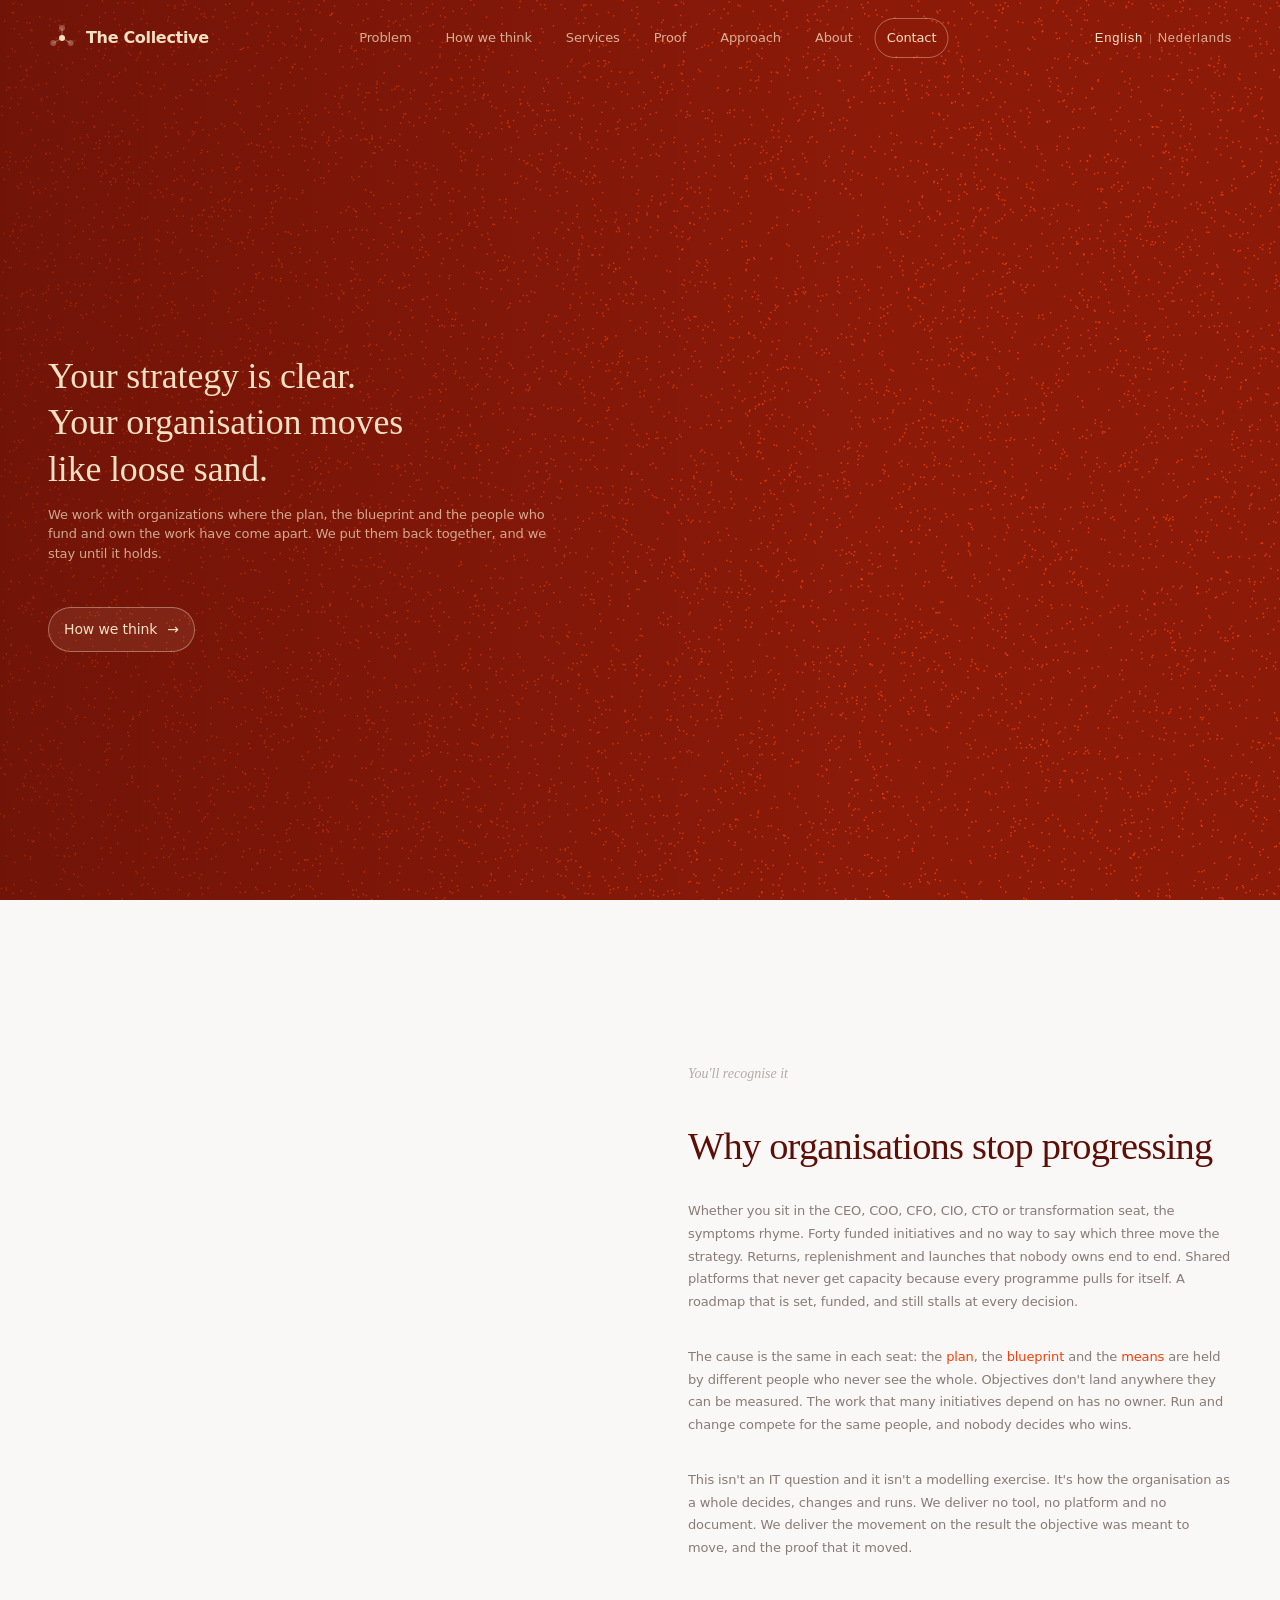
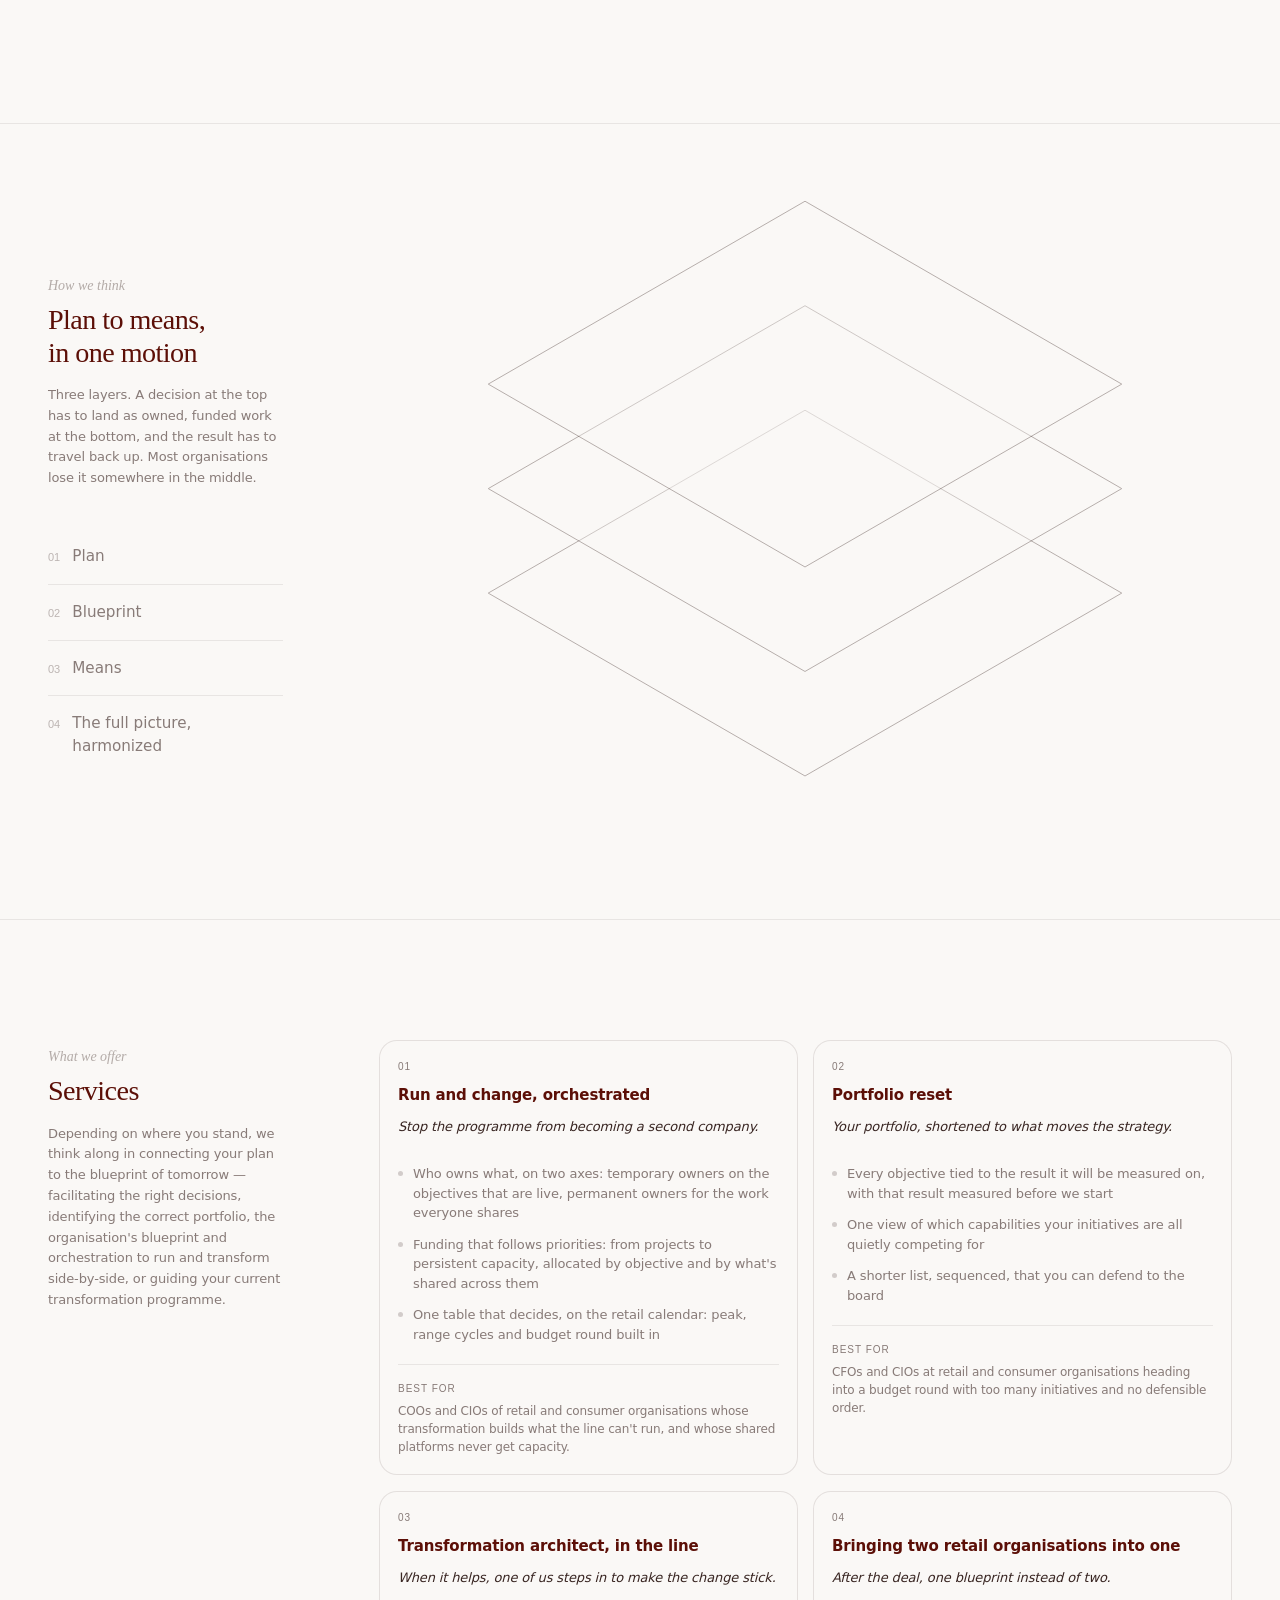
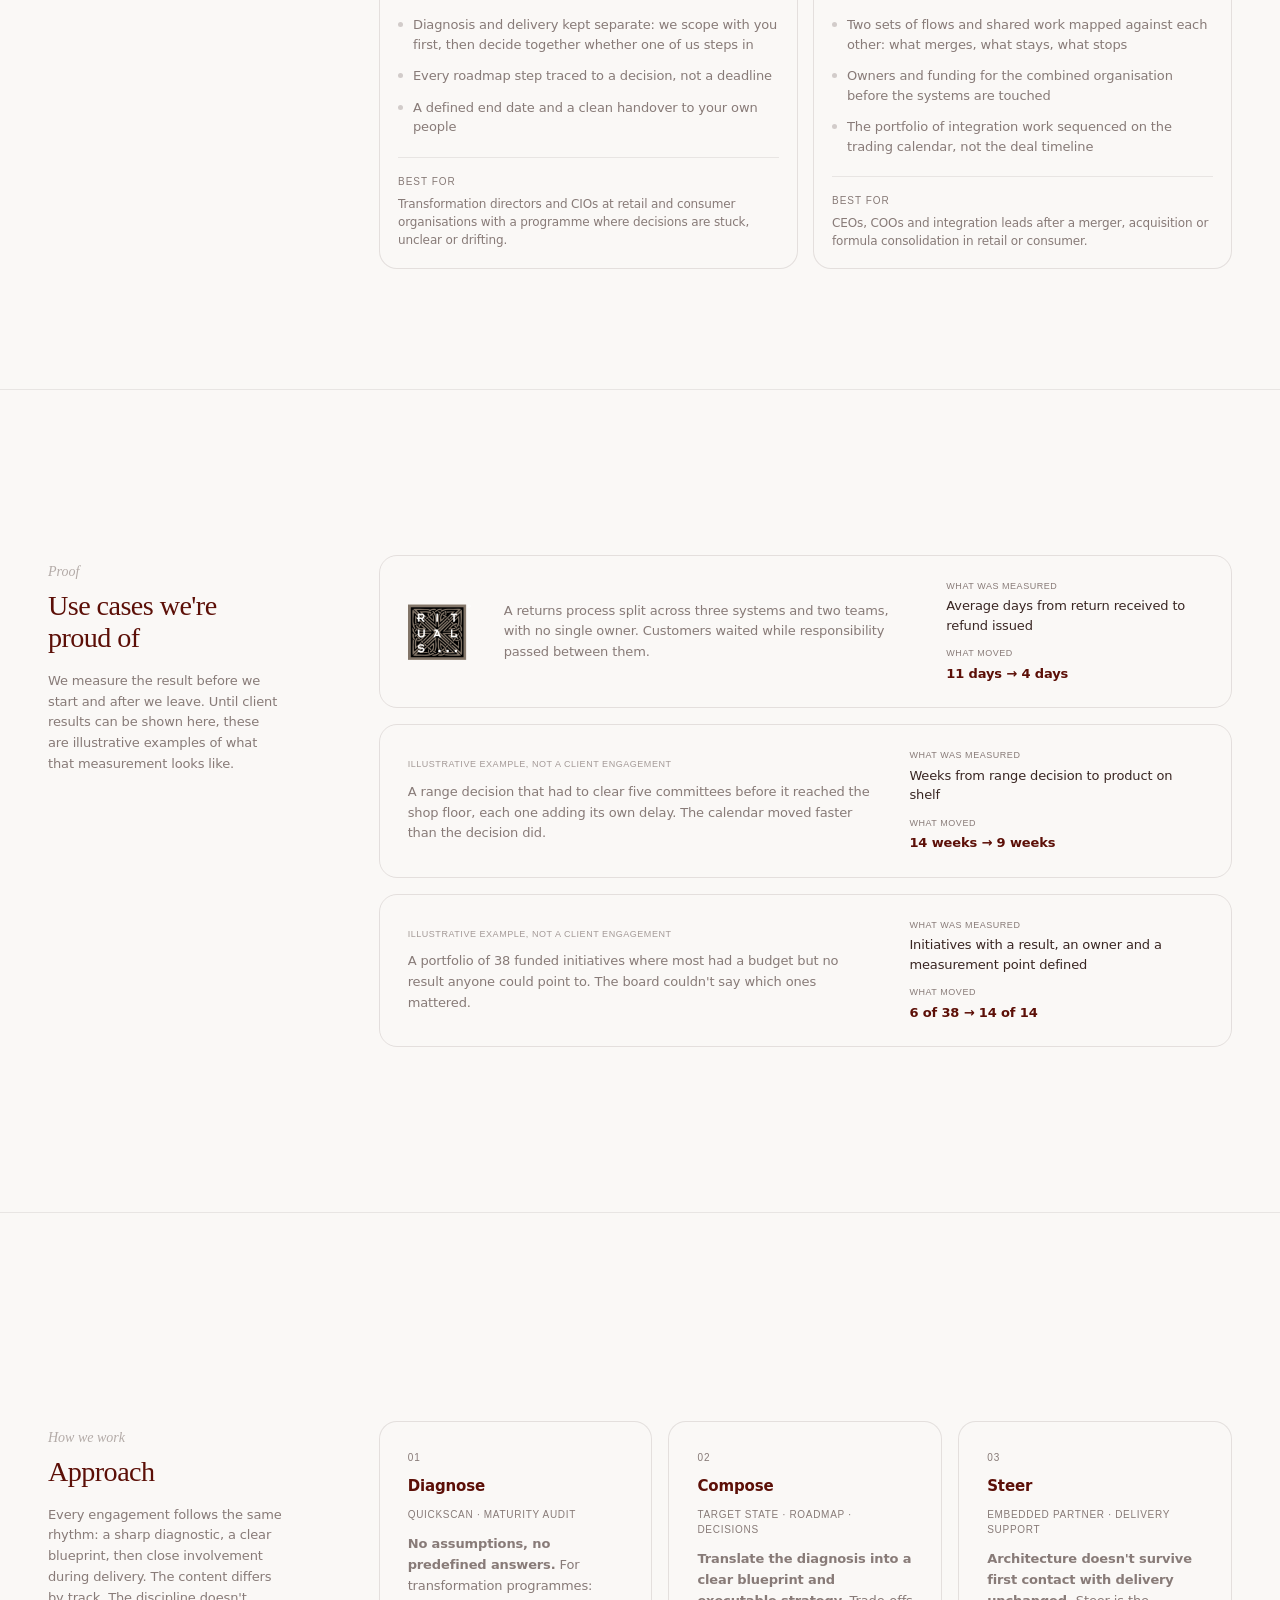
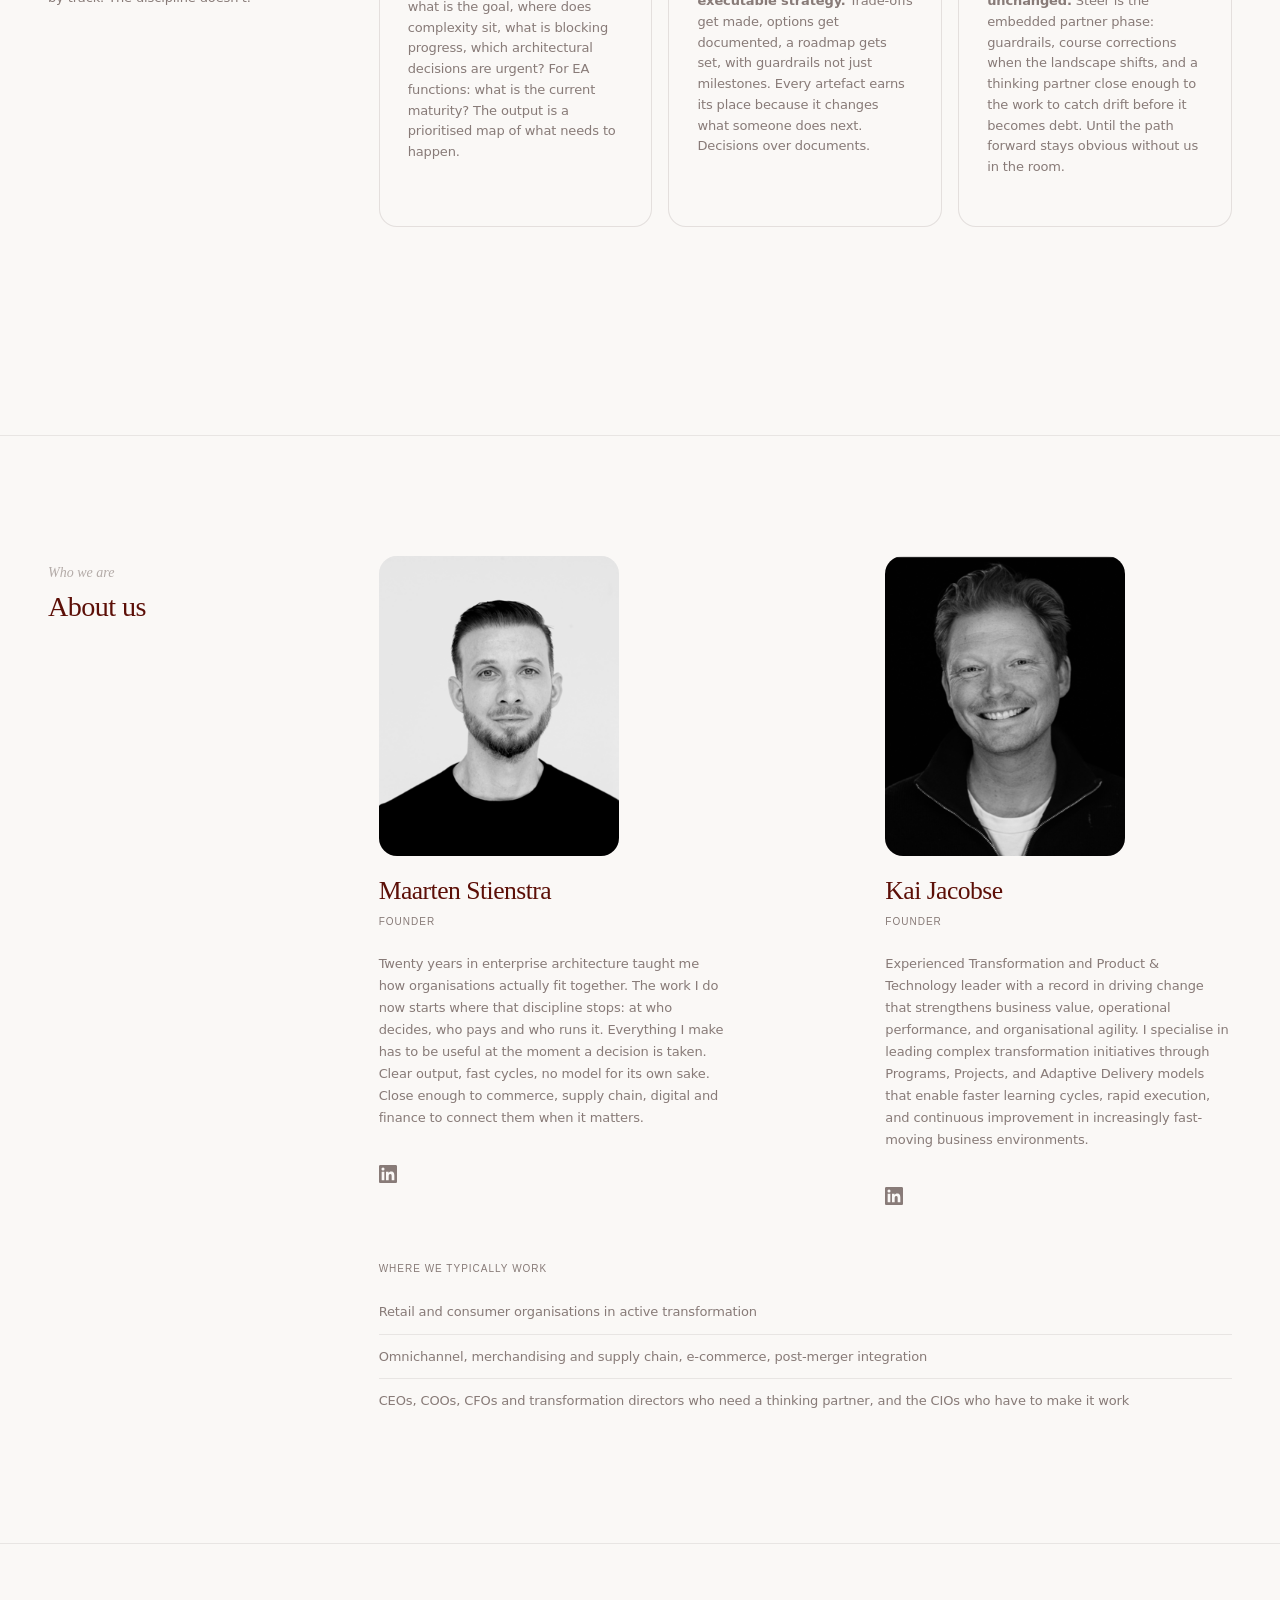
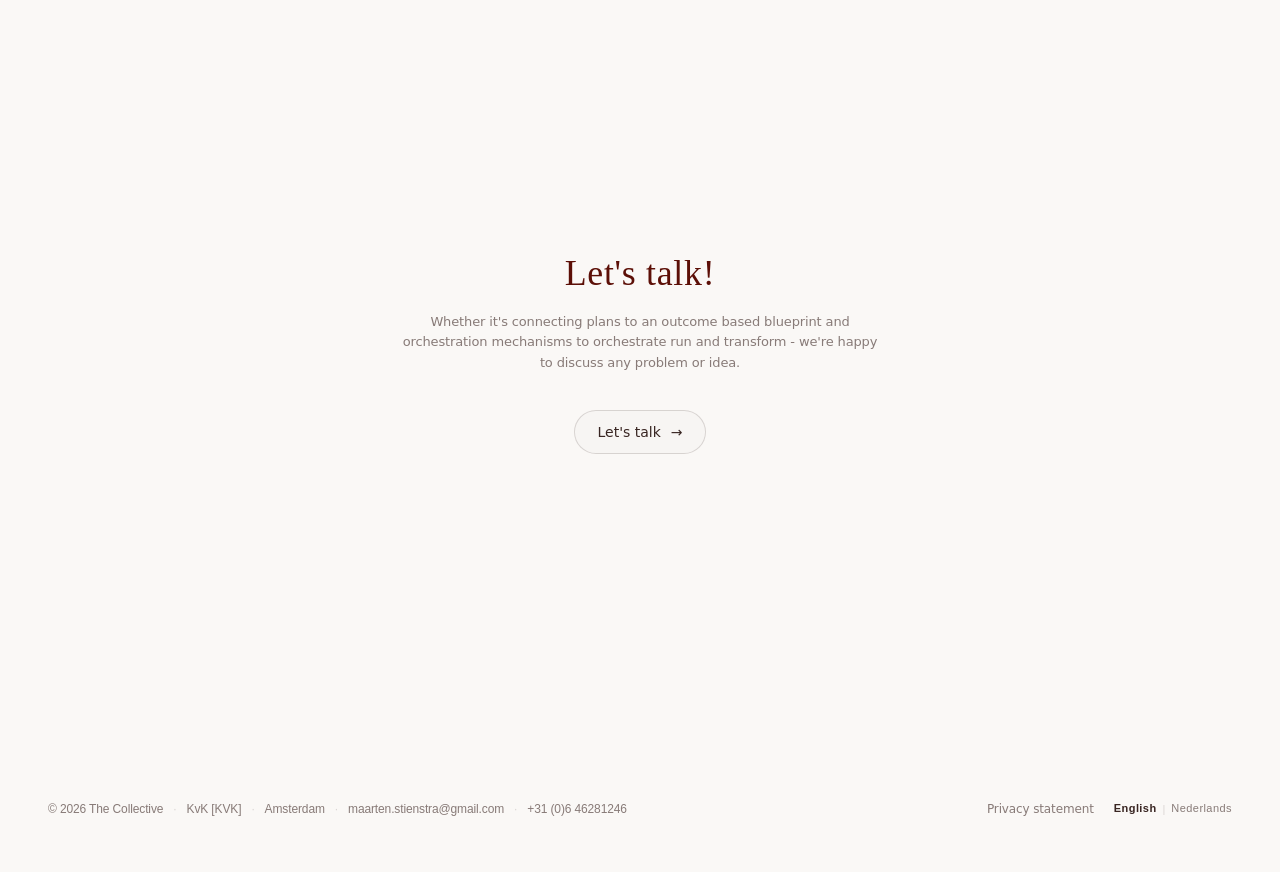
==== commit 097d9747: "Update Problem heading, service card layout, and hero/proof copy Retitles the Problem section ("Why " ====
--- a/index.html
+++ b/index.html
@@ -168,8 +168,8 @@
           <div></div>
           <div class="waarde-body">
             <p class="section-eyebrow reveal" style="--reveal-delay: 0ms" data-i18n="problem-eyebrow">You'll recognise it</p>
-            <h2 class="waarde-heading reveal" style="--reveal-delay: 0ms" data-i18n="problem-h2">Four seats, one cause.</h2>
-            <p class="waarde-text reveal" style="--reveal-delay: 0ms" data-i18n="problem-p1">Whether you sit in the CEO, COO, CFO or transformation seat, the symptoms rhyme. Forty funded initiatives and no way to say which three move the strategy. Returns, replenishment and launches that nobody owns end to end. Shared platforms that never get capacity because every programme pulls for itself. A roadmap that is set, funded, and still stalls at every decision.</p>
+            <h2 class="waarde-heading reveal" style="--reveal-delay: 0ms" data-i18n="problem-h2">Why organisations stop progressing</h2>
+            <p class="waarde-text reveal" style="--reveal-delay: 0ms" data-i18n="problem-p1">Whether you sit in the CEO, COO, CFO, CIO, CTO or transformation seat, the symptoms rhyme. Forty funded initiatives and no way to say which three move the strategy. Returns, replenishment and launches that nobody owns end to end. Shared platforms that never get capacity because every programme pulls for itself. A roadmap that is set, funded, and still stalls at every decision.</p>
             <p class="waarde-text reveal" style="--reveal-delay: 300ms" data-i18n="problem-p2">The cause is the same in each seat: the <em class="accent">plan</em>, the <em class="accent">blueprint</em> and the <em class="accent">means</em> are held by different people who never see the whole. Objectives don't land anywhere they can be measured. The work that many initiatives depend on has no owner. Run and change compete for the same people, and nobody decides who wins.</p>
             <p class="waarde-text reveal" style="--reveal-delay: 450ms" data-i18n="problem-p3">This isn't an IT question and it isn't a modelling exercise. It's how the organisation as a whole decides, changes and runs. We deliver no tool, no platform and no document. We deliver the movement on the result the objective was meant to move, and the proof that it moved.</p>
           </div>
@@ -198,13 +198,15 @@
                 <p class="phase-label">01</p>
                 <h3 data-i18n="card1-title">Run and change, orchestrated</h3>
                 <p class="card-tagline" data-i18n="card1-tagline">Stop the programme from becoming a second company.</p>
-                <p class="card-eyebrow" data-i18n="card-bestfor-label">Best for</p>
-                <p class="card-bestfor" data-i18n="card1-bestfor">COOs and CIOs of retail and consumer organisations whose transformation builds what the line can't run, and whose shared platforms never get capacity.</p>
                 <ul class="list">
                   <li><span class="bullet" aria-hidden="true"></span><span data-i18n="card1-li1">Who owns what, on two axes: temporary owners on the objectives that are live, permanent owners for the work everyone shares</span></li>
                   <li><span class="bullet" aria-hidden="true"></span><span data-i18n="card1-li2">Funding that follows priorities: from projects to persistent capacity, allocated by objective and by what's shared across them</span></li>
                   <li><span class="bullet" aria-hidden="true"></span><span data-i18n="card1-li3">One table that decides, on the retail calendar: peak, range cycles and budget round built in</span></li>
                 </ul>
+                <div class="card-audience">
+                  <p class="card-eyebrow" data-i18n="card-bestfor-label">Best for</p>
+                  <p class="card-bestfor" data-i18n="card1-bestfor">COOs and CIOs of retail and consumer organisations whose transformation builds what the line can't run, and whose shared platforms never get capacity.</p>
+                </div>
               </div>
 
               <!-- Card 02 -->
@@ -212,13 +214,15 @@
                 <p class="phase-label">02</p>
                 <h3 data-i18n="card2-title">Portfolio reset</h3>
                 <p class="card-tagline" data-i18n="card2-tagline">Your portfolio, shortened to what moves the strategy.</p>
-                <p class="card-eyebrow" data-i18n="card-bestfor-label">Best for</p>
-                <p class="card-bestfor" data-i18n="card2-bestfor">CFOs and CIOs heading into a budget round with too many initiatives and no defensible order.</p>
                 <ul class="list">
                   <li><span class="bullet" aria-hidden="true"></span><span data-i18n="card2-li1">Every objective tied to the result it will be measured on, with that result measured before we start</span></li>
                   <li><span class="bullet" aria-hidden="true"></span><span data-i18n="card2-li2">One view of which capabilities your initiatives are all quietly competing for</span></li>
                   <li><span class="bullet" aria-hidden="true"></span><span data-i18n="card2-li3">A shorter list, sequenced, that you can defend to the board</span></li>
                 </ul>
+                <div class="card-audience">
+                  <p class="card-eyebrow" data-i18n="card-bestfor-label">Best for</p>
+                  <p class="card-bestfor" data-i18n="card2-bestfor">CFOs and CIOs heading into a budget round with too many initiatives and no defensible order.</p>
+                </div>
               </div>
 
               <!-- Card 03 -->
@@ -226,13 +230,15 @@
                 <p class="phase-label">03</p>
                 <h3 data-i18n="card3-title">Transformation architect, in the line</h3>
                 <p class="card-tagline" data-i18n="card3-tagline">When it helps, one of us steps in to make the change stick.</p>
-                <p class="card-eyebrow" data-i18n="card-bestfor-label">Best for</p>
-                <p class="card-bestfor" data-i18n="card3-bestfor">Transformation directors and CIOs with a programme where decisions are stuck, unclear or drifting.</p>
                 <ul class="list">
                   <li><span class="bullet" aria-hidden="true"></span><span data-i18n="card3-li1">Diagnosis and delivery kept separate: we scope with you first, then decide together whether one of us steps in</span></li>
                   <li><span class="bullet" aria-hidden="true"></span><span data-i18n="card3-li2">Every roadmap step traced to a decision, not a deadline</span></li>
                   <li><span class="bullet" aria-hidden="true"></span><span data-i18n="card3-li3">A defined end date and a clean handover to your own people</span></li>
                 </ul>
+                <div class="card-audience">
+                  <p class="card-eyebrow" data-i18n="card-bestfor-label">Best for</p>
+                  <p class="card-bestfor" data-i18n="card3-bestfor">Transformation directors and CIOs with a programme where decisions are stuck, unclear or drifting.</p>
+                </div>
               </div>
 
               <!-- Card 04 -->
@@ -240,13 +246,15 @@
                 <p class="phase-label">04</p>
                 <h3 data-i18n="card4-title">Bringing two retail organisations into one</h3>
                 <p class="card-tagline" data-i18n="card4-tagline">After the deal, one blueprint instead of two.</p>
-                <p class="card-eyebrow" data-i18n="card-bestfor-label">Best for</p>
-                <p class="card-bestfor" data-i18n="card4-bestfor">CEOs, COOs and integration leads after a merger, acquisition or formula consolidation in retail or consumer.</p>
                 <ul class="list">
                   <li><span class="bullet" aria-hidden="true"></span><span data-i18n="card4-li1">Two sets of flows and shared work mapped against each other: what merges, what stays, what stops</span></li>
                   <li><span class="bullet" aria-hidden="true"></span><span data-i18n="card4-li2">Owners and funding for the combined organisation before the systems are touched</span></li>
                   <li><span class="bullet" aria-hidden="true"></span><span data-i18n="card4-li3">The portfolio of integration work sequenced on the trading calendar, not the deal timeline</span></li>
                 </ul>
+                <div class="card-audience">
+                  <p class="card-eyebrow" data-i18n="card-bestfor-label">Best for</p>
+                  <p class="card-bestfor" data-i18n="card4-bestfor">CEOs, COOs and integration leads after a merger, acquisition or formula consolidation in retail or consumer.</p>
+                </div>
               </div>
 
             </div>
@@ -261,7 +269,7 @@
         <div class="section-3col">
           <div class="section-label">
             <p class="section-eyebrow reveal" style="--reveal-delay: 0ms" data-i18n="proof-eyebrow">Proof</p>
-            <h2 class="reveal" style="--reveal-delay: 0ms" data-i18n="proof-h2">What a result looks like</h2>
+            <h2 class="reveal" style="--reveal-delay: 0ms" data-i18n="proof-h2">Use cases we're proud of</h2>
             <p class="sub reveal" style="--reveal-delay: 0ms" data-i18n="proof-intro">We measure the result before we start and after we leave. Until client results can be shown here, these are illustrative examples of what that measurement looks like.</p>
           </div>
 
@@ -322,7 +330,7 @@
             <!-- Phase 01 -->
             <div class="phase-block reveal" data-phase-num="01">
               <p class="phase-label">01</p>
-              <h3 class="phase-title" data-i18n="phase1-title">Diagnose — 4 weeks</h3>
+              <h3 class="phase-title" data-i18n="phase1-title">Diagnose</h3>
               <p class="phase-subtitle" data-i18n="phase1-subtitle">QuickScan · Maturity Audit</p>
               <p class="phase-body" data-i18n="phase1-body">No assumptions, no predefined answers. For transformation programmes: what is the goal, where does complexity sit, what is blocking progress, which architectural decisions are urgent? For EA functions: what is the current maturity? The output is a prioritised map of what needs to happen.</p>
             </div>
@@ -330,7 +338,7 @@
             <!-- Phase 02 -->
             <div class="phase-block reveal" data-phase-num="02">
               <p class="phase-label">02</p>
-              <h3 class="phase-title" data-i18n="phase2-title">Compose — 4 weeks</h3>
+              <h3 class="phase-title" data-i18n="phase2-title">Compose</h3>
               <p class="phase-subtitle" data-i18n="phase2-subtitle">Target State · Roadmap · Decisions</p>
               <p class="phase-body" data-i18n="phase2-body">Translate the diagnosis into a clear blueprint and executable strategy. Trade-offs get made, options get documented, a roadmap gets set, with guardrails not just milestones. Every artefact earns its place because it changes what someone does next. Decisions over documents.</p>
             </div>
@@ -338,7 +346,7 @@
             <!-- Phase 03 -->
             <div class="phase-block reveal" data-phase-num="03">
               <p class="phase-label">03</p>
-              <h3 class="phase-title" data-i18n="phase3-title">Steer — ongoing</h3>
+              <h3 class="phase-title" data-i18n="phase3-title">Steer</h3>
               <p class="phase-subtitle" data-i18n="phase3-subtitle">Embedded Partner · Delivery Support</p>
               <p class="phase-body" data-i18n="phase3-body">Architecture doesn't survive first contact with delivery unchanged. Steer is the embedded partner phase: guardrails, course corrections when the landscape shifts, and a thinking partner close enough to the work to catch drift before it becomes debt. Until the path forward stays obvious without us in the room.</p>
             </div>
--- a/style.css
+++ b/style.css
@@ -512,7 +512,7 @@
 }
 
 /* ── Wide single-column editorial layout (e.g. Problem section) ── */
-.waarde-layout { grid-template-columns: 1fr 2fr; }
+.waarde-layout { grid-template-columns: 1fr 1fr; }
 @media (max-width: 900px) {
   .waarde-layout { grid-template-columns: 1fr; }
   .waarde-layout > div:first-child { display: none; }
@@ -576,8 +576,11 @@
   color: var(--brand);
 }
 .card .card-tagline { margin: 4px 0 28px; color: var(--text); font-style: italic; }
-.card .card-bestfor { margin: 0 0 28px; font-size: .8125rem; }
+.card .card-bestfor { margin: 0; font-size: .8125rem; }
 .card .list { margin: 0; }
+.card .card-audience { margin-top: 20px; padding-top: 16px; border-top: 1px solid var(--line-soft); }
+.card .card-audience .card-eyebrow { margin: 0 0 6px; }
+.card .card-audience .card-bestfor { font-size: .75rem; }
 
 
 /* ============================================================
@@ -1308,17 +1311,27 @@
    EXPLODED AXONOMETRIC — "The stack" (homepage)
    ============================================================ */
 .axo-section { padding: 120px 0; border-top: 1px solid var(--line-soft); }
-/* Only the text/nav column centers — the drawing stays pinned to the
-   row's top edge (align-items: start, the .section-3col default) so
-   it never shifts when a layer's accordion text expands/collapses. */
+/* Both columns are visually centered against the row's resting (no
+   layer expanded) height — but neither uses align-items/self:center,
+   because that recalculates live against whichever column is
+   currently tallest, and a layer's accordion text expanding would
+   then shift the drawing. Centering with a fixed offset instead keeps
+   both columns exactly where they are regardless of accordion state. */
 #stack .section-label { align-self: center; }
-
-.axo-index { margin-top: 40px; border-top: 1px solid var(--line-soft); }
+.axo-drawing { align-self: start; }
+
+.axo-index { margin-top: 40px; }
 .axo-row {
   display: block; width: 100%; text-align: left;
   background: none; border: none; border-bottom: 1px solid var(--line-soft);
-  cursor: pointer; padding: 22px 0; font: inherit; color: inherit;
-}
+  cursor: pointer; padding: 16px 0; font: inherit; color: inherit;
+}
+/* Tapping a row focuses it (see axonometric.js), which would otherwise
+   trigger the site-wide focus ring — redundant here since is-active
+   (bold title, highlighted square, expanded text) already shows which
+   row is selected. */
+.axo-row:focus-visible { outline: none; }
+.axo-row:last-child { border-bottom: none; }
 .axo-row-top { display: flex; align-items: baseline; gap: 12px; }
 .axo-num {
   font-family: var(--mono); font-size: 11px;
@@ -1337,7 +1350,14 @@
 }
 .axo-text { display: block; font-size: .85rem; color: var(--muted); line-height: 1.6; padding-bottom: 10px; }
 
-.axo-drawing { width: 100%; max-width: 420px; }
+/* The negative margin only centers the drawing against the text
+   column when they sit side by side (desktop). On mobile the two
+   stack, so the drawing just needs normal breathing room below the
+   nav instead. */
+.axo-drawing { width: 100%; max-width: 680px; margin: 48px auto 0; }
+@media (min-width: 901px) {
+  .axo-drawing { margin: -66px auto 0; }
+}
 .axo-svg { width: 100%; height: auto; display: block; overflow: visible; color: var(--text); }
 .axo-svg [data-layer] { opacity: .35; transition: opacity .25s ease; }
 
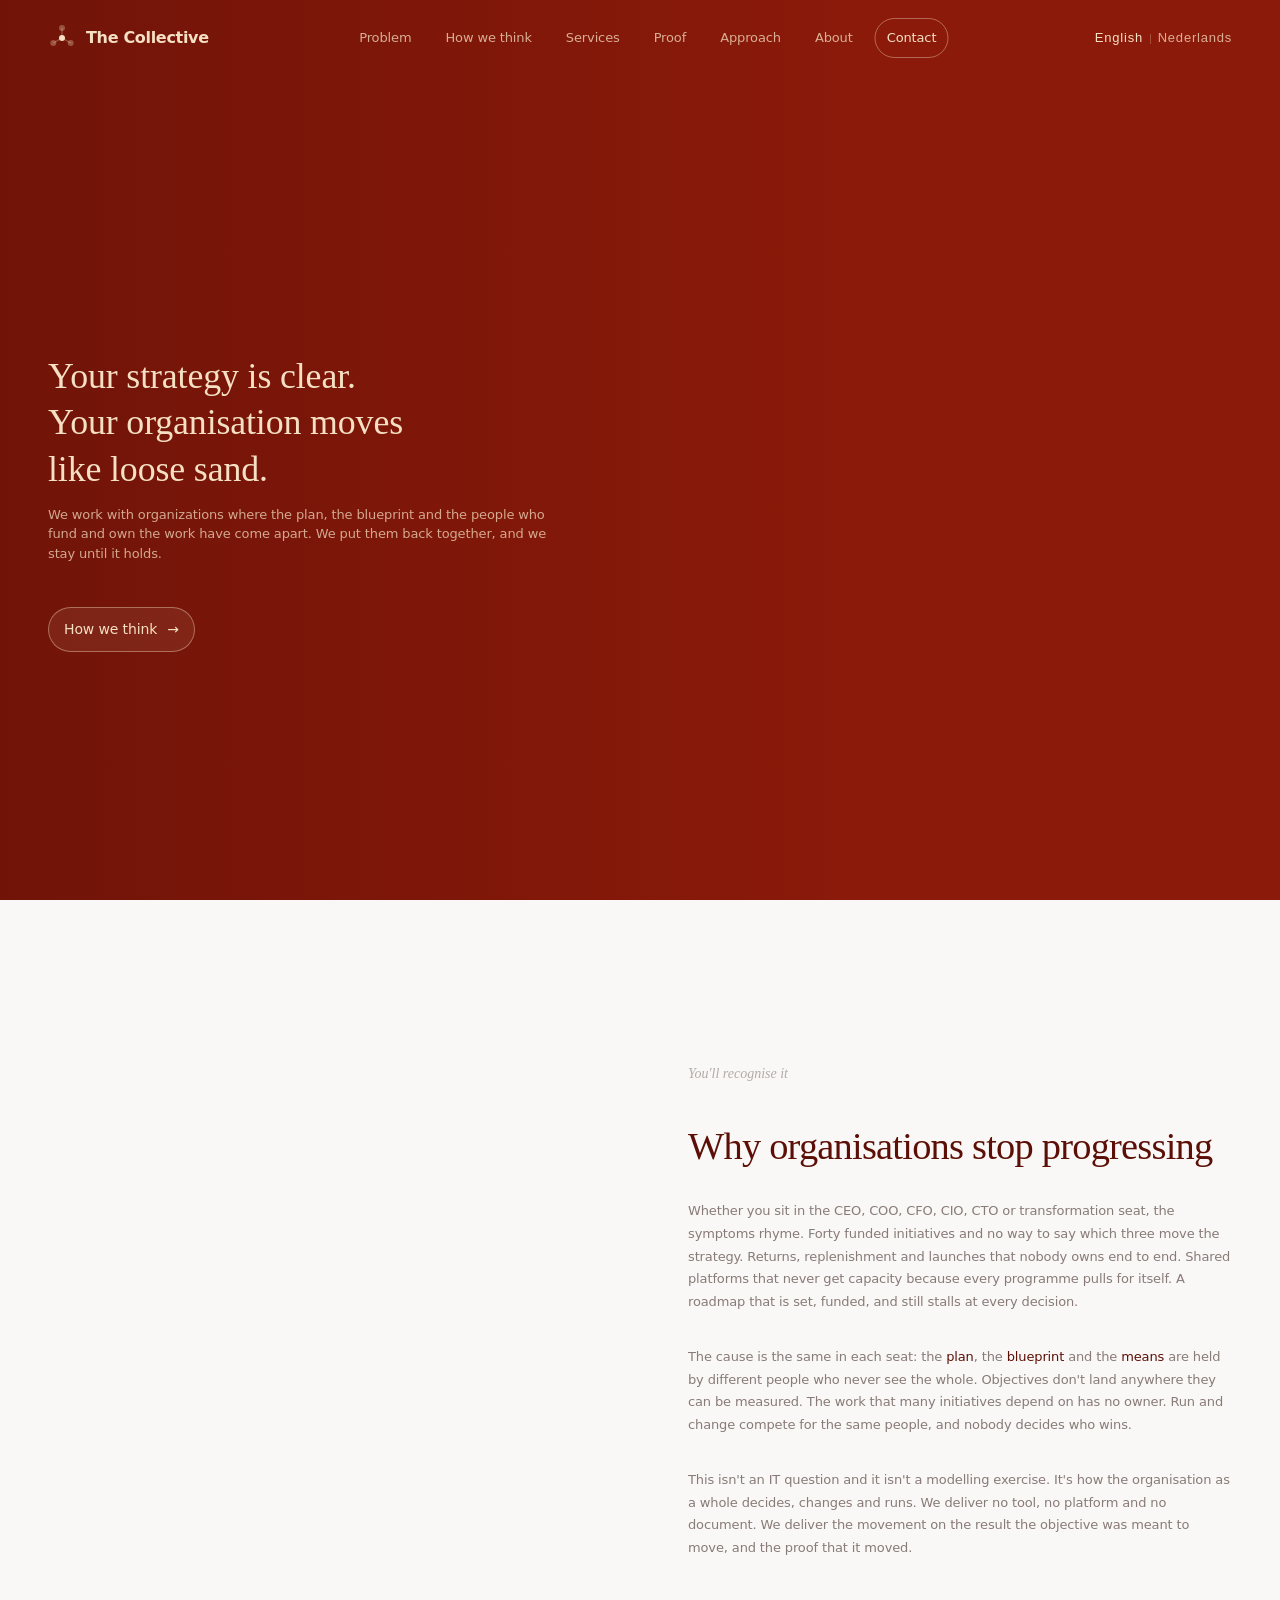
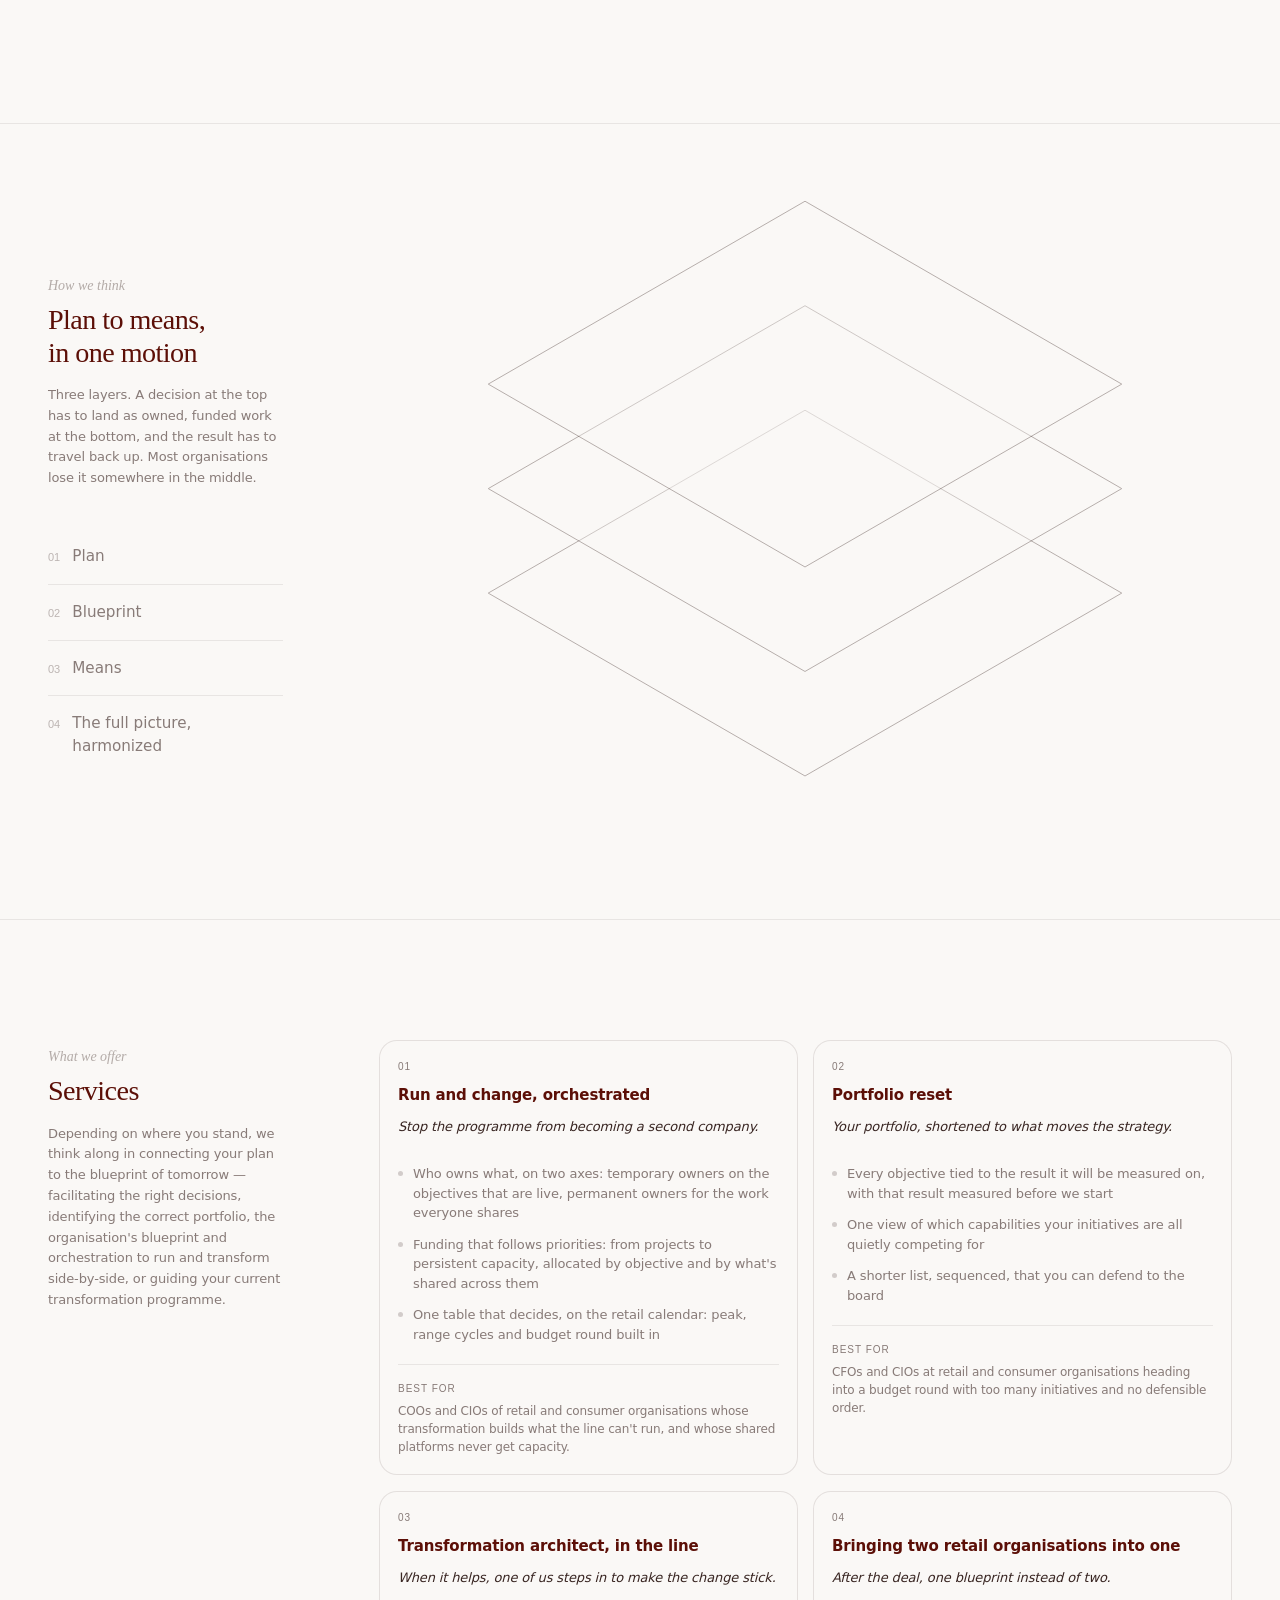
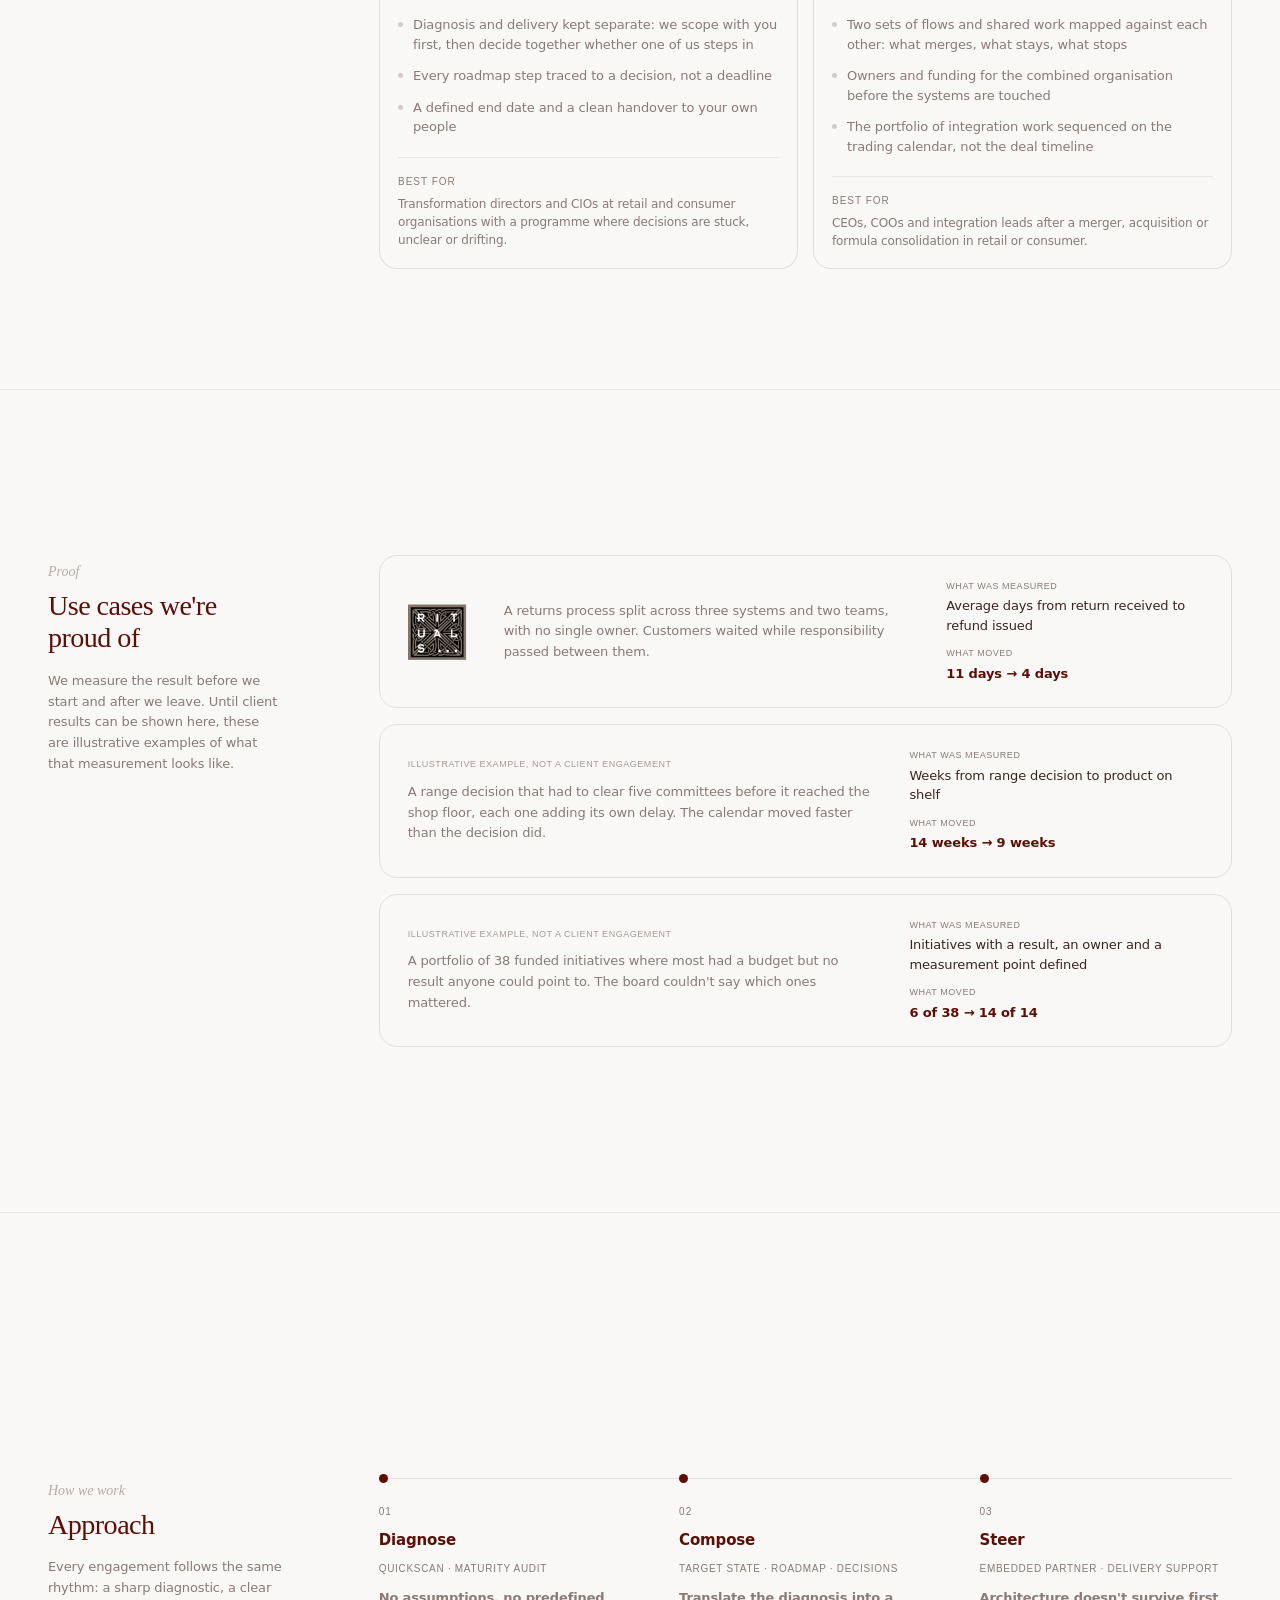
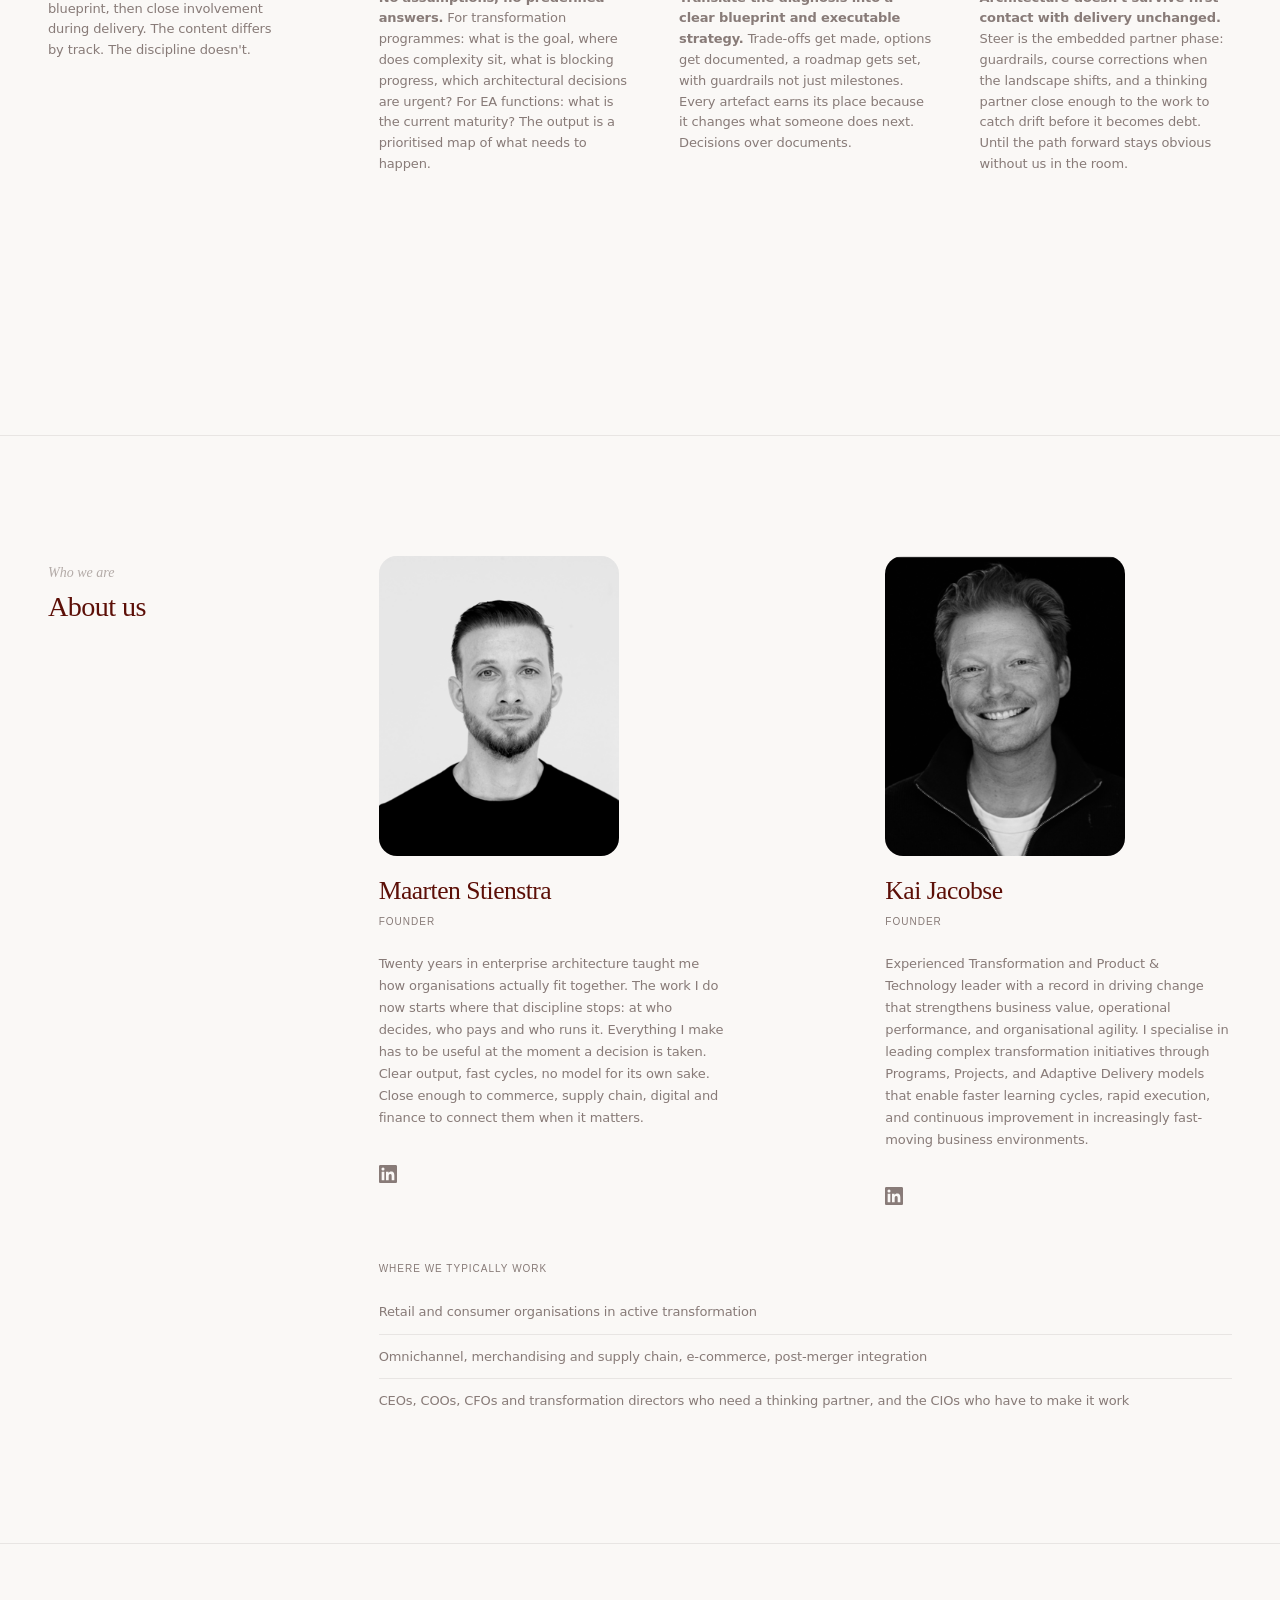
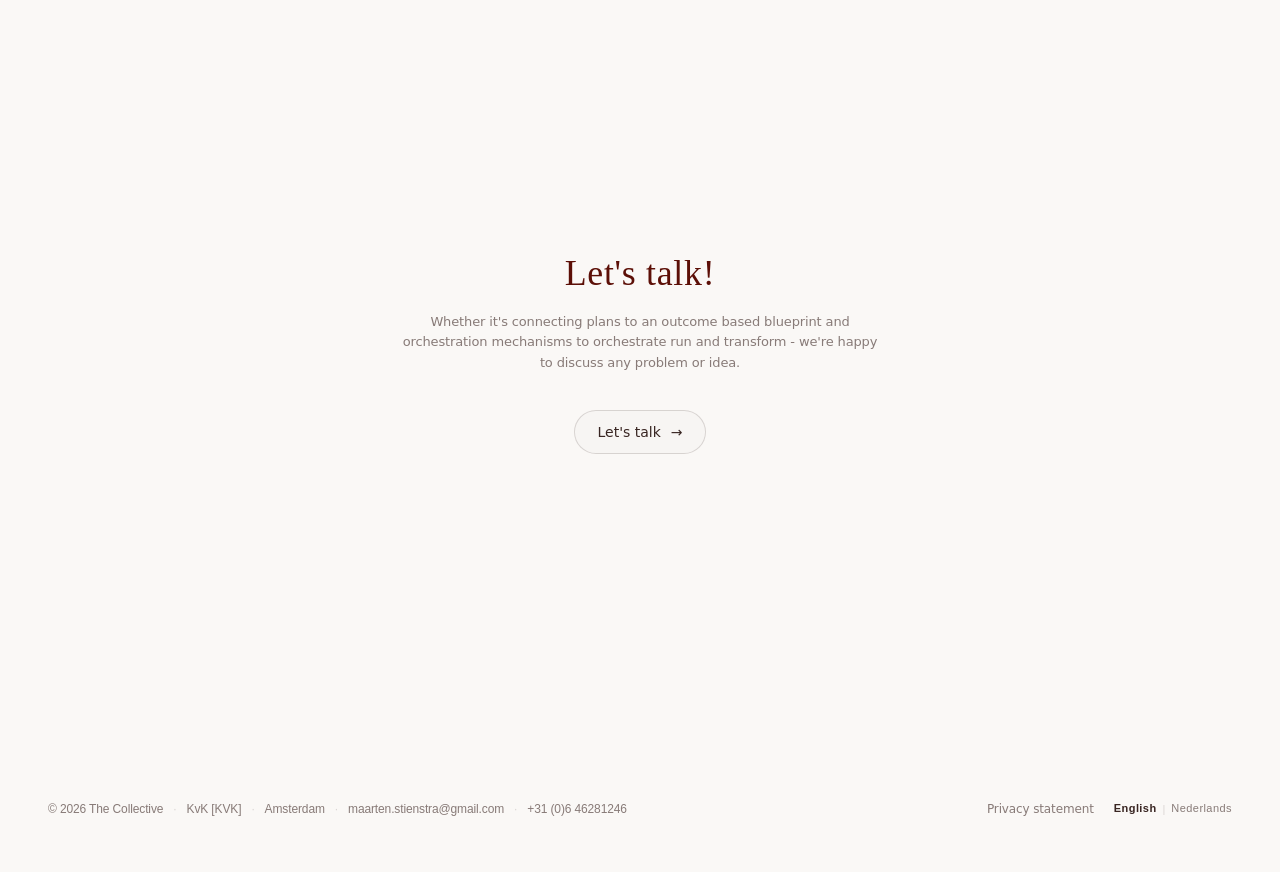
==== commit ec202252: "Rebuild Approach section as a timeline Replaces the bordered boxes with a rail and one dot per stage" ====
--- a/index.html
+++ b/index.html
@@ -328,7 +328,7 @@
           <div class="phases-row">
 
             <!-- Phase 01 -->
-            <div class="phase-block reveal" data-phase-num="01">
+            <div class="phase-block" data-phase-num="01">
               <p class="phase-label">01</p>
               <h3 class="phase-title" data-i18n="phase1-title">Diagnose</h3>
               <p class="phase-subtitle" data-i18n="phase1-subtitle">QuickScan · Maturity Audit</p>
@@ -336,7 +336,7 @@
             </div>
 
             <!-- Phase 02 -->
-            <div class="phase-block reveal" data-phase-num="02">
+            <div class="phase-block" data-phase-num="02">
               <p class="phase-label">02</p>
               <h3 class="phase-title" data-i18n="phase2-title">Compose</h3>
               <p class="phase-subtitle" data-i18n="phase2-subtitle">Target State · Roadmap · Decisions</p>
@@ -344,7 +344,7 @@
             </div>
 
             <!-- Phase 03 -->
-            <div class="phase-block reveal" data-phase-num="03">
+            <div class="phase-block" data-phase-num="03">
               <p class="phase-label">03</p>
               <h3 class="phase-title" data-i18n="phase3-title">Steer</h3>
               <p class="phase-subtitle" data-i18n="phase3-subtitle">Embedded Partner · Delivery Support</p>
--- a/style.css
+++ b/style.css
@@ -1005,7 +1005,7 @@
 /* ============================================================
    TEXT ACCENT — colours a phrase inside body copy
    ============================================================ */
-.accent { font-style: normal; font-weight: 500; color: var(--accent); }
+.accent { font-style: normal; font-weight: 500; color: var(--brand); }
 
 /* ── Contact section ────────────────────────────────────── */
 #contact-content {
@@ -1382,31 +1382,93 @@
 /* ============================================================
    PHASES ROW (Approach section)
    ============================================================ */
+/* A timeline rather than boxes: a thin rail with one dot per stage,
+   that stage's text sitting below it. Horizontal on desktop, vertical
+   on mobile — the rail and the dots swap axis, the content doesn't. */
 .phases-row {
+  position: relative;
   display: grid;
   grid-template-columns: repeat(3, 1fr);
-  gap: 16px;
-  align-items: stretch;
-}
-
-@media (max-width: 720px) {
-  .phases-row {
-    grid-template-columns: 1fr;
-  }
-}
+  gap: 48px;
+  align-items: start;
+}
+
+/* The rail draws itself once, when the section is scrolled to. Linear
+   on purpose: each stage's --stage-delay is the moment the rail's
+   leading edge reaches that dot, which only holds if the rail
+   advances at a constant rate. main.js measures the dot positions and
+   sets the delays, so they stay right at any width. */
+.phases-row::before {
+  content: '';
+  position: absolute;
+  top: 4px;
+  left: 0;
+  right: 0;
+  height: 1px;
+  background: var(--line-mid);
+  transform: scaleX(0);
+  transform-origin: left center;
+  transition: transform 1.4s linear;
+}
+.phases-row.revealed::before { transform: scaleX(1); }
 
 .phase-block {
-  border: 1px solid var(--line-mid);
-  background: var(--bg);
-  border-radius: var(--radius);
-  padding: 28px;
+  position: relative;
+  padding-top: 30px;
   display: flex;
   flex-direction: column;
   gap: 12px;
   opacity: 0;
   transform: translateY(16px);
-  transition: opacity 0.5s ease, transform 0.5s ease;
-  transition-delay: 0.7s;
+  transition: opacity 0.45s ease, transform 0.45s ease;
+  transition-delay: var(--stage-delay, 0s);
+}
+
+/* The stage's dot, sitting on the rail. Its counter-transform cancels
+   the block's rise, so the text slides up while the dot stays pinned
+   to the rail and simply lights up as the rail arrives. */
+.phase-block::before {
+  content: '';
+  position: absolute;
+  top: 0;
+  left: 0;
+  width: 9px;
+  height: 9px;
+  border-radius: 50%;
+  background: var(--brand);
+  transform: translateY(-16px);
+  transition: transform 0.45s ease;
+  transition-delay: var(--stage-delay, 0s);
+}
+.phase-block.revealed::before { transform: translateY(0); }
+
+@media (max-width: 720px) {
+  .phases-row {
+    grid-template-columns: 1fr;
+    gap: 36px;
+  }
+  /* Same rail and same draw, rotated: top to bottom instead */
+  .phases-row::before {
+    top: 4px;
+    bottom: 0;
+    left: 4px;
+    right: auto;
+    width: 1px;
+    height: auto;
+    transform: scaleY(0);
+    transform-origin: center top;
+  }
+  .phases-row.revealed::before { transform: scaleY(1); }
+  .phase-block {
+    padding-top: 0;
+    padding-left: 28px;
+  }
+  .phase-block::before { top: 3px; }
+}
+
+@media (prefers-reduced-motion: reduce) {
+  .phases-row::before,
+  .phase-block::before { transform: none; transition: none; }
 }
 
 .phase-block.revealed {
@@ -1414,9 +1476,6 @@
   transform: translateY(0);
 }
 
-/* Stagger delays — base 0.7s + offset per block */
-.phase-block:nth-child(2) { transition-delay: 1.00s; }
-.phase-block:nth-child(3) { transition-delay: 1.30s; }
 
 .phase-label {
   font-family: var(--mono);
@@ -1449,7 +1508,7 @@
   font-size: 0.8125rem;
   line-height: 1.6;
   color: var(--muted);
-  margin: 0 0 20px;
+  margin: 0;
 }
 
 .phase-deliverables-label {
